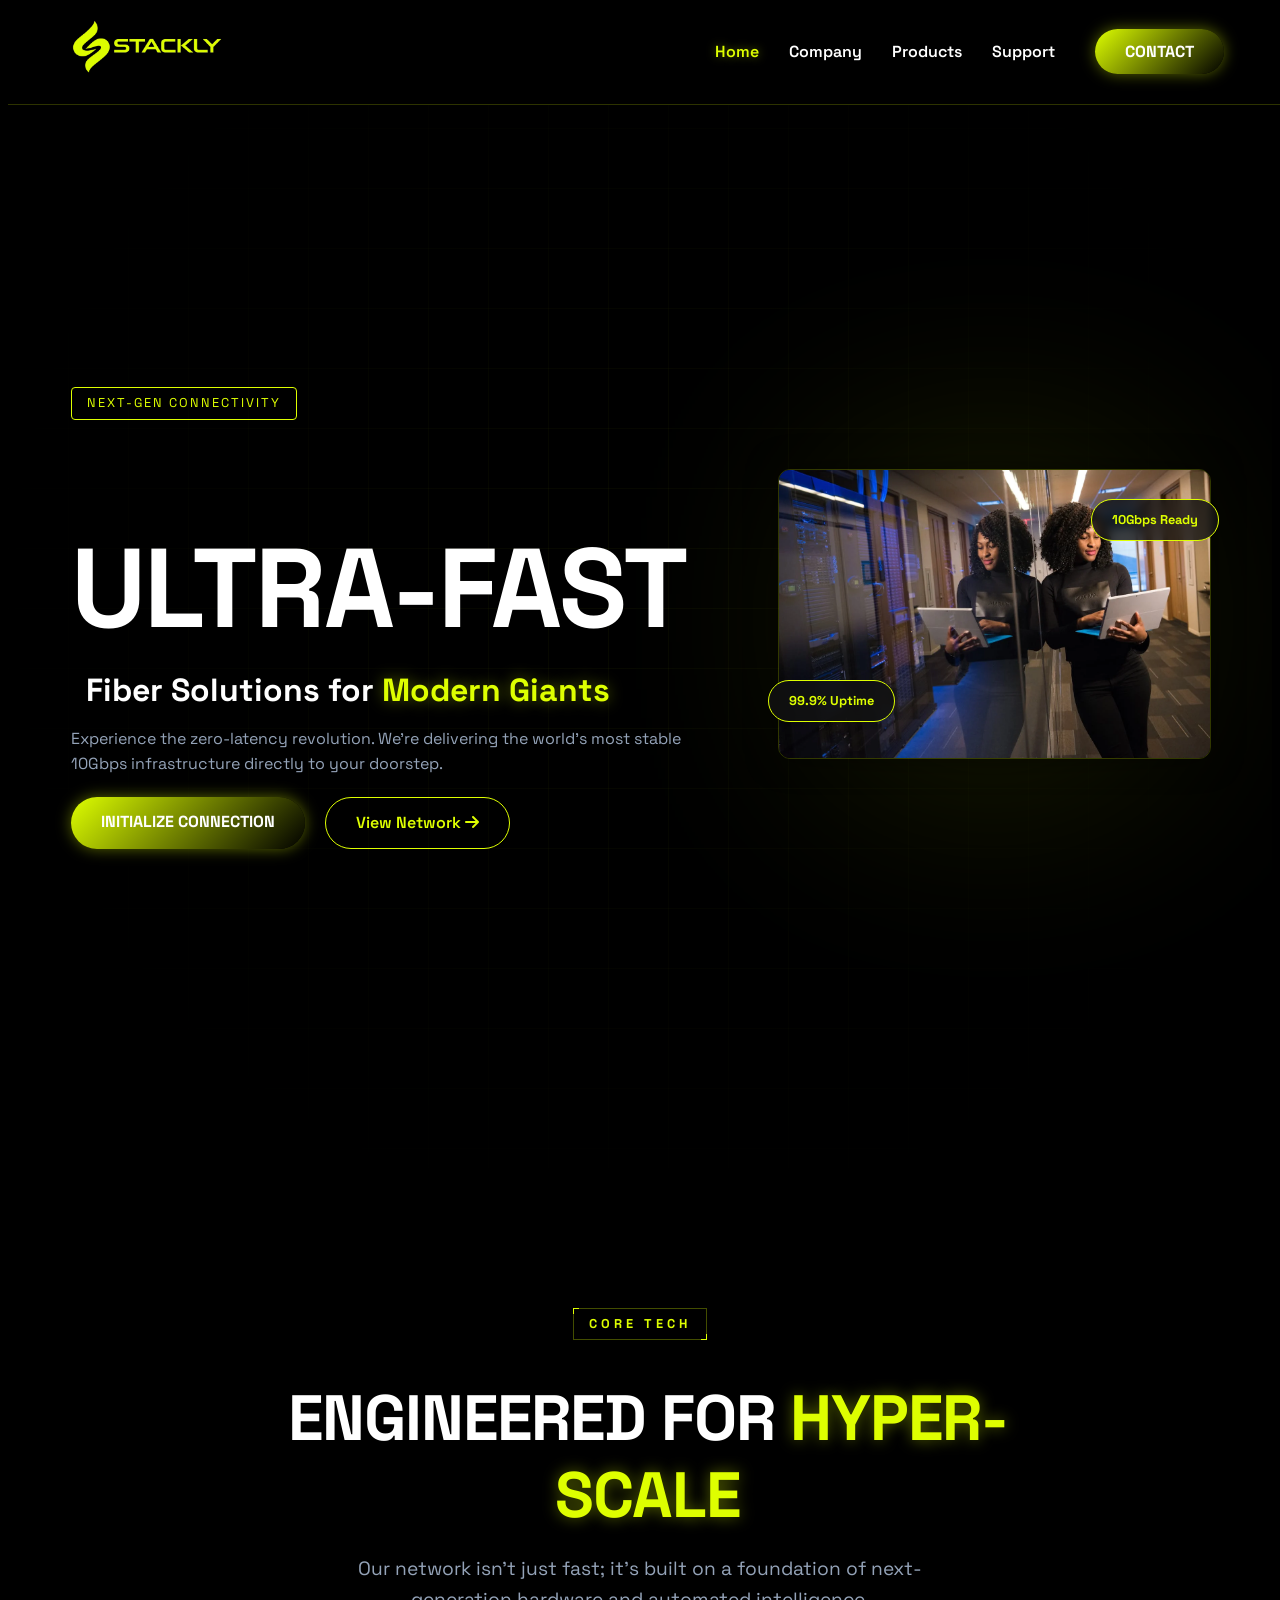
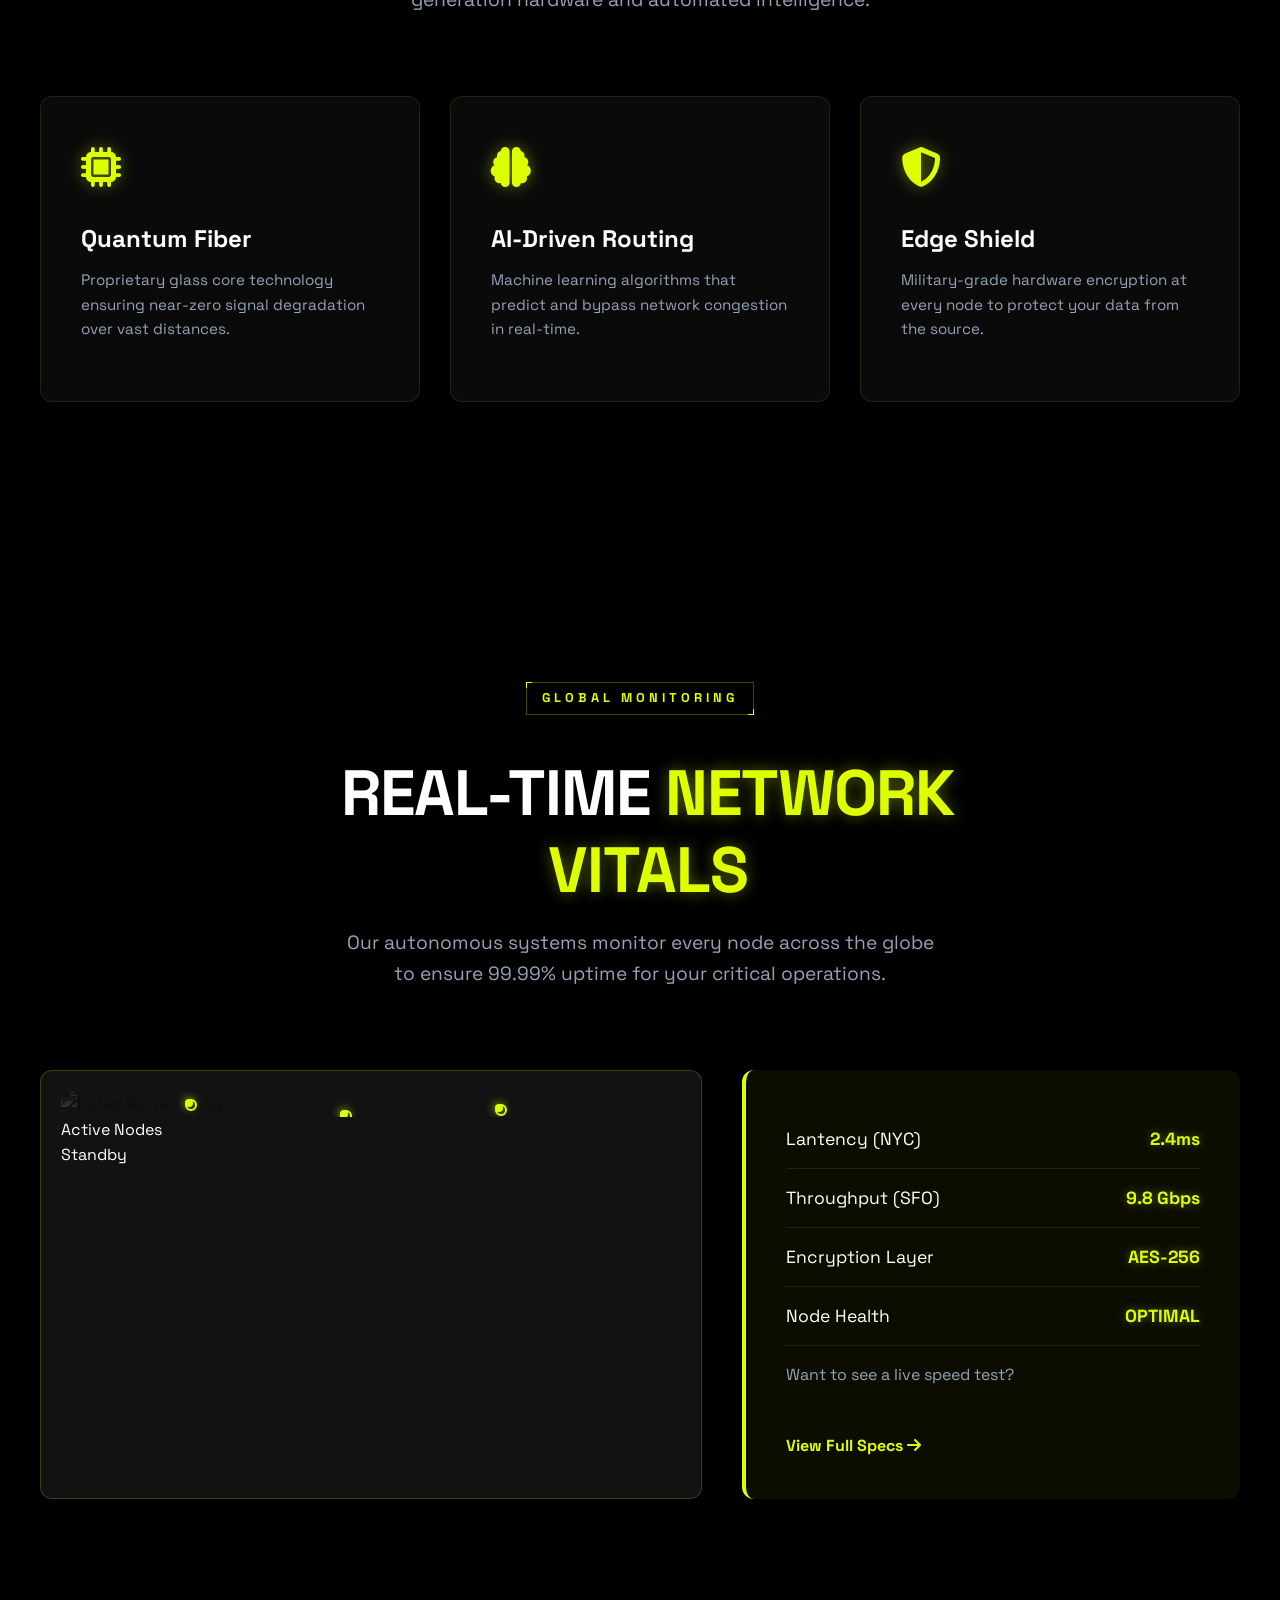
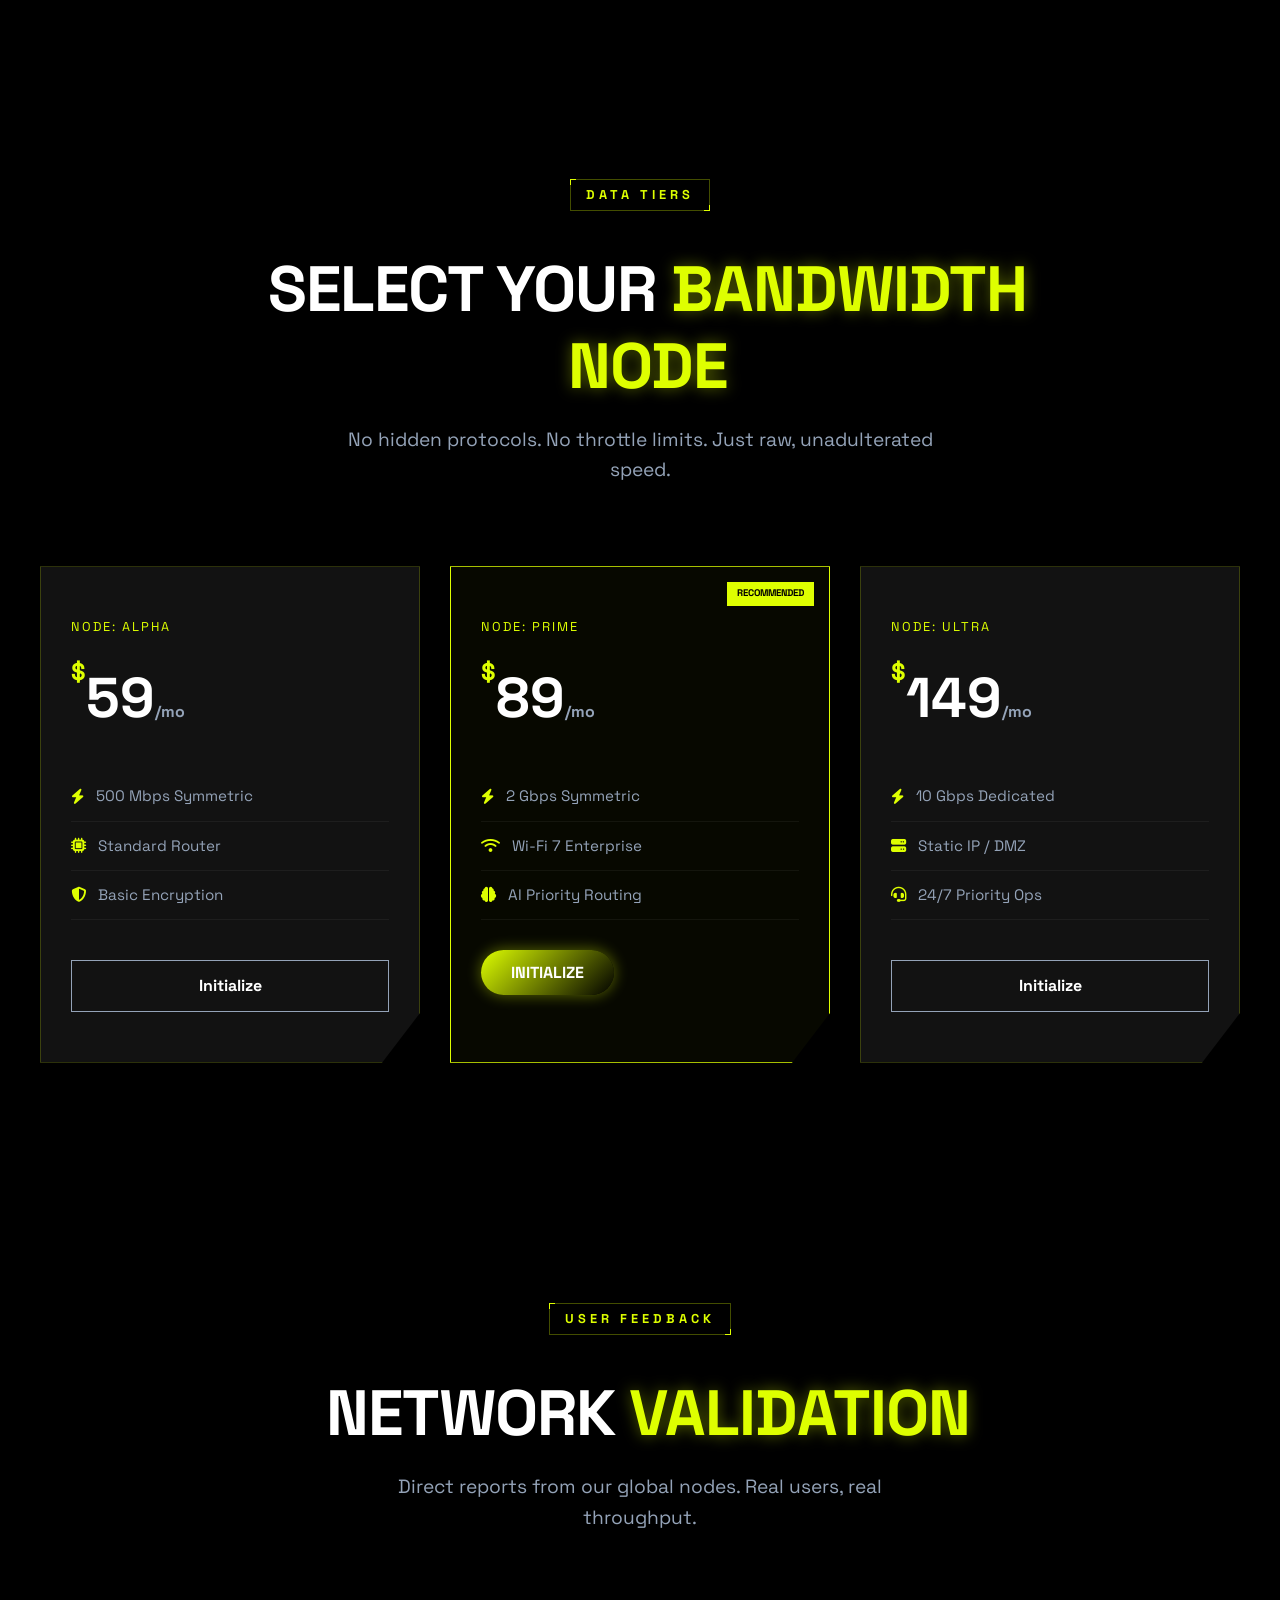
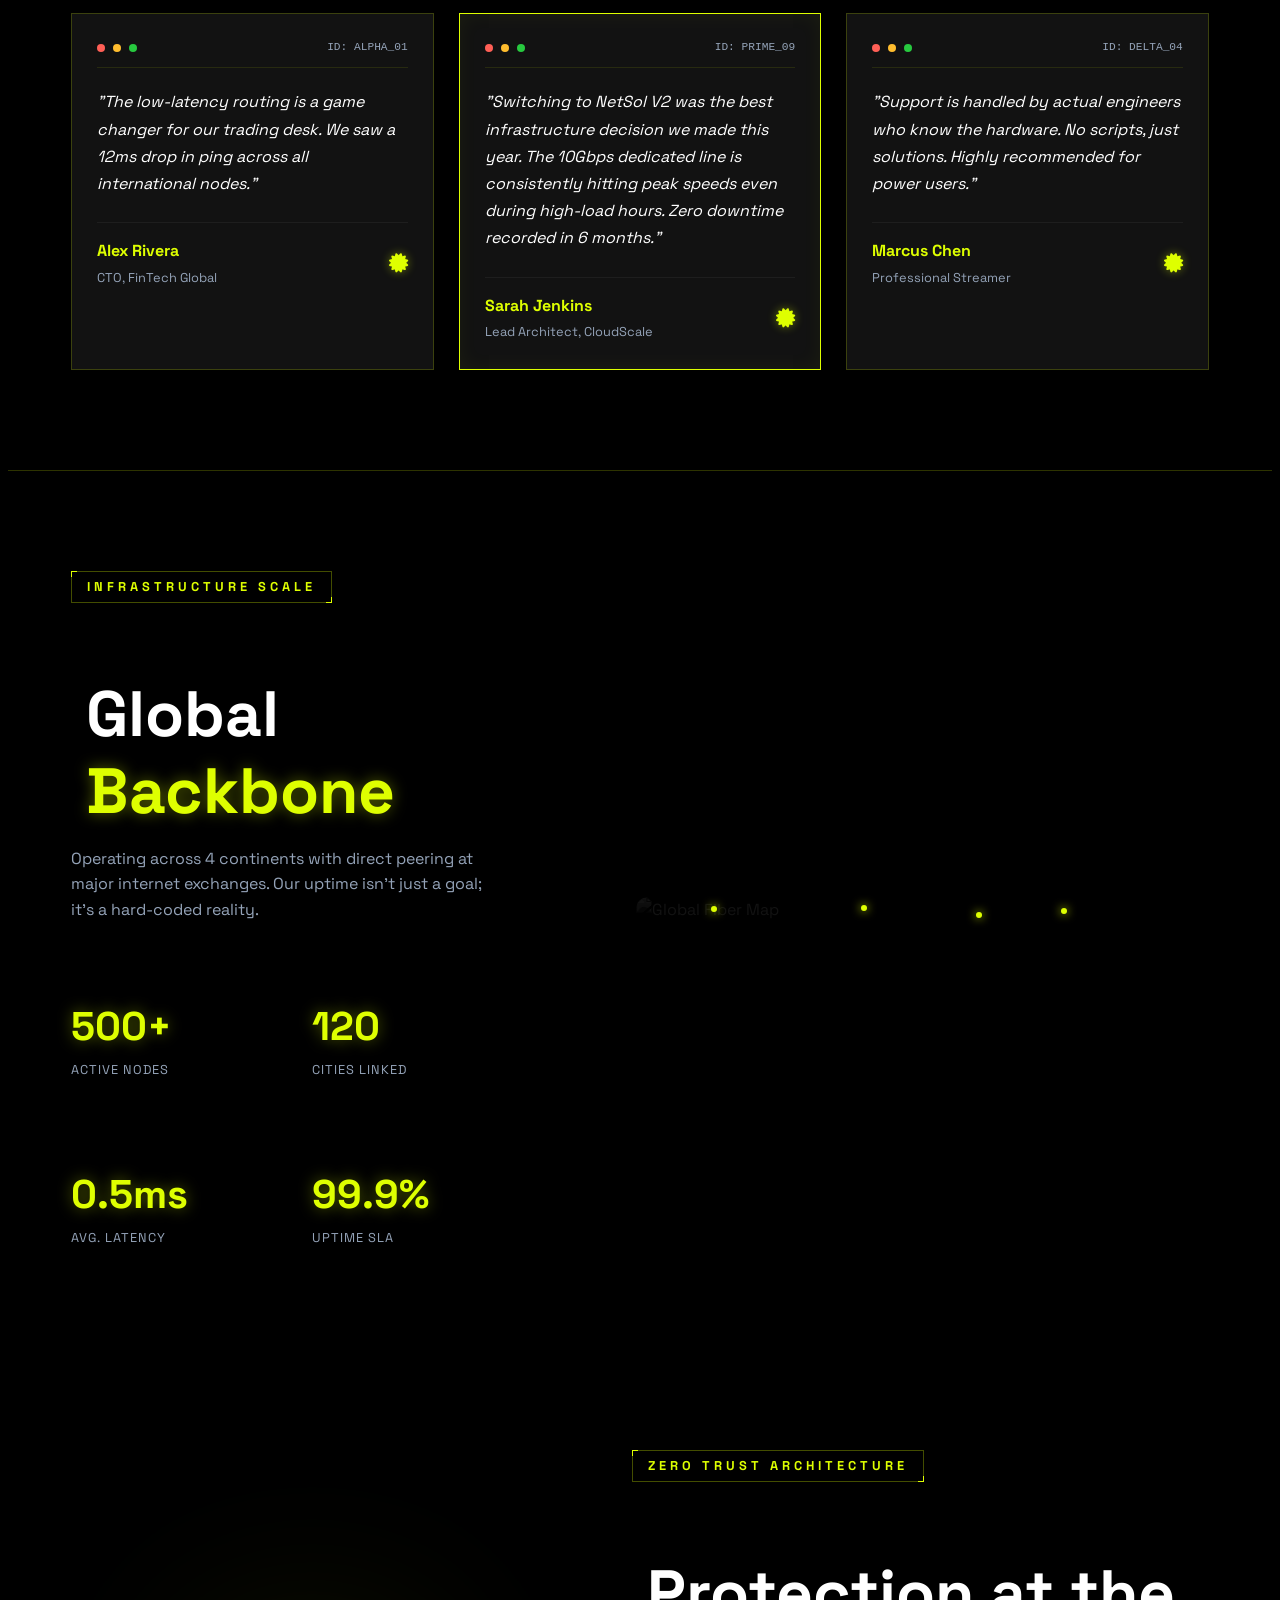
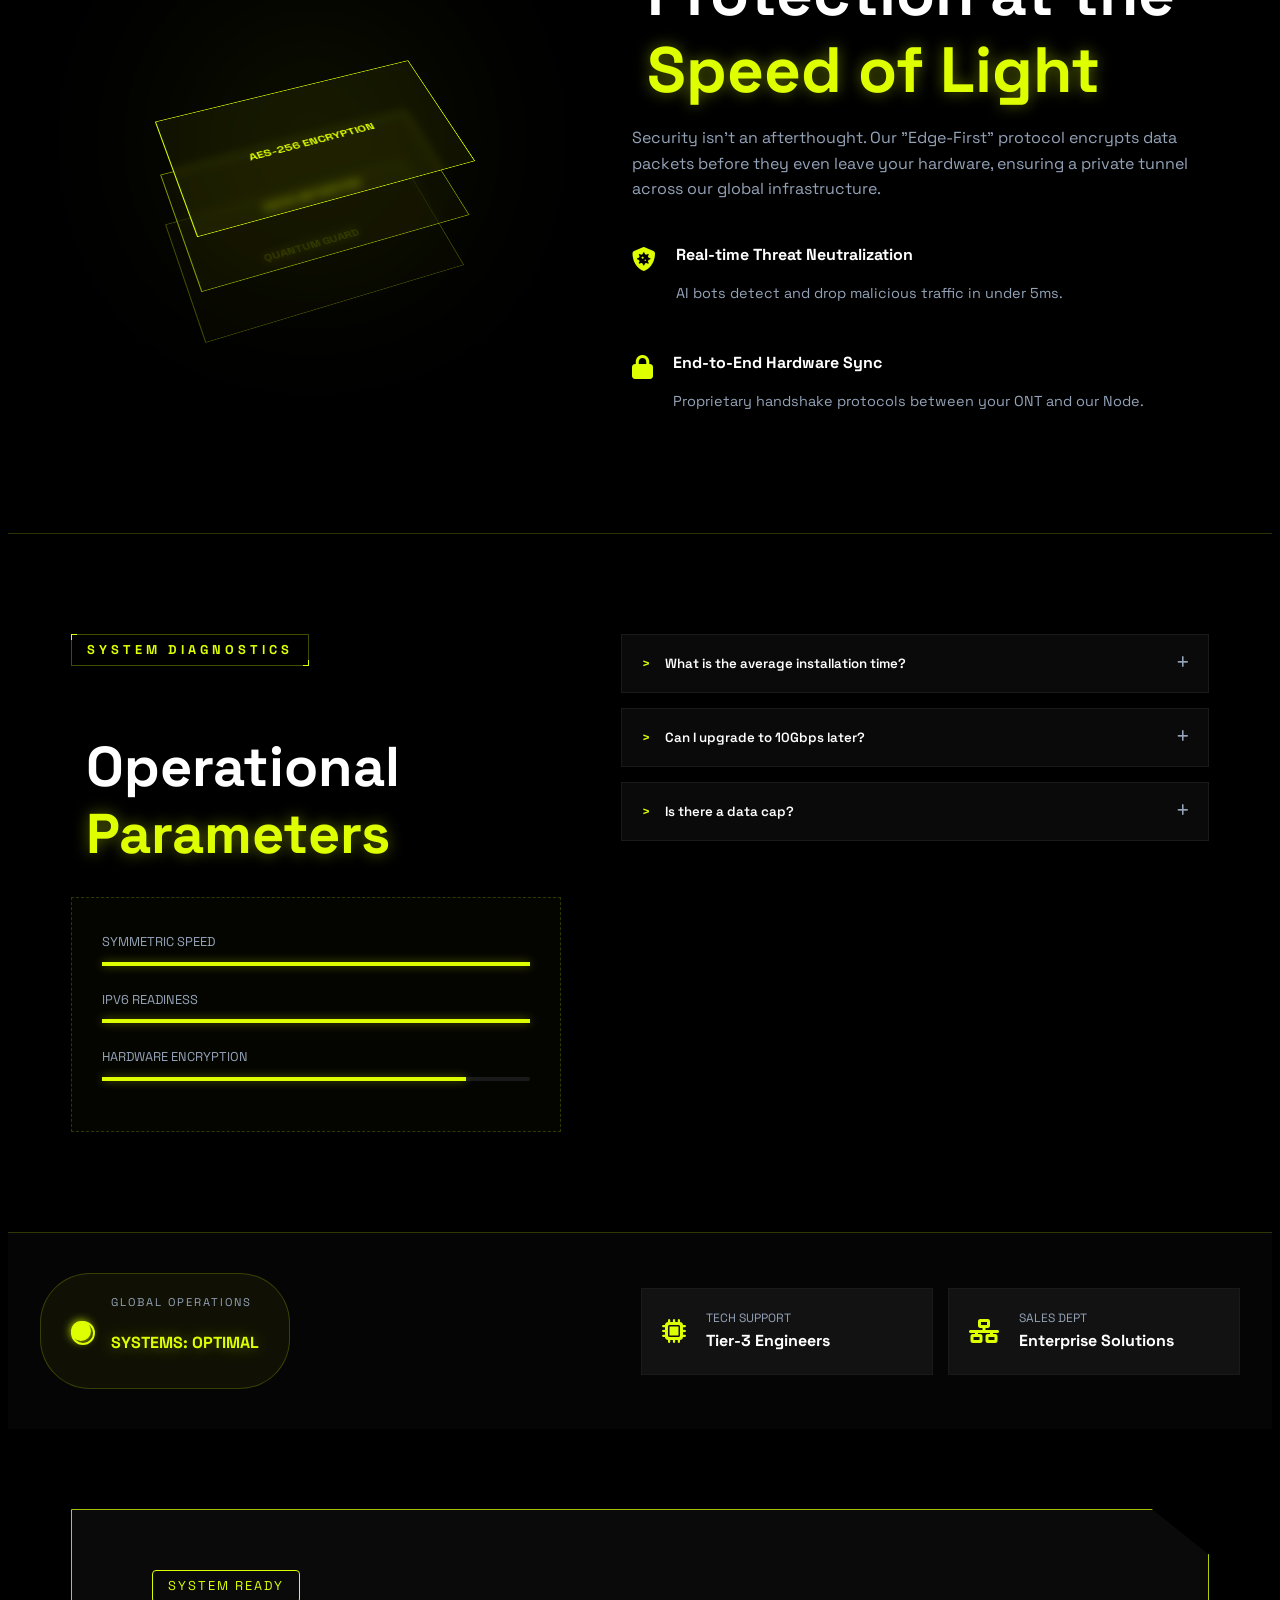
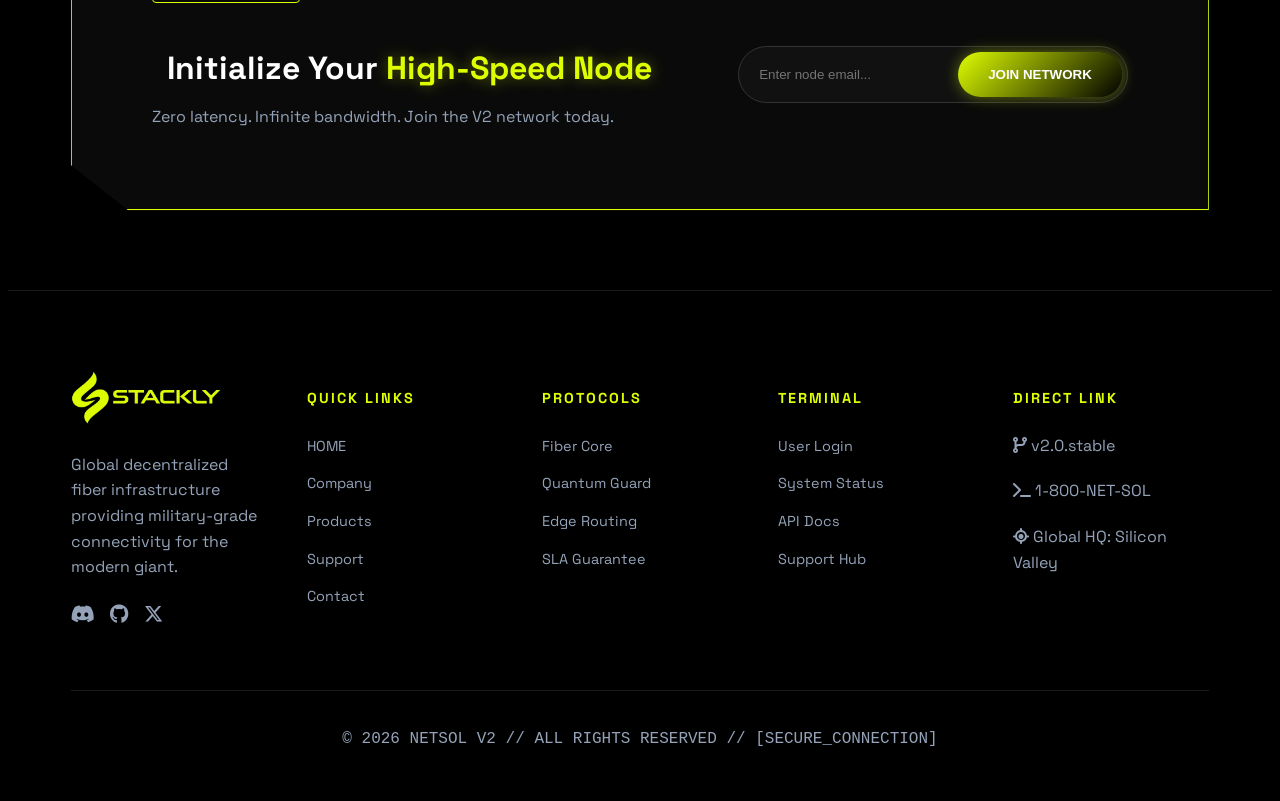
==== home 2/index.html @ a21b6266 "Add files via upload" ====
<!DOCTYPE html>
<html lang="en">

<head>
    <meta charset="UTF-8">
    <meta name="viewport" content="width=device-width, initial-scale=1.0">
    <title>Network Solution</title>

    <link rel="icon" href="../assets/bg remove.webp">
    <link rel="stylesheet" href="./style.css">
    <link rel="stylesheet" href="./root.css">
    <link rel="stylesheet" href="https://cdnjs.cloudflare.com/ajax/libs/font-awesome/6.5.1/css/all.min.css">
    <link
        href="https://fonts.googleapis.com/css2?family=Inter:wght@300;400;500;600;700;800&family=Space+Grotesk:wght@400;500;600;700&display=swap"
        rel="stylesheet">
</head>

<body>

    <header class="cyber-header">
        <div class="container nav-flex">
            <a class="logo" href="index.html">
                <img src="../assets/yellow.webp" alt="" width="150px">
            </a>

            <nav class="nav-menu" id="navMenu">
                <ul class="nav-links">
                    <li><a href="index.html" class="active">Home</a></li>
                    <li><a href="company.html">Company</a></li>
                    <li><a href="products.html">Products</a></li>
                    <li><a href="support.html">Support</a></li>
                </ul>
                <div class="nav-cta">
                    <a href="contact.html" class="btn-neon">Contact</a>
                </div>
            </nav>

            <div class="hamburger" id="hamburger">
                <span class="bar"></span>
                <span class="bar"></span>
                <span class="bar"></span>
            </div>
        </div>
    </header>






    <main>
        <section class="cyber-hero">
            <div class="hero-grid-overlay"></div>

            <div class="container hero-flex">
                <div class="hero-content">
                    <span class="cyber-badge reveal-fade">Next-Gen Connectivity</span>
                    <h1 class="glitch-text reveal-up" data-text="ULTRA-FAST">ULTRA-FAST</h1>
                    <h2 class="reveal-up" style="animation-delay: 0.2s;">Fiber Solutions for <span
                            class="lime-text">Modern Giants</span></h2>
                    <p class="reveal-up" style="animation-delay: 0.4s;">Experience the zero-latency revolution. We're
                        delivering the world's most stable 10Gbps infrastructure directly to your doorstep.</p>

                    <div class="hero-btns reveal-up" style="animation-delay: 0.6s;">
                        <a href="./404.html" class="btn-neon">Initialize Connection</a>
                        <a href="./404.html" class="btn-outline-cyber">View Network <i class="fa-solid fa-arrow-right"></i></a>
                    </div>
                </div>

                <div class="hero-visual reveal-scale">
                    <div class="glow-sphere"></div>
                    <img src="../assets/storage.webp"
                        alt="Cyber Infrastructure" class="floating-img">
                    <div class="data-tag tag-1">10Gbps Ready</div>
                    <div class="data-tag tag-2">99.9% Uptime</div>
                </div>
            </div>
        </section>







        <section class="infra-grid-section">
            <div class="container">
                <div class="section-header-v2 reveal-up">
                    <span class="cyber-tag">Core Tech</span>
                    <h2>Engineered for <span class="lime-text">Hyper-Scale</span></h2>
                    <p>Our network isn't just fast; it's built on a foundation of next-generation hardware and automated
                        intelligence.</p>
                </div>

                <div class="infra-wrapper">
                    <div class="infra-card reveal-up" style="--delay: 0.1s">
                        <div class="card-glow"></div>
                        <div class="infra-icon"><i class="fa-solid fa-microchip"></i></div>
                        <h3>Quantum Fiber</h3>
                        <p>Proprietary glass core technology ensuring near-zero signal degradation over vast distances.
                        </p>
                        <div class="card-line"></div>
                    </div>

                    <div class="infra-card reveal-up" style="--delay: 0.3s">
                        <div class="card-glow"></div>
                        <div class="infra-icon"><i class="fa-solid fa-brain"></i></div>
                        <h3>AI-Driven Routing</h3>
                        <p>Machine learning algorithms that predict and bypass network congestion in real-time.</p>
                        <div class="card-line"></div>
                    </div>

                    <div class="infra-card reveal-up" style="--delay: 0.5s">
                        <div class="card-glow"></div>
                        <div class="infra-icon"><i class="fa-solid fa-shield-halved"></i></div>
                        <h3>Edge Shield</h3>
                        <p>Military-grade hardware encryption at every node to protect your data from the source.</p>
                        <div class="card-line"></div>
                    </div>
                </div>
            </div>
        </section>






        <section class="live-status-section">
            <div class="container">
                <div class="section-header-v2 reveal-up">
                    <span class="cyber-tag">Global Monitoring</span>
                    <h2>Real-Time <span class="lime-text">Network Vitals</span></h2>
                    <p>Our autonomous systems monitor every node across the globe to ensure 99.99% uptime for your
                        critical operations.</p>
                </div>

                <div class="dashboard-wrapper">
                    <div class="map-panel reveal-left">
                        <div class="map-container">
                            <img src="https://images.unsplash.com/photo-1526772662000-3f88f10405ff?q=80&w=1200"
                                alt="Cyber Network Map" class="cyber-map">
                            <div class="ping-dot node-1"></div>
                            <div class="ping-dot node-2"></div>
                            <div class="ping-dot node-3"></div>
                        </div>
                        <div class="map-legend">
                            <div class="legend-item"><span class="dot-lime"></span> Active Nodes</div>
                            <div class="legend-item"><span class="dot-dim"></span> Standby</div>
                        </div>
                    </div>

                    <div class="data-panel reveal-right">
                        <div class="data-scroll">
                            <div class="status-row">
                                <span>Lantency (NYC)</span>
                                <span class="value-lime">2.4ms</span>
                            </div>
                            <div class="status-row">
                                <span>Throughput (SFO)</span>
                                <span class="value-lime">9.8 Gbps</span>
                            </div>
                            <div class="status-row">
                                <span>Encryption Layer</span>
                                <span class="value-lime">AES-256</span>
                            </div>
                            <div class="status-row">
                                <span>Node Health</span>
                                <span class="value-lime">OPTIMAL</span>
                            </div>
                        </div>
                        <div class="action-box">
                            <p>Want to see a live speed test?</p>
                            <a href="./404.html" class="btn-text-neon">View Full Specs <i
                                    class="fa-solid fa-arrow-right"></i></a>
                        </div>
                    </div>
                </div>
            </div>
        </section>







        <section class="cyber-pricing">
            <div class="container">
                <div class="section-header-v2 reveal-up">
                    <span class="cyber-tag">Data Tiers</span>
                    <h2>Select Your <span class="lime-text">Bandwidth Node</span></h2>
                    <p>No hidden protocols. No throttle limits. Just raw, unadulterated speed.</p>
                </div>

                <div class="pricing-wrapper">
                    <div class="price-card reveal-up" style="--delay: 0.1s">
                        <div class="tier-label">Node: Alpha</div>
                        <div class="price-value"><span>$</span>59<small>/mo</small></div>
                        <ul class="tier-features">
                            <li><i class="fa-solid fa-bolt"></i> 500 Mbps Symmetric</li>
                            <li><i class="fa-solid fa-microchip"></i> Standard Router</li>
                            <li><i class="fa-solid fa-shield-halved"></i> Basic Encryption</li>
                        </ul>
                        <a href="#" class="btn-cyber-outline">Initialize</a>
                    </div>

                    <div class="price-card featured reveal-up" style="--delay: 0.3s">
                        <div class="popular-glitch">RECOMMENDED</div>
                        <div class="tier-label">Node: Prime</div>
                        <div class="price-value"><span>$</span>89<small>/mo</small></div>
                        <ul class="tier-features">
                            <li><i class="fa-solid fa-bolt"></i> 2 Gbps Symmetric</li>
                            <li><i class="fa-solid fa-wifi"></i> Wi-Fi 7 Enterprise</li>
                            <li><i class="fa-solid fa-brain"></i> AI Priority Routing</li>
                        </ul>
                        <a href="./404.html" class="btn-neon">Initialize</a>
                    </div>

                    <div class="price-card reveal-up" style="--delay: 0.5s">
                        <div class="tier-label">Node: Ultra</div>
                        <div class="price-value"><span>$</span>149<small>/mo</small></div>
                        <ul class="tier-features">
                            <li><i class="fa-solid fa-bolt"></i> 10 Gbps Dedicated</li>
                            <li><i class="fa-solid fa-server"></i> Static IP / DMZ</li>
                            <li><i class="fa-solid fa-headset"></i> 24/7 Priority Ops</li>
                        </ul>
                        <a href="./404.html" class="btn-cyber-outline">Initialize</a>
                    </div>
                </div>
            </div>
        </section>








        <section class="testimonial-section">
            <div class="container">
                <div class="section-header-v2 reveal-up">
                    <span class="cyber-tag">User Feedback</span>
                    <h2>Network <span class="lime-text">Validation</span></h2>
                    <p>Direct reports from our global nodes. Real users, real throughput.</p>
                </div>

                <div class="testimonial-grid">
                    <div class="testi-card reveal-up" style="--delay: 0.1s">
                        <div class="card-header">
                            <span class="dot red"></span><span class="dot yellow"></span><span class="dot green"></span>
                            <span class="terminal-id">ID: ALPHA_01</span>
                        </div>
                        <p class="testi-text">"The low-latency routing is a game changer for our trading desk. We saw a
                            12ms drop in ping across all international nodes."</p>
                        <div class="testi-user">
                            <div class="user-info">
                                <strong>Alex Rivera</strong>
                                <span>CTO, FinTech Global</span>
                            </div>
                            <i class="fa-solid fa-certificate node-verified"></i>
                        </div>
                    </div>

                    <div class="testi-card highlight reveal-up" style="--delay: 0.3s">
                        <div class="card-header">
                            <span class="dot red"></span><span class="dot yellow"></span><span class="dot green"></span>
                            <span class="terminal-id">ID: PRIME_09</span>
                        </div>
                        <p class="testi-text">"Switching to NetSol V2 was the best infrastructure decision we made this
                            year. The 10Gbps dedicated line is consistently hitting peak speeds even during high-load
                            hours. Zero downtime recorded in 6 months."</p>
                        <div class="testi-user">
                            <div class="user-info">
                                <strong>Sarah Jenkins</strong>
                                <span>Lead Architect, CloudScale</span>
                            </div>
                            <i class="fa-solid fa-certificate node-verified"></i>
                        </div>
                    </div>

                    <div class="testi-card reveal-up" style="--delay: 0.5s">
                        <div class="card-header">
                            <span class="dot red"></span><span class="dot yellow"></span><span class="dot green"></span>
                            <span class="terminal-id">ID: DELTA_04</span>
                        </div>
                        <p class="testi-text">"Support is handled by actual engineers who know the hardware. No scripts,
                            just solutions. Highly recommended for power users."</p>
                        <div class="testi-user">
                            <div class="user-info">
                                <strong>Marcus Chen</strong>
                                <span>Professional Streamer</span>
                            </div>
                            <i class="fa-solid fa-certificate node-verified"></i>
                        </div>
                    </div>
                </div>
            </div>
        </section>








        <section class="network-map-section">
            <div class="container">
                <div class="map-flex-layout">
                    <div class="stats-panel reveal-left">
                        <span class="cyber-tag">Infrastructure Scale</span>
                        <h2>Global <span class="lime-text">Backbone</span></h2>
                        <p>Operating across 4 continents with direct peering at major internet exchanges. Our uptime
                            isn't just a goal; it's a hard-coded reality.</p>

                        <div class="counter-grid">
                            <div class="counter-item">
                                <h3 class="lime-text">500+</h3>
                                <span>Active Nodes</span>
                            </div>
                            <div class="counter-item">
                                <h3 class="lime-text">120</h3>
                                <span>Cities Linked</span>
                            </div>
                            <div class="counter-item">
                                <h3 class="lime-text">0.5ms</h3>
                                <span>Avg. Latency</span>
                            </div>
                            <div class="counter-item">
                                <h3 class="lime-text">99.9%</h3>
                                <span>Uptime SLA</span>
                            </div>
                        </div>
                    </div>

                    <div class="visual-panel reveal-right">
                        <div class="radar-container">
                            <div class="radar-circle"></div>
                            <div class="radar-circle" style="animation-delay: 1s;"></div>
                            <div class="map-svg-wrapper">
                                <img src="https://images.unsplash.com/photo-1526772662000-3f88f10405ff?q=80&w=1200"
                                    alt="Global Fiber Map" class="dark-map">

                                <div class="pulse-node node-sfo"></div>
                                <div class="pulse-node node-ldn"></div>
                                <div class="pulse-node node-tok"></div>
                                <div class="pulse-node node-mum"></div>
                            </div>
                        </div>
                    </div>
                </div>
            </div>
        </section>








        <section class="security-depth-section">
            <div class="container">
                <div class="security-flex">
                    <div class="layers-visual reveal-left">
                        <div class="layer-item layer-1">
                            <div class="layer-box"><span>AES-256 Encryption</span></div>
                        </div>
                        <div class="layer-item layer-2">
                            <div class="layer-box"><span>DDoS Mitigation</span></div>
                        </div>
                        <div class="layer-item layer-3">
                            <div class="layer-box"><span>Quantum Guard</span></div>
                        </div>
                        <div class="visual-glow"></div>
                    </div>

                    <div class="security-content reveal-right">
                        <span class="cyber-tag">Zero Trust Architecture</span>
                        <h2>Protection at the <span class="lime-text">Speed of Light</span></h2>
                        <p>Security isn't an afterthought. Our "Edge-First" protocol encrypts data packets before they
                            even leave your hardware, ensuring a private tunnel across our global infrastructure.</p>

                        <div class="feature-checklist">
                            <div class="check-item">
                                <i class="fa-solid fa-shield-virus"></i>
                                <div>
                                    <strong>Real-time Threat Neutralization</strong>
                                    <p>AI bots detect and drop malicious traffic in under 5ms.</p>
                                </div>
                            </div>
                            <div class="check-item">
                                <i class="fa-solid fa-lock"></i>
                                <div>
                                    <strong>End-to-End Hardware Sync</strong>
                                    <p>Proprietary handshake protocols between your ONT and our Node.</p>
                                </div>
                            </div>
                        </div>
                    </div>
                </div>
            </div>
        </section>










        <section class="cyber-faq-section">
            <div class="container">
                <div class="faq-grid-v2">
                    <div class="system-stats reveal-left">
                        <span class="cyber-tag">System Diagnostics</span>
                        <h2>Operational <span class="lime-text">Parameters</span></h2>
                        <div class="diagnostic-box">
                            <div class="diag-item">
                                <span>Symmetric Speed</span>
                                <div class="diag-bar">
                                    <div class="diag-fill" style="width: 100%;"></div>
                                </div>
                            </div>
                            <div class="diag-item">
                                <span>IPv6 Readiness</span>
                                <div class="diag-bar">
                                    <div class="diag-fill" style="width: 100%;"></div>
                                </div>
                            </div>
                            <div class="diag-item">
                                <span>Hardware Encryption</span>
                                <div class="diag-bar">
                                    <div class="diag-fill" style="width: 85%;"></div>
                                </div>
                            </div>
                        </div>
                    </div>

                    <div class="faq-accordion-v2 reveal-right">
                        <div class="terminal-item">
                            <button class="terminal-header">
                                <span class="prompt">></span> <span>What is the average installation time?</span>
                                <i class="fa-solid fa-plus"></i>
                            </button>
                            <div class="terminal-body">
                                <p>Deployments are finalized within 24 hours of protocol initiation. Our engineers
                                    handle the fiber splicing and ONT configuration on-site.</p>
                            </div>
                        </div>

                        <div class="terminal-item">
                            <button class="terminal-header">
                                <span class="prompt">></span> <span>Can I upgrade to 10Gbps later?</span>
                                <i class="fa-solid fa-plus"></i>
                            </button>
                            <div class="terminal-body">
                                <p>Yes. Our infrastructure is future-proofed. A simple node-switch at the local exchange
                                    is all that's required for a tier upgrade.</p>
                            </div>
                        </div>

                        <div class="terminal-item">
                            <button class="terminal-header">
                                <span class="prompt">></span> <span>Is there a data cap?</span>
                                <i class="fa-solid fa-plus"></i>
                            </button>
                            <div class="terminal-body">
                                <p>Negative. All V2 nodes operate on unmetered bandwidth. No throttling, no soft-caps,
                                    just raw throughput.</p>
                            </div>
                        </div>
                    </div>
                </div>
            </div>
        </section>






        <section class="support-status-bar">
            <div class="container">
                <div class="status-flex-layout">

                    <div class="status-indicator-box reveal-left">
                        <div class="pulse-wrapper">
                            <span class="pulse-ring"></span>
                            <span class="pulse-core"></span>
                        </div>
                        <div class="status-text">
                            <p class="status-label">Global Operations</p>
                            <h4 class="lime-text">SYSTEMS: OPTIMAL</h4>
                        </div>
                    </div>

                    <div class="quick-contact-grid reveal-right">
                        <a href="#" class="contact-tile">
                            <i class="fa-solid fa-microchip"></i>
                            <div class="tile-content">
                                <span>Tech Support</span>
                                <strong>Tier-3 Engineers</strong>
                            </div>
                        </a>

                        <a href="#" class="contact-tile">
                            <i class="fa-solid fa-network-wired"></i>
                            <div class="tile-content">
                                <span>Sales Dept</span>
                                <strong>Enterprise Solutions</strong>
                            </div>
                        </a>
                    </div>

                </div>
            </div>
        </section>







        <section class="final-conversion">
            <div class="container">
                <div class="cta-cyber-card reveal-up">
                    <div class="cta-text">
                        <span class="cyber-badge">System Ready</span>
                        <h2>Initialize Your <span class="lime-text">High-Speed Node</span></h2>
                        <p>Zero latency. Infinite bandwidth. Join the V2 network today.</p>
                    </div>
                    <form class="cta-input-group" action="./404.html" method="GET">
                        <input type="email" placeholder="Enter node email..." required>
                        <button class="btn-neon">Join Network</button>
                    </form>
                </div>
            </div>
        </section>

        <footer class="cyber-footer">
            <div class="container footer-grid">
                <div class="footer-col brand-col">
                    <a class="logo"><img src="../assets/yellow.webp" alt="" width="150px"></a>
                    <p>Global decentralized fiber infrastructure providing military-grade connectivity for the modern
                        giant.</p>
                    <div class="footer-socials">
                        <a href="./404.html"><i class="fa-brands fa-discord"></i></a>
                        <a href="./404.html"><i class="fa-brands fa-github"></i></a>
                        <a href="./404.html"><i class="fa-brands fa-x-twitter"></i></a>
                    </div>
                </div>

                <div class="footer-col">
                    <h4>Quick Links</h4>
                    <ul>
                        <li><a href="index.html">HOME</a></li>
                        <li><a href="company.html">Company</a></li>
                        <li><a href="products.html">Products</a></li>
                        <li><a href="support.html">Support</a></li>
                        <li><a href="contact.html">Contact</a></li>

                    </ul>
                </div>

                <div class="footer-col">
                    <h4>Protocols</h4>
                    <ul>
                        <li><a href="./404.html">Fiber Core</a></li>
                        <li><a href="./404.html">Quantum Guard</a></li>
                        <li><a href="./404.html">Edge Routing</a></li>
                        <li><a href="./404.html">SLA Guarantee</a></li>
                    </ul>
                </div>

                <div class="footer-col">
                    <h4>Terminal</h4>
                    <ul>
                        <li><a href="./404.html">User Login</a></li>
                        <li><a href="./404.html">System Status</a></li>
                        <li><a href="./404.html">API Docs</a></li>
                        <li><a href="./404.html">Support Hub</a></li>
                    </ul>
                </div>

                <div class="footer-col">
                    <h4>Direct Link</h4>
                    <p><i class="fa-solid fa-code-branch"></i> v2.0.stable</p>
                    <p><i class="fa-solid fa-terminal"></i> 1-800-NET-SOL</p>
                    <p><i class="fa-solid fa-location-crosshairs"></i> Global HQ: Silicon Valley</p>
                </div>
            </div>

            <div class="footer-bottom">
                <p>&copy; 2026 NETSOL V2 // ALL RIGHTS RESERVED // [SECURE_CONNECTION]</p>
            </div>
        </footer>



    </main>

    <script src="script.js"></script>

    <script>

        // FAQ js

        document.querySelectorAll('.terminal-header').forEach(button => {
            button.addEventListener('click', () => {
                const accordionItem = button.parentElement;
                const isOpen = accordionItem.classList.contains('active');

                 document.querySelectorAll('.terminal-item').forEach(item => {
                    item.classList.remove('active');
                    item.querySelector('.terminal-body').style.maxHeight = null;
                    item.querySelector('i').classList.replace('fa-minus', 'fa-plus');
                });

                 if (!isOpen) {
                    accordionItem.classList.add('active');
                    const body = accordionItem.querySelector('.terminal-body');
                     body.style.maxHeight = body.scrollHeight + "px";
                    button.querySelector('i').classList.replace('fa-plus', 'fa-minus');
                }
            });
        });
    </script>

</body>

</html>
---- home 2/style.css ----
.cyber-hero {
    position: relative;
    padding: 160px 5% 100px;
    background-color: var(--bg-dark);
    min-height: 100vh;
    display: flex;
    align-items: center;
    overflow: hidden;
}

.hero-grid-overlay {
    position: absolute;
    top: 0;
    left: 0;
    width: 100%;
    height: 100%;
    background-image: linear-gradient(var(--border-neon) 1px, transparent 1px),
        linear-gradient(90deg, var(--border-neon) 1px, transparent 1px);
    background-size: 60px 60px;
    mask-image: radial-gradient(circle at center, black, transparent 80%);
    opacity: 0.2;
    z-index: 1;
}

.hero-flex {
    display: flex;
    flex-direction: column;
    gap: 60px;
    z-index: 10;
    max-width: 1200px;
    margin: 0 auto;
}

.lime-text {
    color: var(--primary);
    text-shadow: 0 0 10px var(--primary-glow);
}

.cyber-badge {
    color: var(--primary);
    border: 1px solid var(--primary);
    padding: 5px 15px;
    font-size: 0.8rem;
    text-transform: uppercase;
    letter-spacing: 2px;
    border-radius: 4px;
    display: inline-block;
    margin-bottom: 20px;
}

.glitch-text {
    font-size: 4rem;
    font-weight: 900;
    line-height: 1;
    margin-bottom: 10px;
}

 .hero-visual {
    position: relative;
}

.floating-img {
    width: 100%;
    border-radius: var(--radius);
    border: 1px solid var(--border-neon);
    box-shadow: 0 0 30px rgba(0, 0, 0, 0.5);
    animation: float 5s ease-in-out infinite;
}

.glow-sphere {
    position: absolute;
    top: 50%;
    left: 50%;
    transform: translate(-50%, -50%);
    width: 300px;
    height: 300px;
    background: var(--primary);
    filter: blur(120px);
    opacity: 0.15;
    z-index: -1;
}

.data-tag {
    position: absolute;
    background: rgba(18, 18, 18, 0.8);
    backdrop-filter: blur(5px);
    padding: 10px 20px;
    border: 1px solid var(--primary);
    border-radius: 50px;
    font-size: 0.8rem;
    font-weight: 700;
    color: var(--primary);
}

.tag-1 {
    top: 10%;
    right: -10px;
    animation: float 4s ease-in-out infinite;
}

.tag-2 {
    bottom: 15%;
    left: -10px;
    animation: float 6s ease-in-out infinite 1s;
}

 .hero-btns {
    display: flex;
    gap: 20px;
    flex-wrap: wrap;
}

.btn-outline-cyber {
    padding: 12px 30px;
    border: 1px solid var(--primary);
    color: var(--primary);
    text-decoration: none;
    border-radius: 50px;
    font-weight: 600;
    transition: var(--transition);
}

.btn-outline-cyber:hover {
    background: var(--primary);
    color: #000;
    box-shadow: 0 0 20px var(--primary-glow);
}

 @keyframes float {

    0%,
    100% {
        transform: translateY(0);
    }

    50% {
        transform: translateY(-20px);
    }
}

@keyframes revealUp {
    from {
        opacity: 0;
        transform: translateY(40px);
    }

    to {
        opacity: 1;
        transform: translateY(0);
    }
}

.reveal-up {
    opacity: 0;
    animation: revealUp 1s cubic-bezier(0.2, 1, 0.3, 1) forwards;
}

@media screen and (min-width: 768px) {
    .hero-flex {
        flex-direction: row;
        align-items: center;
        text-align: left;
    }

    .hero-content {
        flex: 1.2;
    }

    .hero-visual {
        flex: 0.8;
    }

    .glitch-text {
        font-size: 7rem;
    }
}












 .infra-grid-section {
    padding: 100px 5%;
    background-color: var(--bg-dark);
    position: relative;
}

.section-header-v2 {
    text-align: center;
    margin-bottom: 60px;
}

.cyber-tag {
    color: var(--primary);
    font-size: 0.75rem;
    letter-spacing: 3px;
    text-transform: uppercase;
    border-bottom: 2px solid var(--primary);
    padding-bottom: 5px;
}

.section-header-v2 h2 {
    font-size: 2.5rem;
    margin-top: 20px;
}

 .infra-wrapper {
    display: flex;
    flex-direction: column;
    gap: 25px;
}

.infra-card {
    background: rgba(18, 18, 18, 0.6);
    backdrop-filter: blur(10px);
    border: 1px solid rgba(222, 255, 0, 0.1);
    padding: 40px;
    border-radius: var(--radius);
    position: relative;
    overflow: hidden;
    transition: var(--transition);
}

.infra-icon {
    font-size: 2.5rem;
    color: var(--primary);
    margin-bottom: 20px;
    text-shadow: 0 0 15px var(--primary-glow);
}

.infra-card h3 {
    font-size: 1.5rem;
    margin-bottom: 15px;
}

.infra-card p {
    color: var(--text-muted);
    font-size: 0.95rem;
}

.card-line {
    position: absolute;
    bottom: 0;
    left: 0;
    width: 0;
    height: 3px;
    background: var(--primary);
    transition: 0.5s ease;
}

 .infra-card:hover {
    transform: translateY(-10px);
    border-color: var(--primary);
    box-shadow: 0 10px 30px rgba(0, 0, 0, 0.5);
}

.infra-card:hover .card-line {
    width: 100%;
}

@media screen and (min-width: 768px) {
    .infra-grid-section {
        padding: 140px 0;
    }

    .section-header-v2 h2 {
        font-size: 3.5rem;
    }

    .infra-wrapper {
        display: grid;
        grid-template-columns: repeat(3, 1fr);
        gap: 30px;
        max-width: 1200px;
        margin: 0 auto;
    }

     .infra-card {
        animation: revealUp 0.8s cubic-bezier(0.2, 1, 0.3, 1) both;
        animation-delay: var(--delay);
    }
}









 .live-status-section {
    padding: 100px 5%;
    background-color: var(--bg-dark);
}

.dashboard-wrapper {
    display: flex;
    flex-direction: column;
    gap: 40px;
    margin-top: 50px;
}

.map-panel {
    background: var(--bg-card);
    padding: 20px;
    border-radius: var(--radius);
    border: 1px solid var(--border-neon);
    position: relative;
}

.map-container {
    position: relative;
    overflow: hidden;
    border-radius: var(--radius);
}

.cyber-map {
    width: 100%;
    filter: grayscale(100%) invert(100%) opacity(0.3);
    transition: 0.5s;
}

 .ping-dot {
    position: absolute;
    width: 8px;
    height: 8px;
    background: var(--primary);
    border-radius: 50%;
    box-shadow: 0 0 10px var(--primary);
}

.ping-dot::after {
    content: '';
    position: absolute;
    width: 100%;
    height: 100%;
    border: 2px solid var(--primary);
    border-radius: 50%;
    animation: radar 2s infinite;
}

.node-1 {
    top: 30%;
    left: 20%;
}

.node-2 {
    top: 50%;
    left: 70%;
}

.node-3 {
    top: 75%;
    left: 45%;
}

@keyframes radar {
    from {
        transform: scale(1);
        opacity: 1;
    }

    to {
        transform: scale(4);
        opacity: 0;
    }
}

 .data-panel {
    background: rgba(222, 255, 0, 0.05);
    padding: 40px;
    border-radius: var(--radius);
    border-left: 4px solid var(--primary);
}

.status-row {
    display: flex;
    justify-content: space-between;
    padding: 15px 0;
    border-bottom: 1px solid rgba(222, 255, 0, 0.1);
    font-size: 0.9rem;
}

.value-lime {
    color: var(--primary);
    font-weight: 700;
    text-shadow: 0 0 10px var(--primary-glow);
}

.btn-text-neon {
    color: var(--primary);
    text-decoration: none;
    font-weight: 700;
    display: inline-block;
    margin-top: 25px;
}

@media screen and (min-width: 768px) {
    .live-status-section {
        padding: 140px 0;
    }

    .dashboard-wrapper {
        flex-direction: row;
        align-items: stretch;
        max-width: 1200px;
        margin: 60px auto 0;
    }

    .map-panel {
        flex: 1.5;
    }

    .data-panel {
        flex: 1;
    }

    .status-row {
        font-size: 1.1rem;
    }
}







 .cyber-pricing {
    padding: 100px 5%;
    background-color: var(--bg-dark);
}

.pricing-wrapper {
    display: flex;
    flex-direction: column;
    gap: 30px;
    margin-top: 60px;
}

.price-card {
    background: var(--bg-card);
    padding: 50px 30px;
    border: 1px solid var(--border-neon);
    position: relative;
    transition: var(--transition);
     clip-path: polygon(0 0, 100% 0, 100% 90%, 90% 100%, 0 100%);
}

.tier-label {
    font-size: 0.8rem;
    color: var(--primary);
    text-transform: uppercase;
    letter-spacing: 2px;
    margin-bottom: 15px;
}

.price-value {
    font-size: 3.5rem;
    font-weight: 800;
    color: var(--text-main);
    margin-bottom: 30px;
}

.price-value span {
    font-size: 1.5rem;
    vertical-align: top;
    color: var(--primary);
}

.price-value small {
    font-size: 1rem;
    color: var(--text-muted);
}

.tier-features {
    list-style: none;
    padding: 0;
    margin-bottom: 40px;
}

.tier-features li {
    padding: 12px 0;
    border-bottom: 1px solid rgba(255, 255, 255, 0.05);
    color: var(--text-muted);
    font-size: 0.95rem;
    display: flex;
    align-items: center;
    gap: 12px;
}

.tier-features i {
    color: var(--primary);
}

 .price-card.featured {
    border: 1px solid var(--primary);
    background: rgba(222, 255, 0, 0.03);
    box-shadow: 0 0 30px rgba(222, 255, 0, 0.1);
}

.popular-glitch {
    position: absolute;
    top: 15px;
    right: 15px;
    background: var(--primary);
    color: #000;
    font-size: 0.6rem;
    font-weight: 900;
    padding: 4px 10px;
}

.btn-cyber-outline {
    display: block;
    text-align: center;
    padding: 12px;
    border: 1px solid var(--text-muted);
    color: var(--text-white);
    text-decoration: none;
    font-weight: 700;
    transition: 0.3s;
}

.btn-cyber-outline:hover {
    border-color: var(--primary);
    color: var(--primary);
    box-shadow: 0 0 15px var(--primary-glow);
}

@media screen and (min-width: 768px) {
    .cyber-pricing {
        padding: 140px 0;
    }

    .pricing-wrapper {
        flex-direction: row;
        align-items: stretch;
        max-width: 1200px;
        margin: 80px auto 0;
    }

    .price-card {
        flex: 1;
    }

    .price-card.featured {
        transform: scale(1.05);
        z-index: 5;
    }
}









 .testimonial-section {
    padding: 100px 5%;
    background-color: var(--bg-dark);
}

.testimonial-grid {
    display: grid;
    grid-template-columns: 1fr;
     gap: 25px;
    margin-top: 50px;
}

.testi-card {
    background: var(--bg-card);
    border: 1px solid var(--border-neon);
    padding: 25px;
    position: relative;
    transition: var(--transition);
}

 .card-header {
    display: flex;
    align-items: center;
    gap: 8px;
    margin-bottom: 20px;
    border-bottom: 1px solid rgba(222, 255, 0, 0.1);
    padding-bottom: 10px;
}

.dot {
    width: 8px;
    height: 8px;
    border-radius: 50%;
}

.red {
    background: #ff5f56;
}

.yellow {
    background: #ffbd2e;
}

.green {
    background: #27c93f;
}

.terminal-id {
    font-family: monospace;
    font-size: 0.7rem;
    color: var(--text-muted);
    margin-left: auto;
}

.testi-text {
    font-style: italic;
    color: var(--text-main);
    margin-bottom: 25px;
    line-height: 1.7;
}

.testi-user {
    display: flex;
    justify-content: space-between;
    align-items: center;
    border-top: 1px solid rgba(255, 255, 255, 0.05);
    padding-top: 15px;
}

.user-info strong {
    color: var(--primary);
    display: block;
    font-size: 1rem;
}

.user-info span {
    color: var(--text-muted);
    font-size: 0.8rem;
}

.node-verified {
    color: var(--primary);
    filter: drop-shadow(0 0 5px var(--primary-glow));
    font-size: 1.2rem;
}

@media screen and (min-width: 768px) {
    .testimonial-grid {
        grid-template-columns: repeat(3, 1fr);
        max-width: 1200px;
        margin: 60px auto 0;
    }

     .testi-card.highlight {
        grid-column: span 1;
        border: 1px solid var(--primary);
        box-shadow: inset 0 0 20px rgba(222, 255, 0, 0.05);
    }

    .testi-card:hover {
        transform: translateY(-5px);
        background: rgba(222, 255, 0, 0.02);
    }
}










 .network-map-section {
    padding: 100px 5%;
    background-color: var(--bg-dark);
    border-top: 1px solid var(--border-neon);
}

.map-flex-layout {
    display: flex;
    flex-direction: column;
    gap: 60px;
}

 .counter-grid {
    display: grid;
    grid-template-columns: repeat(2, 1fr);
    gap: 30px;
    margin-top: 40px;
}

.counter-item h3 {
    font-size: 2.5rem;
    font-weight: 800;
    margin-bottom: 5px;
}

.counter-item span {
    color: var(--text-muted);
    font-size: 0.8rem;
    text-transform: uppercase;
    letter-spacing: 1px;
}

 .visual-panel {
    position: relative;
    display: flex;
    justify-content: center;
    align-items: center;
}

.radar-container {
    position: relative;
    width: 100%;
    max-width: 500px;
}

.dark-map {
    width: 100%;
    filter: grayscale(100%) brightness(0.2) contrast(1.2);
    opacity: 0.5;
    border-radius: var(--radius);
}

 .radar-circle {
    position: absolute;
    top: 50%;
    left: 50%;
    transform: translate(-50%, -50%);
    width: 100px;
    height: 100px;
    border: 1px solid var(--primary);
    border-radius: 50%;
    opacity: 0;
    animation: radarExpand 4s infinite;
}

 .pulse-node {
    position: absolute;
    width: 6px;
    height: 6px;
    background: var(--primary);
    border-radius: 50%;
    box-shadow: 0 0 10px var(--primary);
}

.node-sfo {
    top: 35%;
    left: 15%;
}

.node-ldn {
    top: 30%;
    left: 45%;
}

.node-tok {
    top: 40%;
    left: 85%;
}

.node-mum {
    top: 55%;
    left: 68%;
}

@keyframes radarExpand {
    0% {
        width: 0;
        height: 0;
        opacity: 0.5;
    }

    100% {
        width: 400px;
        height: 400px;
        opacity: 0;
    }
}

@media screen and (min-width: 768px) {
    .map-flex-layout {
        flex-direction: row;
        align-items: center;
        max-width: 1200px;
        margin: 0 auto;
    }

    .stats-panel {
        flex: 1;
    }

    .visual-panel {
        flex: 1.5;
    }

    .counter-grid {
        grid-template-columns: repeat(2, 1fr);
        gap: 50px;
    }

    .stats-panel h2 {
        font-size: 4rem;
    }
}










 .security-depth-section {
    padding: 100px 5%;
    background-color: var(--bg-dark);
    position: relative;
    overflow: hidden;
}

.security-flex {
    display: flex;
    flex-direction: column;
    gap: 80px;
}

 .layers-visual {
    position: relative;
    height: 350px;
    display: flex;
    justify-content: center;
    align-items: center;
}

.layer-item {
    position: absolute;
    width: 280px;
    height: 160px;
    background: rgba(222, 255, 0, 0.05);
    border: 1px solid var(--primary);
    backdrop-filter: blur(5px);
    display: flex;
    align-items: center;
    justify-content: center;
    transition: var(--transition);
}

.layer-box span {
    font-weight: 800;
    font-size: 0.8rem;
    color: var(--primary);
    text-transform: uppercase;
}

 .layer-1 {
    transform: rotateX(45deg) rotateZ(-20deg) translateZ(0);
    z-index: 3;
}

.layer-2 {
    transform: rotateX(45deg) rotateZ(-20deg) translateZ(-50px);
    opacity: 0.6;
    z-index: 2;
    margin-top: 40px;
}

.layer-3 {
    transform: rotateX(45deg) rotateZ(-20deg) translateZ(-100px);
    opacity: 0.3;
    z-index: 1;
    margin-top: 80px;
}

.visual-glow {
    position: absolute;
    width: 200px;
    height: 200px;
    background: var(--primary);
    filter: blur(100px);
    opacity: 0.1;
}

 .feature-checklist {
    margin-top: 40px;
    display: flex;
    flex-direction: column;
    gap: 25px;
}

.check-item {
    display: flex;
    gap: 20px;
}

.check-item i {
    font-size: 1.5rem;
    color: var(--primary);
    margin-top: 5px;
}

.check-item strong {
    display: block;
    margin-bottom: 5px;
}

.check-item p {
    font-size: 0.9rem;
    color: var(--text-muted);
}

@media screen and (min-width: 768px) {
    .security-flex {
        flex-direction: row;
        align-items: center;
        max-width: 1200px;
        margin: 0 auto;
    }

    .layers-visual {
        flex: 1;
        height: 500px;
        perspective: 1000px;
    }

    .security-content {
        flex: 1.2;
    }

    .layer-item:hover {
        transform: rotateX(45deg) rotateZ(-20deg) translateZ(30px);
        background: rgba(222, 255, 0, 0.2);
        opacity: 1;
        cursor: pointer;
    }

    .security-content h2 {
        font-size: 4rem;
    }
}









 .cyber-faq-section {
    padding: 100px 5%;
    background-color: var(--bg-dark);
    border-top: 1px solid var(--border-neon);
}

.faq-grid-v2 {
    display: flex;
    flex-direction: column;
    gap: 60px;
}

 .diagnostic-box {
    margin-top: 30px;
    background: rgba(222, 255, 0, 0.02);
    padding: 30px;
    border: 1px dashed var(--border-neon);
}

.diag-item {
    margin-bottom: 20px;
}

.diag-item span {
    font-size: 0.8rem;
    color: var(--text-muted);
    text-transform: uppercase;
}

.diag-bar {
    height: 4px;
    background: #1a1a1a;
    margin-top: 8px;
    border-radius: 2px;
}

.diag-fill {
    height: 100%;
    background: var(--primary);
    box-shadow: 0 0 10px var(--primary-glow);
}

 .terminal-item {
    background: #0a0a0a;
    border: 1px solid #1a1a1a;
    margin-bottom: 15px;
    transition: var(--transition);
}

 .terminal-item.active {
    border-color: var(--primary);
    box-shadow: 0 0 15px var(--primary-glow);
}

 .terminal-item.active .terminal-header i {
    color: var(--primary);
    transform: rotate(180deg);
}

.terminal-header {
    width: 100%;
    padding: 20px;
    background: none;
    border: none;
    display: flex;
    align-items: center;
    gap: 15px;
    color: var(--text-main);
    font-family: var(--font-main);
    font-weight: 600;
    cursor: pointer;
}

.prompt {
    color: var(--primary);
}

.terminal-header i {
    margin-left: auto;
    font-size: 0.8rem;
    color: var(--text-muted);
}

.terminal-body {
    max-height: 0;
    overflow: hidden;
    transition: max-height 0.4s cubic-bezier(0.4, 0, 0.2, 1);
}

.terminal-body p {
    padding: 0 20px 20px 45px;
    color: var(--text-muted);
    font-size: 0.9rem;
    line-height: 1.6;
}

.terminal-item:hover {
    border-color: var(--primary);
}

@media screen and (min-width: 768px) {
    .faq-grid-v2 {
        flex-direction: row;
        align-items: flex-start;
        max-width: 1200px;
        margin: 0 auto;
    }

    .system-stats {
        flex: 1;
    }

    .faq-accordion-v2 {
        flex: 1.2;
    }

    .system-stats h2 {
        font-size: 3.5rem;
    }
}








 .support-status-bar {
    padding: 60px 5%;
    background-color: #050505;
     border-top: 1px solid var(--border-neon);
}

.status-flex-layout {
    display: flex;
    flex-direction: column;
    gap: 40px;
    align-items: center;
}

 .pulse-wrapper {
    position: relative;
    width: 20px;
    height: 20px;
    margin-right: 20px;
}

.pulse-core {
    position: absolute;
    width: 100%;
    height: 100%;
    background: var(--primary);
    border-radius: 50%;
    box-shadow: 0 0 10px var(--primary);
}

.pulse-ring {
    position: absolute;
    width: 100%;
    height: 100%;
    border: 2px solid var(--primary);
    border-radius: 50%;
    animation: statusPulse 2s infinite;
}

@keyframes statusPulse {
    0% {
        transform: scale(1);
        opacity: 1;
    }

    100% {
        transform: scale(3);
        opacity: 0;
    }
}

.status-indicator-box {
    display: flex;
    align-items: center;
    background: rgba(222, 255, 0, 0.05);
    padding: 20px 30px;
    border-radius: 50px;
    border: 1px solid rgba(222, 255, 0, 0.2);
}

.status-label {
    font-size: 0.7rem;
    text-transform: uppercase;
    letter-spacing: 2px;
    margin: 0;
    color: var(--text-muted);
}

 .quick-contact-grid {
    display: flex;
    flex-direction: column;
    gap: 15px;
    width: 100%;
}

.contact-tile {
    display: flex;
    align-items: center;
    gap: 20px;
    padding: 20px;
    background: var(--bg-card);
    border: 1px solid #1a1a1a;
    text-decoration: none;
    transition: var(--transition);
}

.contact-tile i {
    font-size: 1.5rem;
    color: var(--primary);
}

.tile-content span {
    display: block;
    font-size: 0.75rem;
    color: var(--text-muted);
    text-transform: uppercase;
}

.tile-content strong {
    color: #fff;
    font-size: 1rem;
}

.contact-tile:hover {
    border-color: var(--primary);
    background: rgba(222, 255, 0, 0.02);
    transform: translateY(-3px);
}

@media screen and (min-width: 768px) {
    .support-status-bar {
        padding: 40px 0;
    }

    .status-flex-layout {
        flex-direction: row;
        justify-content: space-between;
        max-width: 1200px;
        margin: 0 auto;
    }

    .quick-contact-grid {
        flex-direction: row;
        width: auto;
    }

    .contact-tile {
        min-width: 250px;
    }
}
---- home 2/root.css ----
@import url('https://fonts.googleapis.com/css2?family=Space+Grotesk:wght@300;400;500;600;700&display=swap');


:root {
    --primary: #DEFF00;
    --primary-dim: #b8d400;
    --primary-glow: rgba(222, 255, 0, 0.4);

    --grad-linear: linear-gradient(135deg, var(--primary) 0%, #000000 100%);
    --grad-surface: linear-gradient(180deg, rgba(222, 255, 0, 0.1) 0%, rgba(0, 0, 0, 0) 100%);
    --grad-text: linear-gradient(to right, #DEFF00, #ffffff);

    --bg-dark: #000000;
    --bg-card: #121212;
    --border-neon: rgba(222, 255, 0, 0.2);

    --text-main: #FFFFFF;
    --text-muted: #94A3B8;

    --radius: 12px;
    --font-main: 'Space Grotesk', sans-serif;
    --transition: all 0.3s cubic-bezier(0.4, 0, 0.2, 1);
}

body {
    background-color: var(--bg-dark);
    color: var(--text-main);
    font-family: var(--font-main);
    line-height: 1.6;
}





.btn-neon {
    background: var(--primary);
    color: var(--black);
    padding: 12px 28px;
    border-radius: var(--radius);
    font-weight: 700;
    text-transform: uppercase;
    border: none;
    box-shadow: var(--neon-glow);
    transition: 0.3s;
}

.btn-neon:hover {
    background: white;
    transform: scale(1.05);
}







:root {
    --fs-h1: 2.5rem;
    --fs-h2: 2rem;
    --fs-h3: 1.5rem;
    --fs-h4: 1.25rem;
    --fs-h5: 1.125rem;
    --fs-h6: 1rem;

    --fs-p: 1rem;
    --fs-p-sm: 0.875rem;

    --lh-heading: 1.2;
    --lh-body: 1.6;
}



h1,
h2,
h3,
h4,
h5,
h6 {
    color: var(--text-main);
    line-height: var(--lh-heading);
    margin-bottom: 1rem;
    font-weight: 700;
}

h1 {
    font-size: var(--fs-h1);
    letter-spacing: -0.02em;
}

h2 {
    font-size: var(--fs-h2);
    border-left: 4px solid var(--primary-orange);
    padding-left: 15px;
}

h3 {
    font-size: var(--fs-h3);
}

p {
    font-size: var(--fs-p);
    line-height: var(--lh-body);
    color: var(--text-muted);
    margin-bottom: 1.25rem;
    max-width: 100%;
}













.cyber-header {
    position: fixed;
    top: 0;
    width: 100%;
    padding: 20px 0;
    background: rgba(0, 0, 0, 0.9);
    backdrop-filter: blur(12px);
    border-bottom: 1px solid var(--border-neon);
    z-index: 1000;
}

.nav-flex {
    display: flex;
    justify-content: space-between;
    align-items: center;
    max-width: 1200px;
    margin: 0 auto;
    padding: 0 5%;
}

.logo {
    font-size: 1.5rem;
    font-weight: 800;
    color: var(--text-white);
    letter-spacing: -1px;
}

.logo span {
    color: var(--primary);
}

.hamburger {
    display: block;
    cursor: pointer;
}

.bar {
    display: block;
    width: 25px;
    height: 3px;
    margin: 5px auto;
    background-color: var(--primary);
    transition: var(--transition);
}

.nav-menu {
    position: fixed;
    left: -100%;
    top: 0;
    flex-direction: column;
    background: var(--bg-dark);
    width: 100%;
    height: 100vh;
    display: flex;
    justify-content: center;
    align-items: center;
    gap: 30px;
    transition: 0.5s ease;
}

.nav-menu.active {
    left: 0;
}

.nav-links {
    list-style: none;
    text-align: center;
}

.nav-links li {
    margin: 20px 0;
}

.nav-links a {
    color: var(--text-main);
    text-decoration: none;
    font-size: 1.5rem;
    font-weight: 600;
}

.nav-links a:hover,
.nav-links a.active {
    color: var(--primary);
    text-shadow: 0 0 10px var(--primary-glow);
}

.btn-neon {
    background: var(--grad-linear);
    color: #fff;
    padding: 12px 30px;
    border-radius: 50px;
    text-decoration: none;
    font-weight: 700;
    box-shadow: 0 0 15px var(--primary-glow);
}

@media screen and (min-width: 768px) {
    .hamburger {
        display: none;
    }

    .nav-menu {
        position: static;
        flex-direction: row;
        width: auto;
        height: auto;
        background: transparent;
        gap: 40px;
    }

    .nav-links {
        display: flex;
        gap: 30px;
    }

    .nav-links li {
        margin: 0;
    }

    .nav-links a {
        font-size: 1rem;
    }
}

.hamburger.active .bar:nth-child(2) {
    opacity: 0;
}

.hamburger.active .bar:nth-child(1) {
    transform: translateY(8px) rotate(45deg);
}

.hamburger.active .bar:nth-child(3) {
    transform: translateY(-8px) rotate(-45deg);
}












.section-header-v2 {
    text-align: center;
    max-width: 800px;
    margin: 0 auto 60px;
    padding: 0 20px;
}

.cyber-tag {
    display: inline-block;
    color: var(--primary);
    font-size: 0.8rem;
    font-weight: 700;
    text-transform: uppercase;
    letter-spacing: 4px;
    margin-bottom: 20px;
    padding: 5px 15px;
    border: 1px solid rgba(222, 255, 0, 0.3);
    position: relative;
}

.cyber-tag::before,
.cyber-tag::after {
    content: '';
    position: absolute;
    width: 5px;
    height: 5px;
    border: 1px solid var(--primary);
}

.cyber-tag::before {
    top: -1px;
    left: -1px;
    border-right: 0;
    border-bottom: 0;
}

.cyber-tag::after {
    bottom: -1px;
    right: -1px;
    border-left: 0;
    border-top: 0;
}

 .section-header-v2 h2 {
    font-size: 2.8rem;
    font-weight: 800;
    color: var(--text-main);
    line-height: 1.2;
    margin-bottom: 20px;
    text-transform: uppercase;
}

.lime-text {
    color: var(--primary);
    text-shadow: 0 0 15px var(--primary-glow);
}

 .section-header-v2 p {
    color: var(--text-muted);
    font-size: 1.1rem;
    line-height: 1.6;
    max-width: 600px;
    margin: 0 auto;
}

@media screen and (min-width: 768px) {
    .section-header-v2 {
        margin-bottom: 80px;
    }

    .section-header-v2 h2 {
        font-size: 4rem;
        letter-spacing: -1px;
    }

    .section-header-v2 p {
        font-size: 1.2rem;
    }
}














/* --- CTA Section --- */
.final-conversion {
    padding: 80px 5%;
    background-color: var(--bg-dark);
    position: relative;
}

.cta-cyber-card {
    background: #0a0a0a;
    border: 1px solid var(--primary);
    padding: 50px 30px;
    text-align: center;
    box-shadow: 0 0 30px var(--primary-glow);
    clip-path: polygon(0 0, 95% 0, 100% 15%, 100% 100%, 5% 100%, 0 85%);
}

.cta-input-group {
    margin-top: 30px;
    display: flex;
    flex-direction: column;
    gap: 15px;
}

.cta-input-group input {
    background: #111;
    border: 1px solid #333;
    padding: 15px;
    color: white;
    border-radius: 4px;
    outline: none;
}

.cta-input-group input:focus {
    border-color: var(--primary);
}

/* --- Footer Section --- */
.cyber-footer {
    background: #000;
    padding: 80px 5% 20px;
    border-top: 1px solid #1a1a1a;
}

.footer-grid {
    display: grid;
    grid-template-columns: repeat(1, 1fr);
    gap: 40px;
}

.footer-col h4 {
    color: var(--primary);
    text-transform: uppercase;
    letter-spacing: 2px;
    font-size: 0.9rem;
    margin-bottom: 25px;
}

.footer-col ul {
    list-style: none;
    padding: 0;
}

.footer-col ul li {
    margin-bottom: 12px;
}

.footer-col ul li a {
    color: var(--text-muted);
    text-decoration: none;
    font-size: 0.9rem;
    transition: 0.3s;
}

.footer-col ul li a:hover {
    color: var(--primary);
    padding-left: 5px;
}

.footer-socials {
    display: flex;
    gap: 15px;
    margin-top: 20px;
}

.footer-socials a {
    color: var(--text-muted);
    font-size: 1.2rem;
    transition: 0.3s;
}

.footer-socials a:hover {
    color: var(--primary);
}

.footer-bottom {
    margin-top: 60px;
    padding-top: 20px;
    border-top: 1px solid #1a1a1a;
    text-align: center;
    font-family: monospace;
    font-size: 0.7rem;
    color: #444;
}

/* =========================================
   768px MEDIA QUERY (Desktop View)
   ========================================= */
@media screen and (min-width: 768px) {
    .cta-cyber-card {
        display: flex;
        justify-content: space-between;
        align-items: center;
        text-align: left;
        padding: 60px 80px;
    }

    .cta-input-group {
        flex-direction: row;
        background: #111;
        padding: 5px;
        border: 1px solid #333;
        border-radius: 50px;
    }

    .cta-input-group input {
        border: none;
        background: transparent;
    }

    .footer-grid {
        grid-template-columns: repeat(5, 1fr);
        max-width: 1200px;
        margin: 0 auto;
    }
}
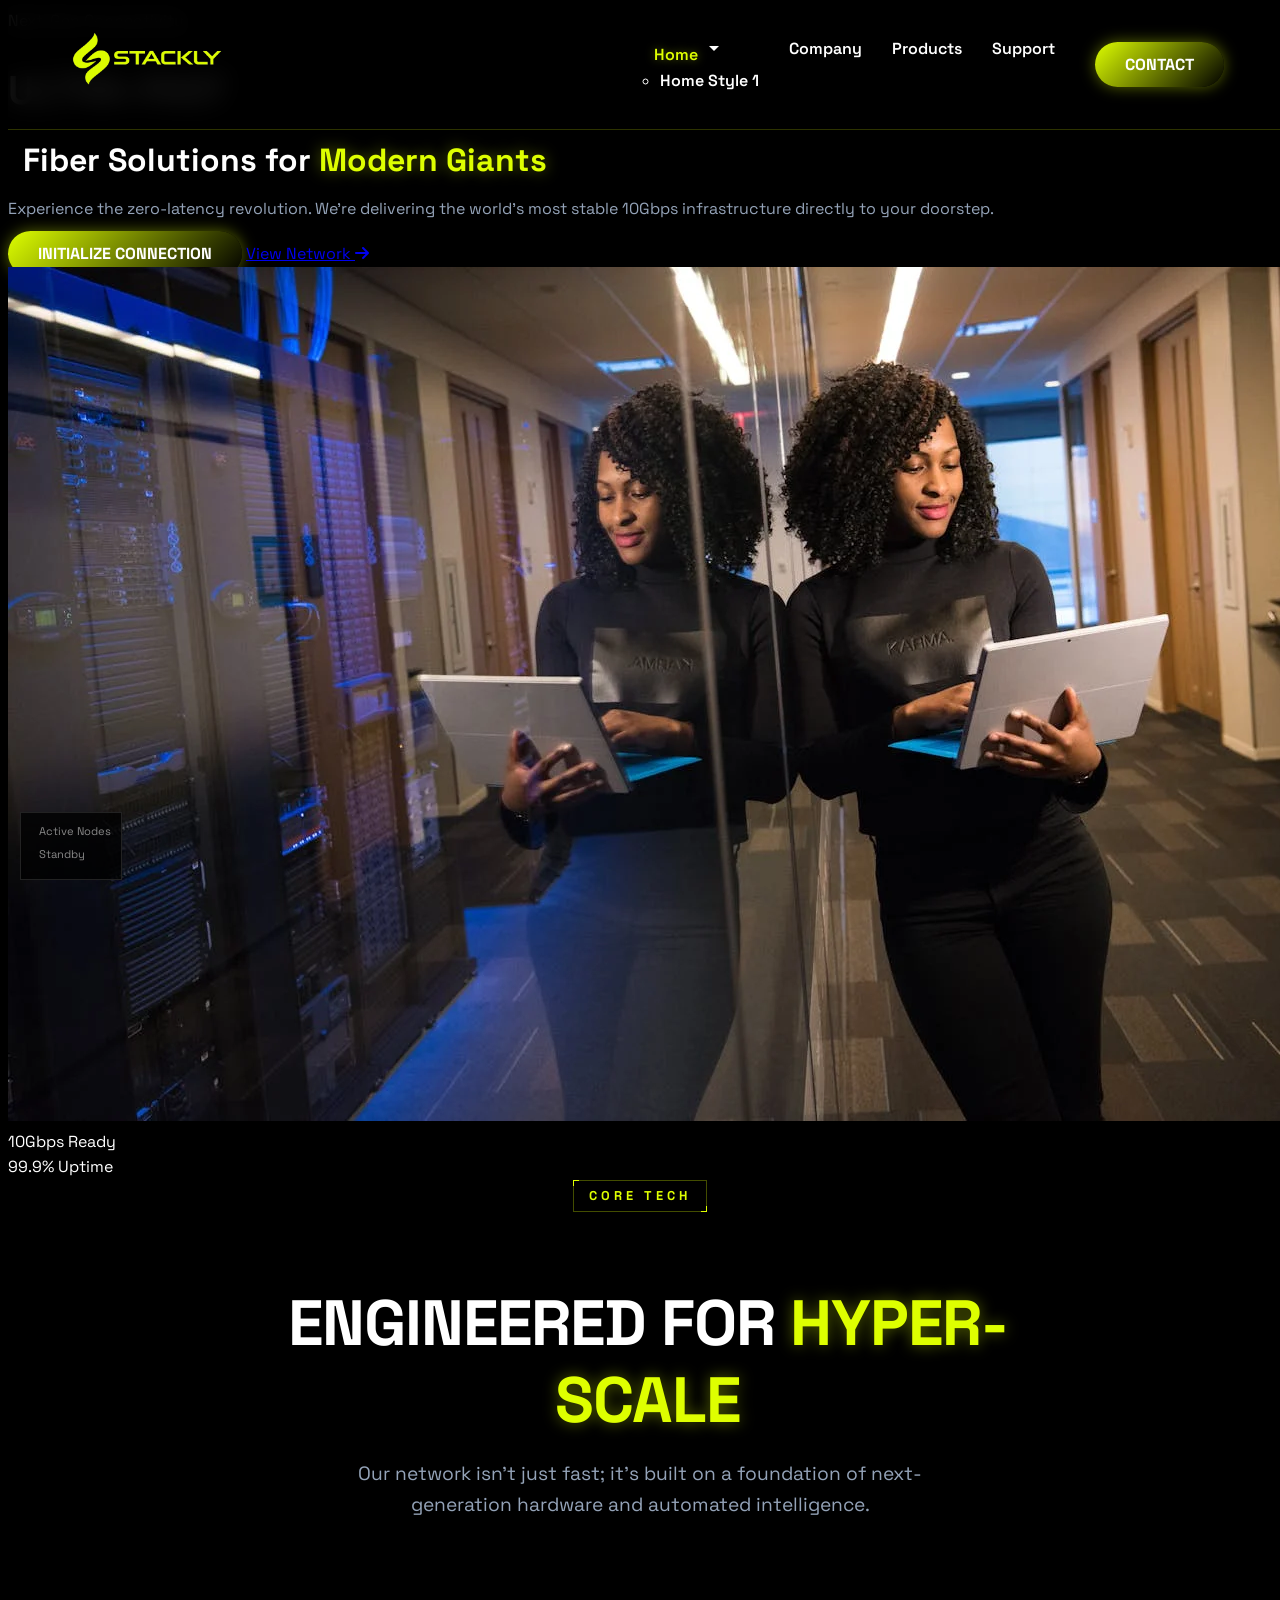
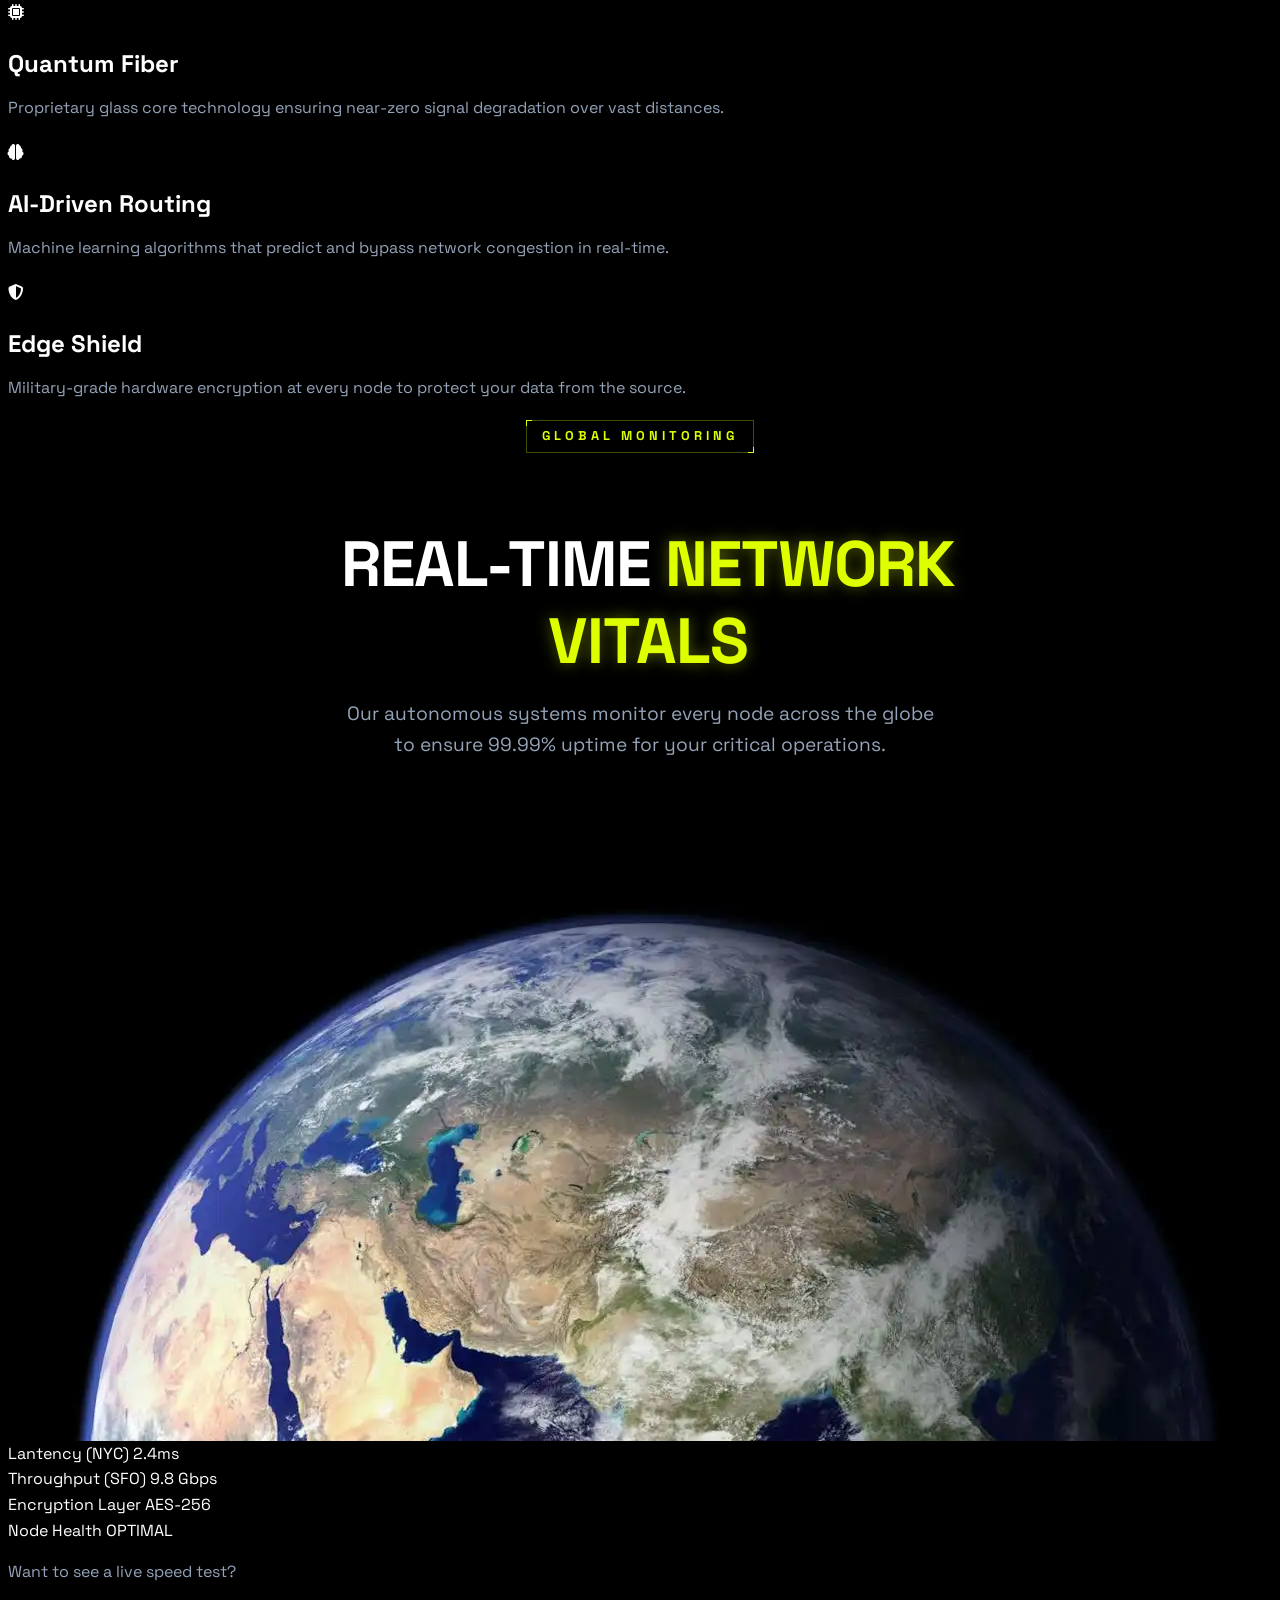
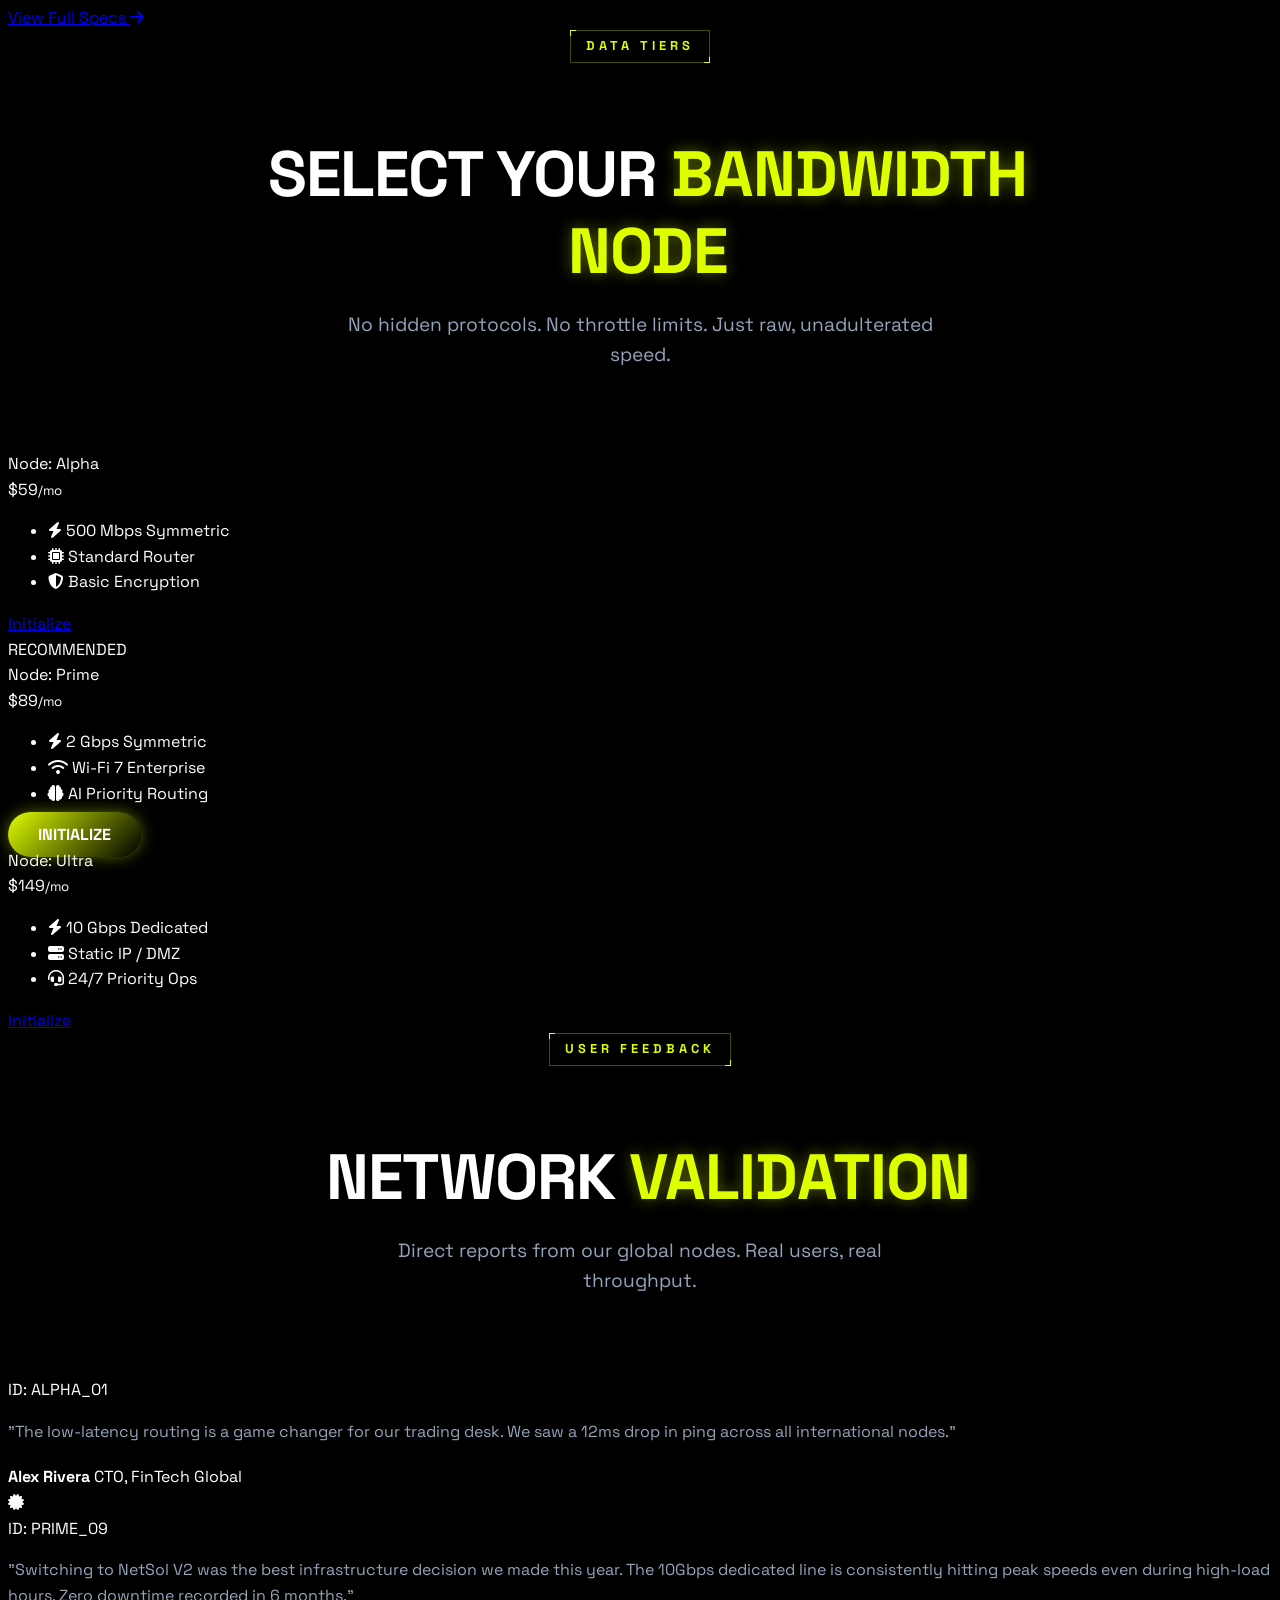
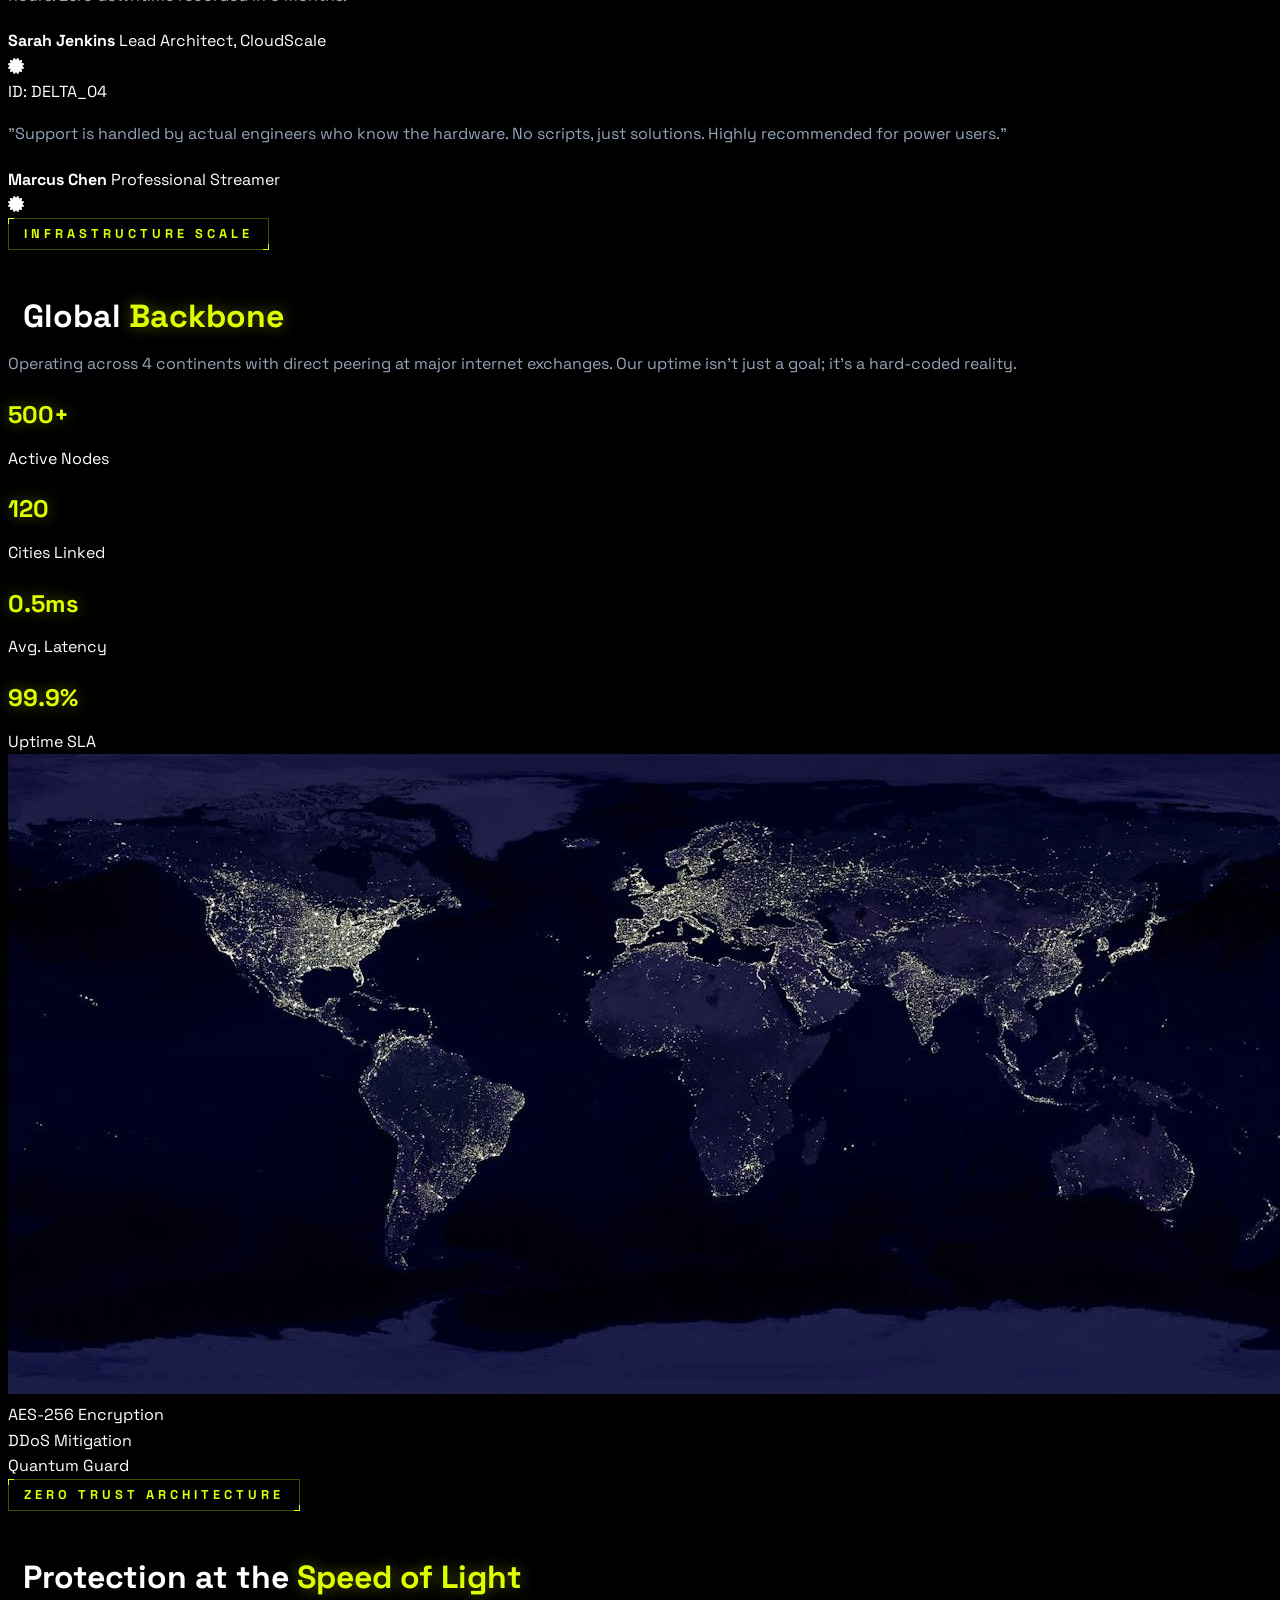
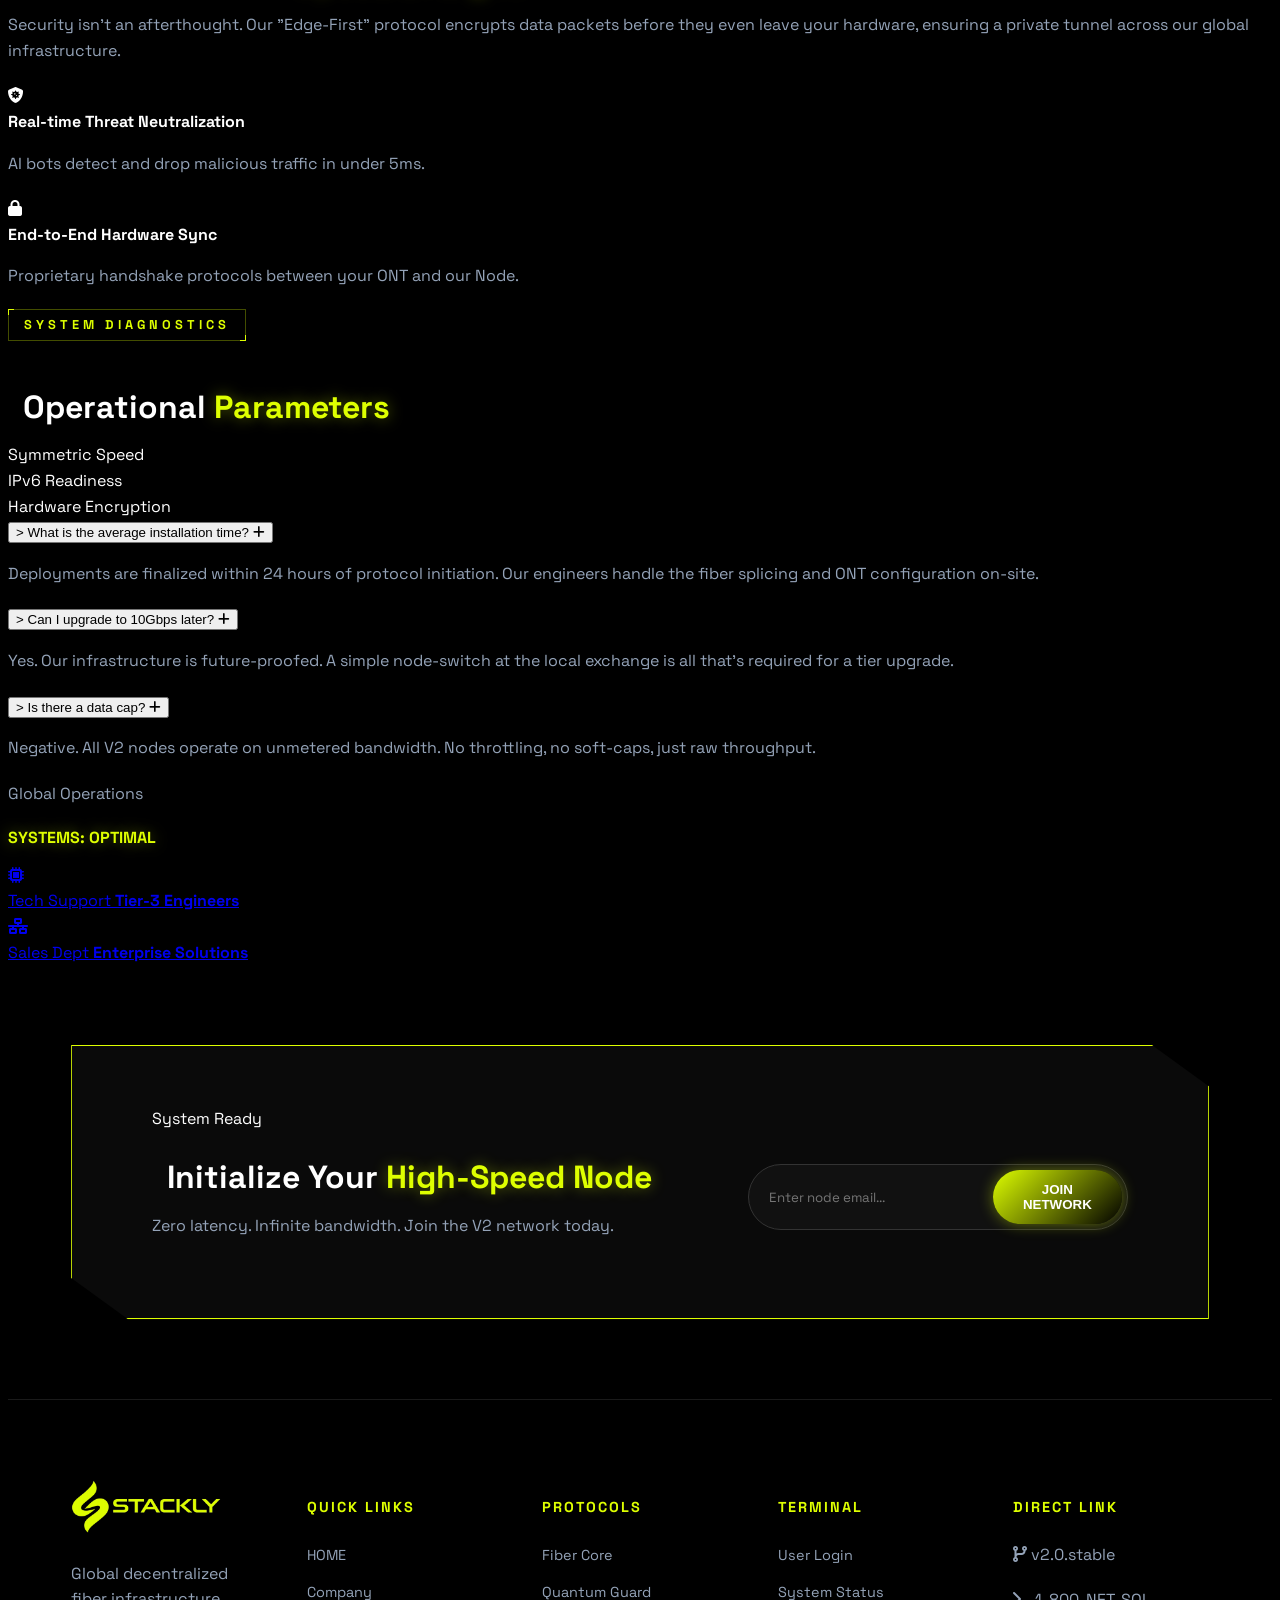
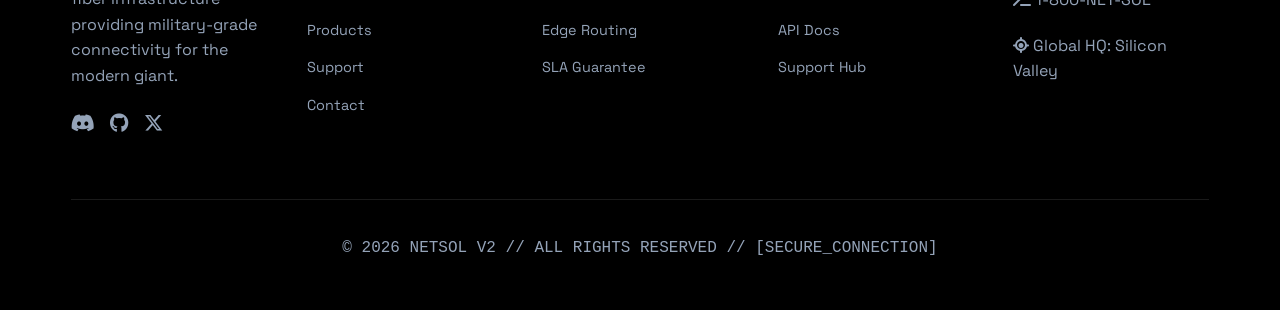
==== commit 8b7c9fa8: "Add files via upload" ====
--- a/home 2/index.html
+++ b/home 2/index.html
@@ -7,9 +7,11 @@
     <title>Network Solution</title>
 
     <link rel="icon" href="../assets/bg remove.webp">
-    <link rel="stylesheet" href="./style.css">
+    <link rel="stylesheet" href="./contact.css">
     <link rel="stylesheet" href="./root.css">
     <link rel="stylesheet" href="https://cdnjs.cloudflare.com/ajax/libs/font-awesome/6.5.1/css/all.min.css">
+        <link href="https://fonts.googleapis.com/icon?family=Material+Icons" rel="stylesheet">
+
     <link
         href="https://fonts.googleapis.com/css2?family=Inter:wght@300;400;500;600;700;800&family=Space+Grotesk:wght@400;500;600;700&display=swap"
         rel="stylesheet">
@@ -25,7 +27,16 @@
 
             <nav class="nav-menu" id="navMenu">
                 <ul class="nav-links">
-                    <li><a href="index.html" class="active">Home</a></li>
+                    <li class="dropdown">
+                        <div class="home-link">
+                            <a href="index.html" class="active">Home</a>
+                            <span class="material-icons dropdown-arrow">arrow_drop_down</span>
+                        </div>
+
+                        <ul class="dropdown-menu">
+                            <li><a href="../index.html">Home Style 1</a></li>
+                        </ul>
+                    </li>
                     <li><a href="company.html">Company</a></li>
                     <li><a href="products.html">Products</a></li>
                     <li><a href="support.html">Support</a></li>
@@ -63,14 +74,14 @@
 
                     <div class="hero-btns reveal-up" style="animation-delay: 0.6s;">
                         <a href="./404.html" class="btn-neon">Initialize Connection</a>
-                        <a href="./404.html" class="btn-outline-cyber">View Network <i class="fa-solid fa-arrow-right"></i></a>
+                        <a href="./404.html" class="btn-outline-cyber">View Network <i
+                                class="fa-solid fa-arrow-right"></i></a>
                     </div>
                 </div>
 
                 <div class="hero-visual reveal-scale">
                     <div class="glow-sphere"></div>
-                    <img src="../assets/storage.webp"
-                        alt="Cyber Infrastructure" class="floating-img">
+                    <img src="../assets/storage.webp" alt="Cyber Infrastructure" class="floating-img">
                     <div class="data-tag tag-1">10Gbps Ready</div>
                     <div class="data-tag tag-2">99.9% Uptime</div>
                 </div>
@@ -138,8 +149,7 @@
                 <div class="dashboard-wrapper">
                     <div class="map-panel reveal-left">
                         <div class="map-container">
-                            <img src="https://images.unsplash.com/photo-1526772662000-3f88f10405ff?q=80&w=1200"
-                                alt="Cyber Network Map" class="cyber-map">
+                            <img src="../assets/world.webp" alt="Cyber Network Map" class="cyber-map">
                             <div class="ping-dot node-1"></div>
                             <div class="ping-dot node-2"></div>
                             <div class="ping-dot node-3"></div>
@@ -202,7 +212,7 @@
                             <li><i class="fa-solid fa-microchip"></i> Standard Router</li>
                             <li><i class="fa-solid fa-shield-halved"></i> Basic Encryption</li>
                         </ul>
-                        <a href="#" class="btn-cyber-outline">Initialize</a>
+                        <a href="./404.html" class="btn-cyber-outline">Initialize</a>
                     </div>
 
                     <div class="price-card featured reveal-up" style="--delay: 0.3s">
@@ -340,8 +350,7 @@
                             <div class="radar-circle"></div>
                             <div class="radar-circle" style="animation-delay: 1s;"></div>
                             <div class="map-svg-wrapper">
-                                <img src="https://images.unsplash.com/photo-1526772662000-3f88f10405ff?q=80&w=1200"
-                                    alt="Global Fiber Map" class="dark-map">
+                                <img src="../assets/world 2.webp" alt="Global Fiber Map" class="dark-map">
 
                                 <div class="pulse-node node-sfo"></div>
                                 <div class="pulse-node node-ldn"></div>
@@ -500,7 +509,7 @@
                     </div>
 
                     <div class="quick-contact-grid reveal-right">
-                        <a href="#" class="contact-tile">
+                        <a href="./404.html" class="contact-tile">
                             <i class="fa-solid fa-microchip"></i>
                             <div class="tile-content">
                                 <span>Tech Support</span>
@@ -508,7 +517,7 @@
                             </div>
                         </a>
 
-                        <a href="#" class="contact-tile">
+                        <a href="./404.html" class="contact-tile">
                             <i class="fa-solid fa-network-wired"></i>
                             <div class="tile-content">
                                 <span>Sales Dept</span>
@@ -546,7 +555,7 @@
         <footer class="cyber-footer">
             <div class="container footer-grid">
                 <div class="footer-col brand-col">
-                    <a class="logo"><img src="../assets/yellow.webp" alt="" width="150px"></a>
+                    <a class="logo" href="index.html"><img src="../assets/yellow.webp" alt="" width="150px"></a>
                     <p>Global decentralized fiber infrastructure providing military-grade connectivity for the modern
                         giant.</p>
                     <div class="footer-socials">
@@ -616,20 +625,43 @@
                 const accordionItem = button.parentElement;
                 const isOpen = accordionItem.classList.contains('active');
 
-                 document.querySelectorAll('.terminal-item').forEach(item => {
+                document.querySelectorAll('.terminal-item').forEach(item => {
                     item.classList.remove('active');
                     item.querySelector('.terminal-body').style.maxHeight = null;
                     item.querySelector('i').classList.replace('fa-minus', 'fa-plus');
                 });
 
-                 if (!isOpen) {
+                if (!isOpen) {
                     accordionItem.classList.add('active');
                     const body = accordionItem.querySelector('.terminal-body');
-                     body.style.maxHeight = body.scrollHeight + "px";
+                    body.style.maxHeight = body.scrollHeight + "px";
                     button.querySelector('i').classList.replace('fa-plus', 'fa-minus');
                 }
             });
         });
+
+
+
+
+        // dropdown js
+
+        document.addEventListener("DOMContentLoaded", function () {
+
+            const arrow = document.querySelector(".dropdown-arrow");
+            const dropdown = document.querySelector(".dropdown");
+
+            arrow.addEventListener("click", function (e) {
+                e.preventDefault();
+                e.stopPropagation();
+                dropdown.classList.toggle("show");
+            });
+
+        });
+
+
+        document.addEventListener("click", function () {
+    dropdown.classList.remove("show");
+});
     </script>
 
 </body>
--- a/home 2/contact.css
+++ b/home 2/contact.css
@@ -0,0 +1,380 @@
+ .contact-form-section {
+    padding: 100px 5%;
+    background-color: var(--bg-dark);
+}
+
+.contact-grid {
+    display: flex;
+    flex-direction: column;
+    gap: 60px;
+    max-width: 1200px;
+    margin: 0 auto;
+}
+
+ .cyber-label {
+    display: block;
+    color: var(--primary);
+    font-family: monospace;
+    font-size: 0.7rem;
+    letter-spacing: 2px;
+    margin-bottom: 10px;
+}
+
+.info-group { margin-bottom: 40px; }
+.info-group h3 { font-size: 1.5rem; margin-bottom: 10px; }
+.info-group p { color: var(--text-muted); line-height: 1.6; }
+
+.social-links { display: flex; gap: 20px; font-size: 1.5rem; }
+.social-links a { color: #fff; transition: 0.3s; }
+.social-links a:hover { color: var(--primary); transform: translateY(-3px); }
+
+ .contact-form-wrapper {
+    background: #080808;
+    border: 1px solid #1a1a1a;
+    padding: 40px;
+    position: relative;
+}
+
+.form-group { margin-bottom: 25px; }
+.form-group label {
+    display: block;
+    font-family: monospace;
+    font-size: 0.7rem;
+    color: #444;
+    margin-bottom: 10px;
+}
+
+input, select, textarea {
+    width: 100%;
+    background: #000;
+    border: 1px solid #222;
+    padding: 15px;
+    color: #fff;
+    font-family: inherit;
+    outline: none;
+    transition: 0.3s;
+}
+
+input:focus, textarea:focus {
+    border-color: var(--primary);
+    box-shadow: inset 0 0 10px rgba(222, 255, 0, 0.1);
+}
+
+ .btn-neon-full {
+    width: 100%;
+    background: var(--primary);
+    color: #000;
+    border: none;
+    padding: 20px;
+    font-weight: 900;
+    display: flex;
+    justify-content: center;
+    align-items: center;
+    gap: 15px;
+    cursor: pointer;
+    transition: 0.4s;
+}
+
+.btn-neon-full:hover {
+    box-shadow: 0 0 30px var(--primary-glow);
+    letter-spacing: 1px;
+}
+
+@media screen and (min-width: 768px) {
+    .contact-grid {
+        flex-direction: row;
+        align-items: flex-start;
+    }
+
+    .contact-info { flex: 0.8; }
+    .contact-form-wrapper { flex: 1.2; }
+
+    .input-row {
+        display: grid;
+        grid-template-columns: 1fr 1fr;
+        gap: 20px;
+    }
+}
+
+
+
+
+
+
+
+
+
+
+
+ .location-nodes {
+    padding: 100px 5%;
+    background-color: var(--bg-dark);
+    border-top: 1px solid #111;
+}
+
+.location-grid {
+    display: flex;
+    flex-direction: column;
+    gap: 30px;
+    margin-top: 60px;
+}
+
+.loc-card {
+    background: #080808;
+    border: 1px solid #1a1a1a;
+    padding: 40px;
+    position: relative;
+    transition: var(--transition);
+}
+
+.loc-header {
+    display: flex;
+    justify-content: space-between;
+    margin-bottom: 25px;
+    font-family: monospace;
+    font-size: 0.7rem;
+    color: var(--primary);
+}
+
+.loc-card h3 {
+    font-size: 1.8rem;
+    color: #fff;
+    margin-bottom: 5px;
+}
+
+.loc-card p {
+    color: var(--text-muted);
+    font-size: 0.9rem;
+    margin-bottom: 25px;
+}
+
+.loc-meta {
+    margin: 25px 0;
+    padding: 20px 0;
+    border-top: 1px dashed #222;
+    border-bottom: 1px dashed #222;
+}
+
+.meta-item {
+    display: flex;
+    align-items: center;
+    gap: 15px;
+    color: var(--text-white);
+    font-size: 0.85rem;
+    margin-bottom: 10px;
+}
+
+.meta-item i {
+    color: var(--primary);
+    width: 20px;
+}
+
+ .loc-card:hover {
+    border-color: var(--primary);
+    box-shadow: 0 0 25px var(--primary-glow);
+    transform: translateY(-5px);
+}
+
+@media screen and (min-width: 768px) {
+    .location-grid {
+        display: grid;
+        grid-template-columns: repeat(3, 1fr);
+        max-width: 1200px;
+        margin: 80px auto 0;
+        gap: 30px;
+    }
+}
+
+
+
+
+
+
+
+
+
+ .global-trace-map {
+    padding: 60px 5% 120px;
+    background-color: var(--bg-dark);
+}
+
+.map-interface-wrapper {
+    background: #050505;
+    border: 1px solid #1a1a1a;
+    border-radius: 8px;
+    overflow: hidden;
+    max-width: 1200px;
+    margin: 0 auto;
+    box-shadow: 0 20px 50px rgba(0,0,0,0.5);
+}
+
+ .map-ui-bar {
+    background: #111;
+    padding: 12px 20px;
+    display: flex;
+    justify-content: space-between;
+    align-items: center;
+    border-bottom: 1px solid #222;
+}
+
+.ui-dots { display: flex; gap: 6px; }
+.ui-dots span { width: 8px; height: 8px; background: #333; border-radius: 50%; }
+.ui-title { font-family: monospace; font-size: 0.7rem; color: #555; }
+.ui-coord { font-family: monospace; font-size: 0.7rem; color: var(--primary); }
+
+ .map-container {
+    position: relative;
+    height: 400px;
+    overflow: hidden;
+}
+
+.base-map {
+    width: 100%;
+    height: 100%;
+    object-fit: cover;
+    filter: grayscale(1) brightness(0.3) contrast(1.5);
+    opacity: 0.5;
+}
+
+.map-overlay-glow {
+    position: absolute;
+    top: 0; left: 0; width: 100%; height: 100%;
+    background: radial-gradient(circle, transparent 40%, #000 100%);
+    pointer-events: none;
+}
+
+ .map-ping {
+    position: absolute;
+    width: 10px; height: 10px;
+    background: var(--primary);
+    border-radius: 50%;
+}
+
+.map-ping span {
+    position: absolute;
+    width: 100%; height: 100%;
+    background: var(--primary);
+    border-radius: 50%;
+    animation: pingEffect 2s infinite;
+}
+
+@keyframes pingEffect {
+    0% { transform: scale(1); opacity: 0.8; }
+    100% { transform: scale(4); opacity: 0; }
+}
+
+.ping-sf { top: 35%; left: 15%; }
+.ping-ldn { top: 30%; left: 45%; }
+.ping-tokyo { top: 40%; left: 85%; }
+
+ .map-legend {
+    position: absolute;
+    bottom: 20px; left: 20px;
+    background: rgba(0,0,0,0.8);
+    padding: 10px;
+    border: 1px solid #222;
+    font-size: 0.7rem;
+}
+
+.legend-item { display: flex; align-items: center; gap: 8px; margin-bottom: 5px; color: #888; }
+.dot.active { width: 6px; height: 6px; background: var(--primary); border-radius: 50%; }
+
+@media screen and (min-width: 768px) {
+    .map-container {
+        height: 600px;
+    }
+}
+
+
+
+
+
+
+
+
+
+
+
+ .pre-footer-status {
+    padding: 40px 5%;
+    background: #050505;
+    border-top: 1px solid #1a1a1a;
+    border-bottom: 2px solid var(--primary); 
+}
+
+.status-seal-wrapper {
+    display: flex;
+    flex-direction: column;
+    gap: 30px;
+    max-width: 1200px;
+    margin: 0 auto;
+}
+
+.seal-item {
+    display: flex;
+    align-items: center;
+    gap: 15px;
+}
+
+.seal-item i {
+    font-size: 1.5rem;
+    color: var(--primary);
+    filter: drop-shadow(0 0 5px var(--primary-glow));
+}
+
+.seal-text strong {
+    display: block;
+    font-size: 0.8rem;
+    letter-spacing: 1px;
+    color: #fff;
+}
+
+.seal-text span {
+    font-size: 0.7rem;
+    color: var(--text-muted);
+    text-transform: uppercase;
+}
+
+ .live-pulse {
+    position: relative;
+    width: 20px;
+    height: 20px;
+    display: flex;
+    align-items: center;
+    justify-content: center;
+}
+
+.ping-circle {
+    width: 8px;
+    height: 8px;
+    background: var(--primary);
+    border-radius: 50%;
+    position: relative;
+}
+
+.ping-circle::after {
+    content: '';
+    position: absolute;
+    top: 0; left: 0;
+    width: 100%; height: 100%;
+    background: var(--primary);
+    border-radius: 50%;
+    animation: statusPulse 2s infinite;
+}
+
+@keyframes statusPulse {
+    0% { transform: scale(1); opacity: 1; }
+    100% { transform: scale(3); opacity: 0; }
+}
+
+@media screen and (min-width: 768px) {
+    .status-seal-wrapper {
+        flex-direction: row;
+        justify-content: space-between;
+        align-items: center;
+    }
+
+    .pre-footer-status {
+        padding: 30px 5%;
+    }
+}
--- a/home 2/root.css
+++ b/home 2/root.css
@@ -48,6 +48,7 @@
 .btn-neon:hover {
     background: white;
     transform: scale(1.05);
+    color: var(--bg-dark);
 }
 
 
@@ -360,8 +361,7 @@
 
 
 
-/* --- CTA Section --- */
-.final-conversion {
+ .final-conversion {
     padding: 80px 5%;
     background-color: var(--bg-dark);
     position: relative;
@@ -396,8 +396,7 @@
     border-color: var(--primary);
 }
 
-/* --- Footer Section --- */
-.cyber-footer {
+ .cyber-footer {
     background: #000;
     padding: 80px 5% 20px;
     border-top: 1px solid #1a1a1a;
@@ -464,9 +463,6 @@
     color: #444;
 }
 
-/* =========================================
-   768px MEDIA QUERY (Desktop View)
-   ========================================= */
 @media screen and (min-width: 768px) {
     .cta-cyber-card {
         display: flex;
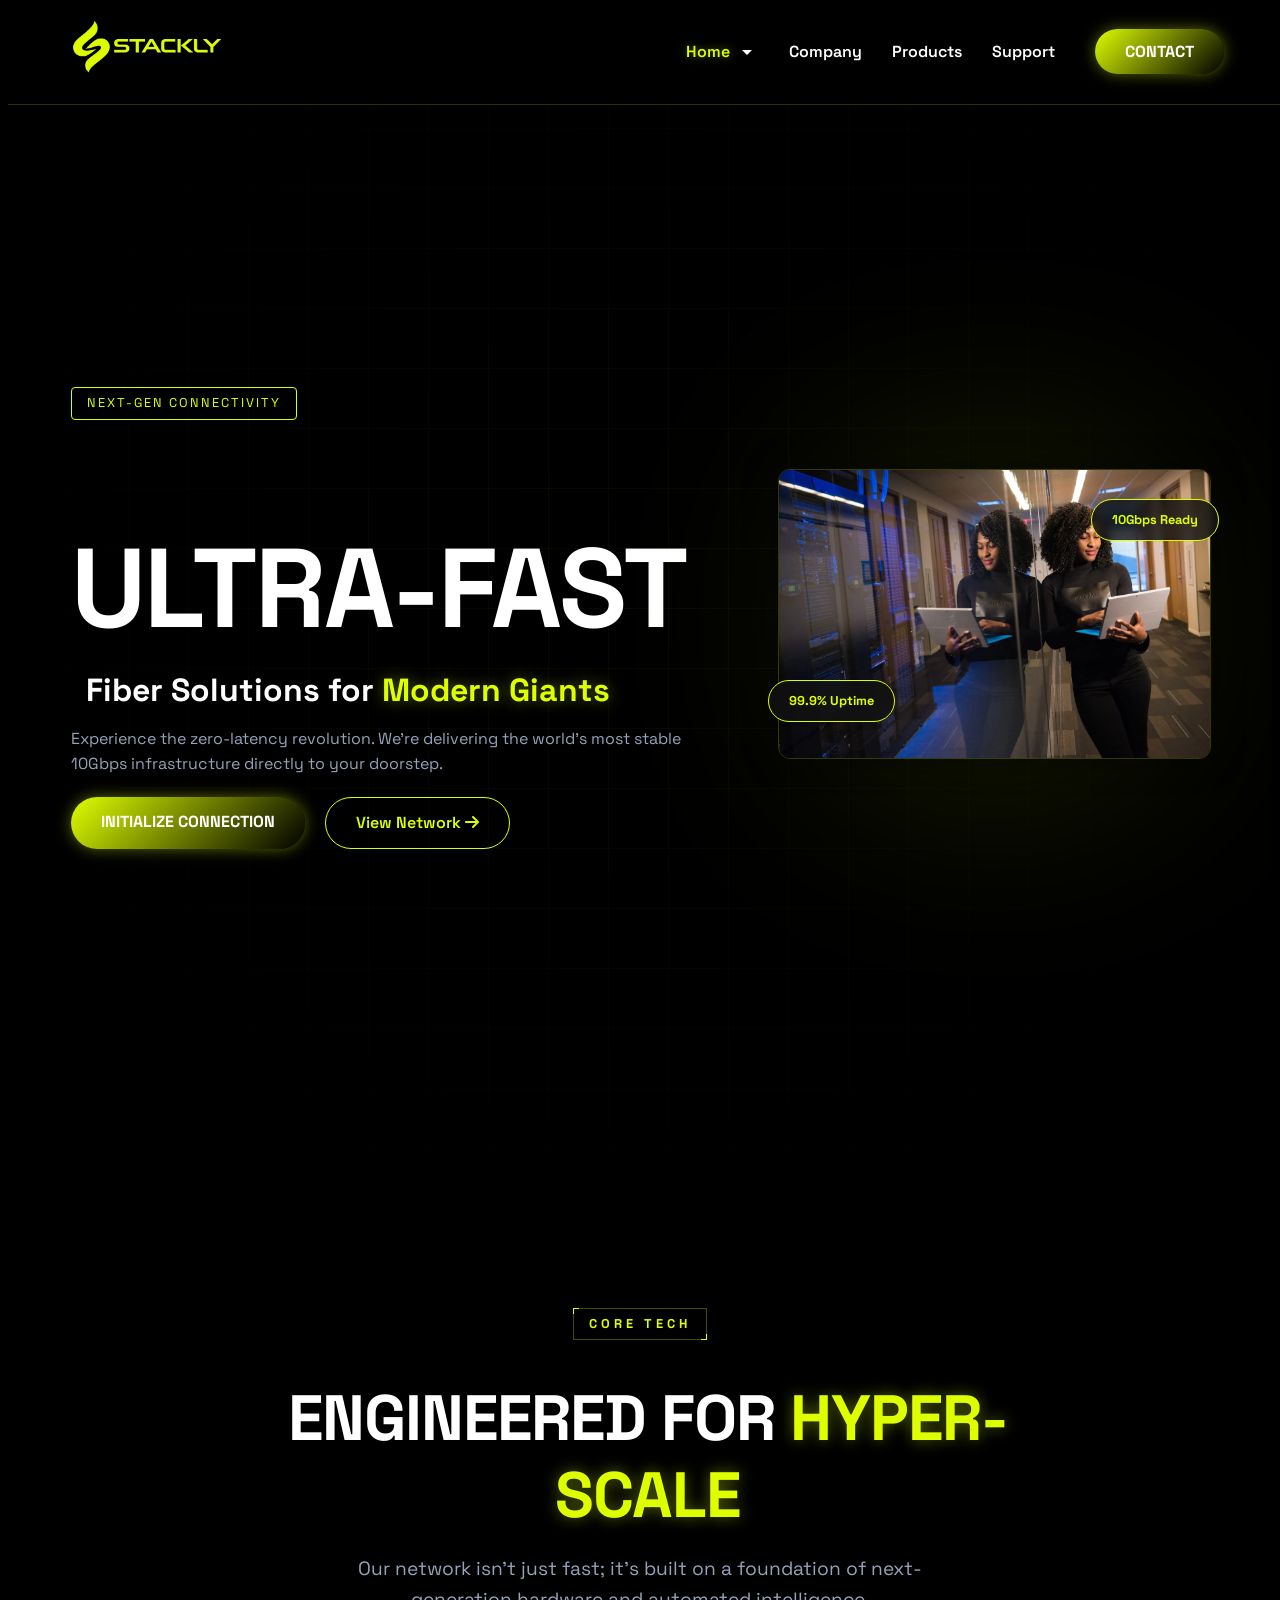
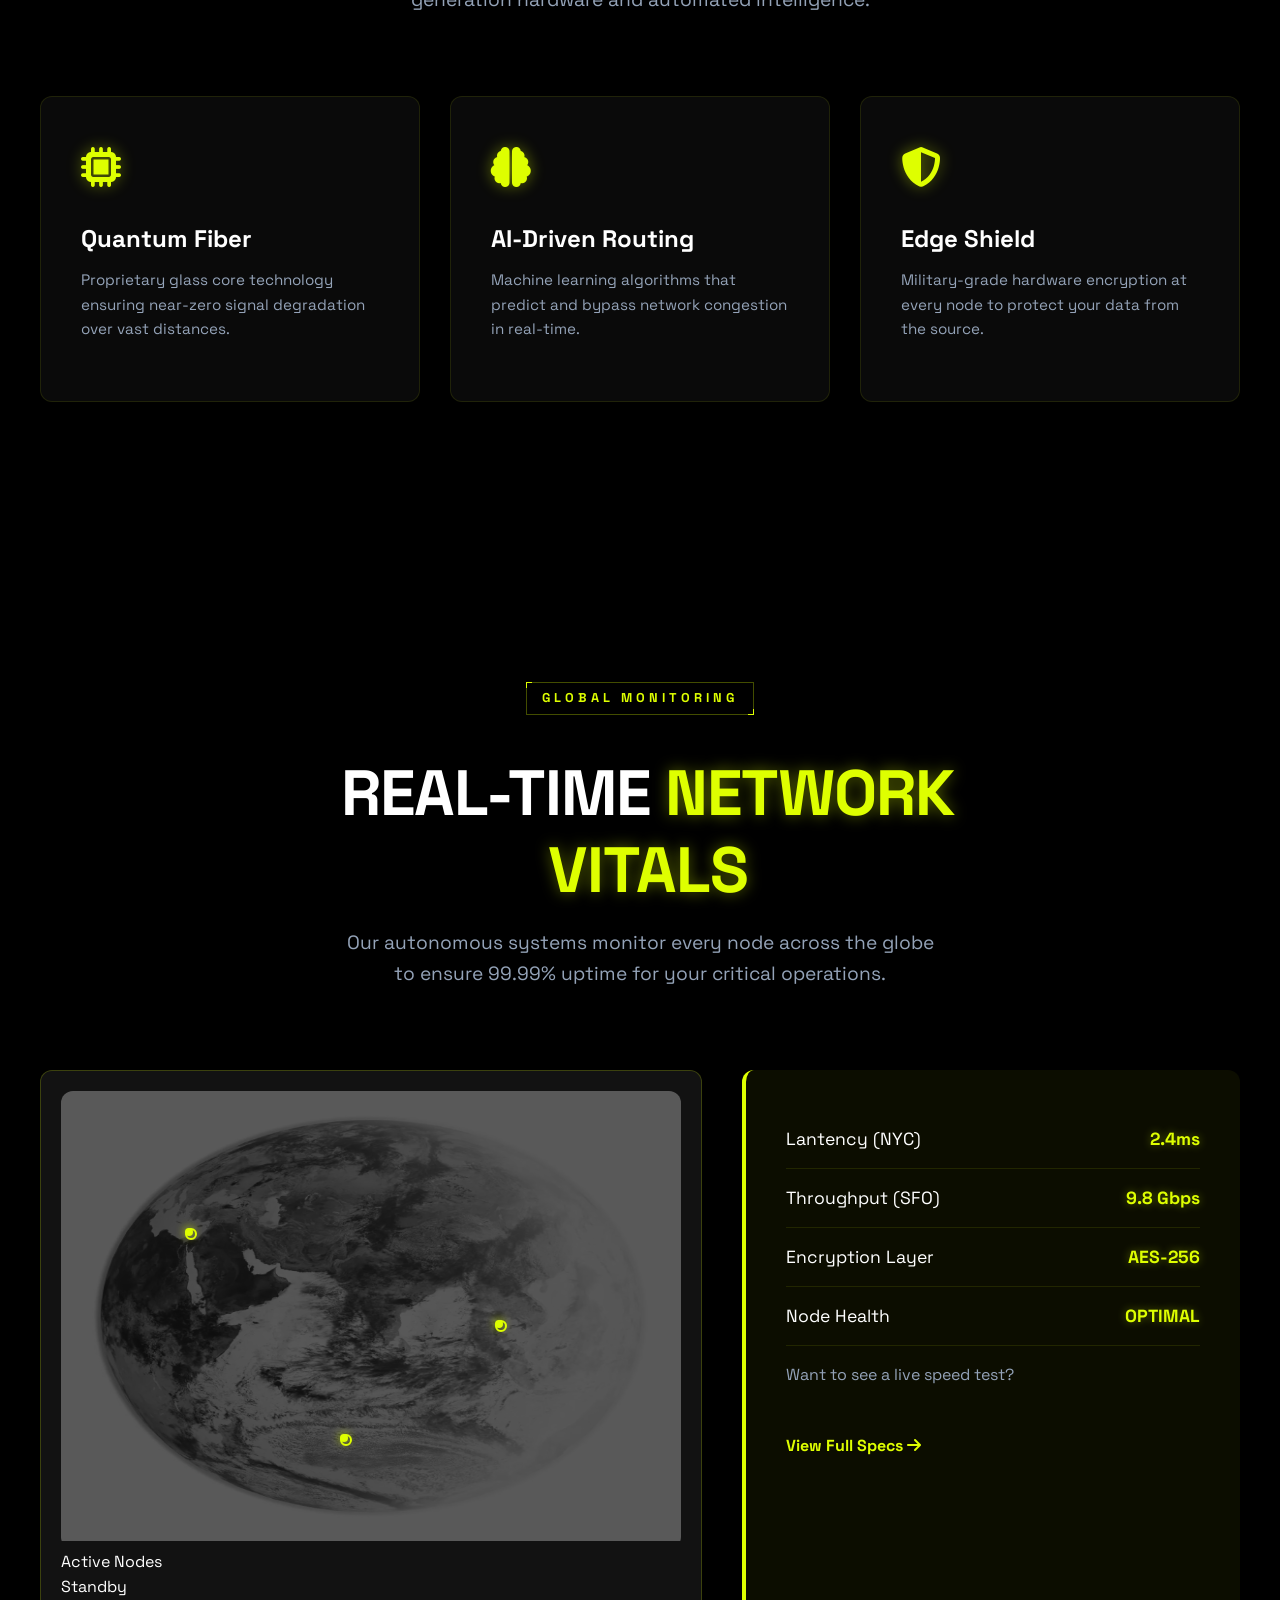
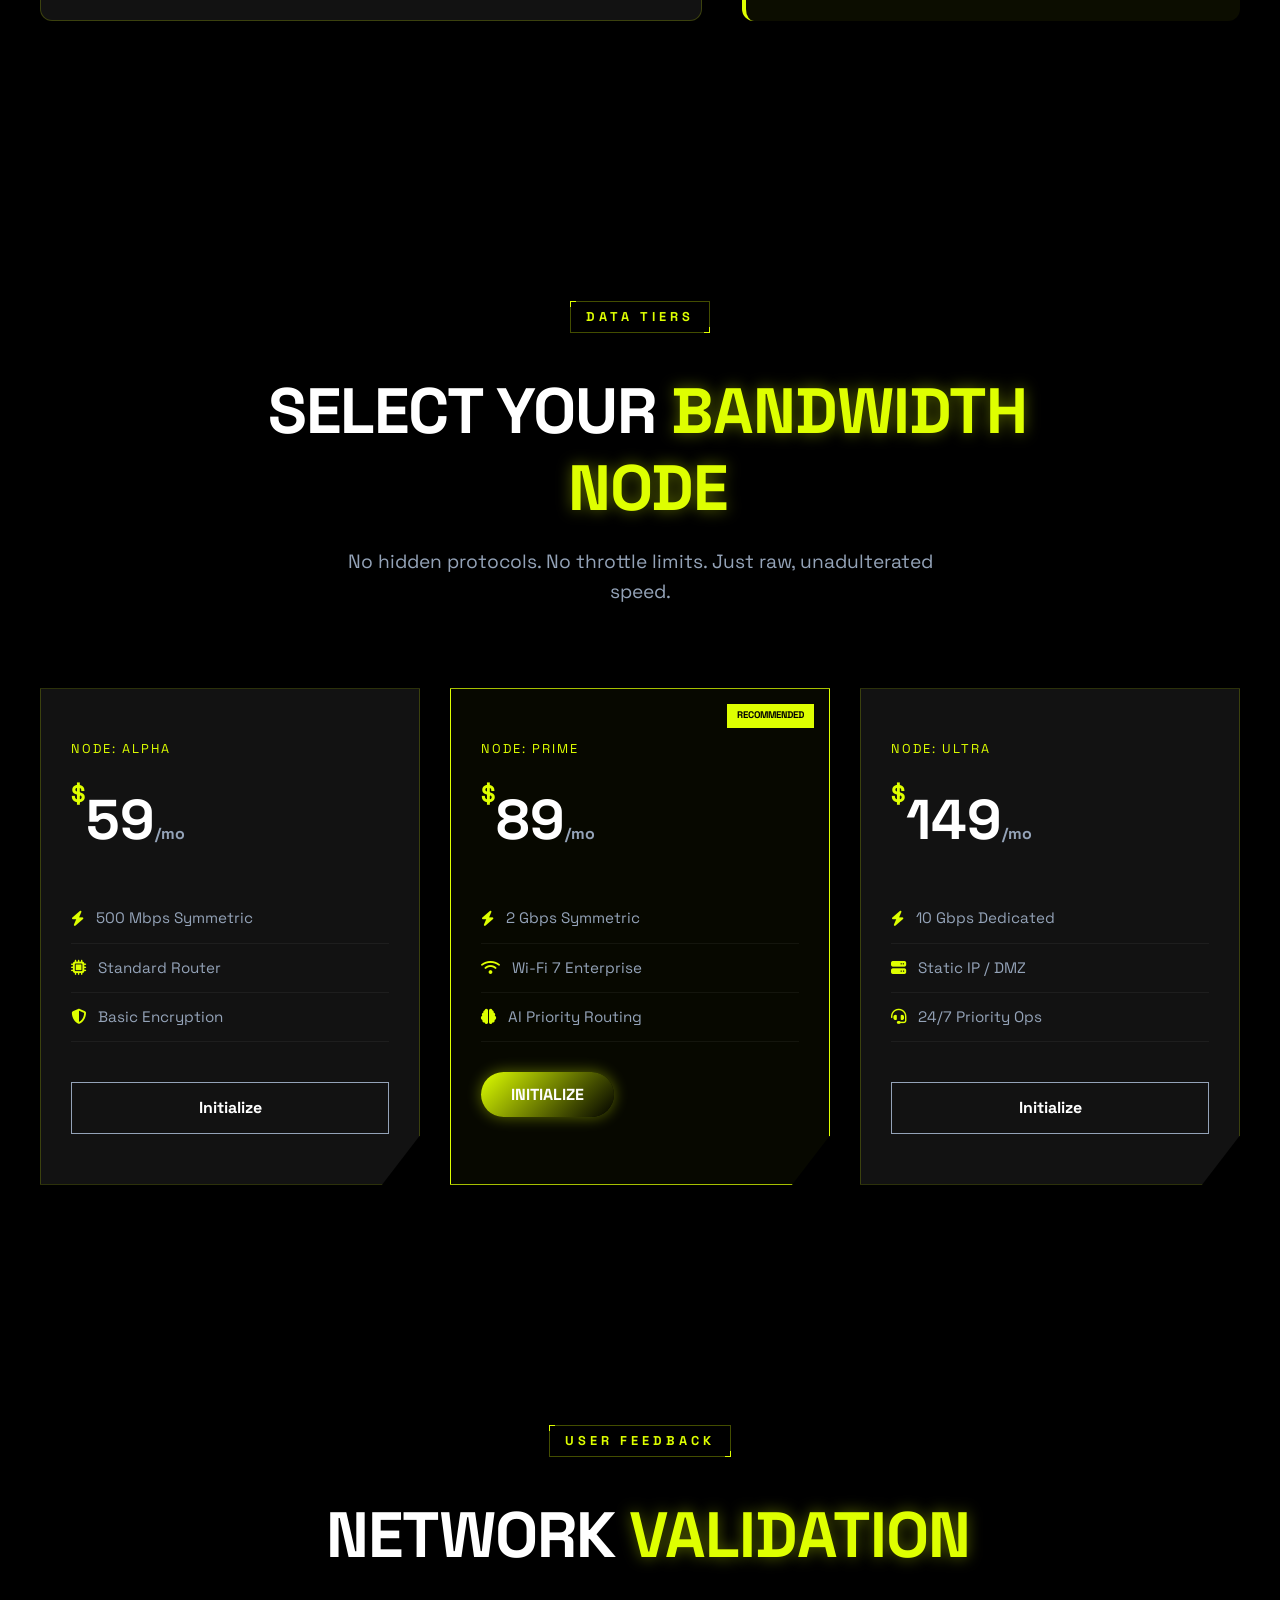
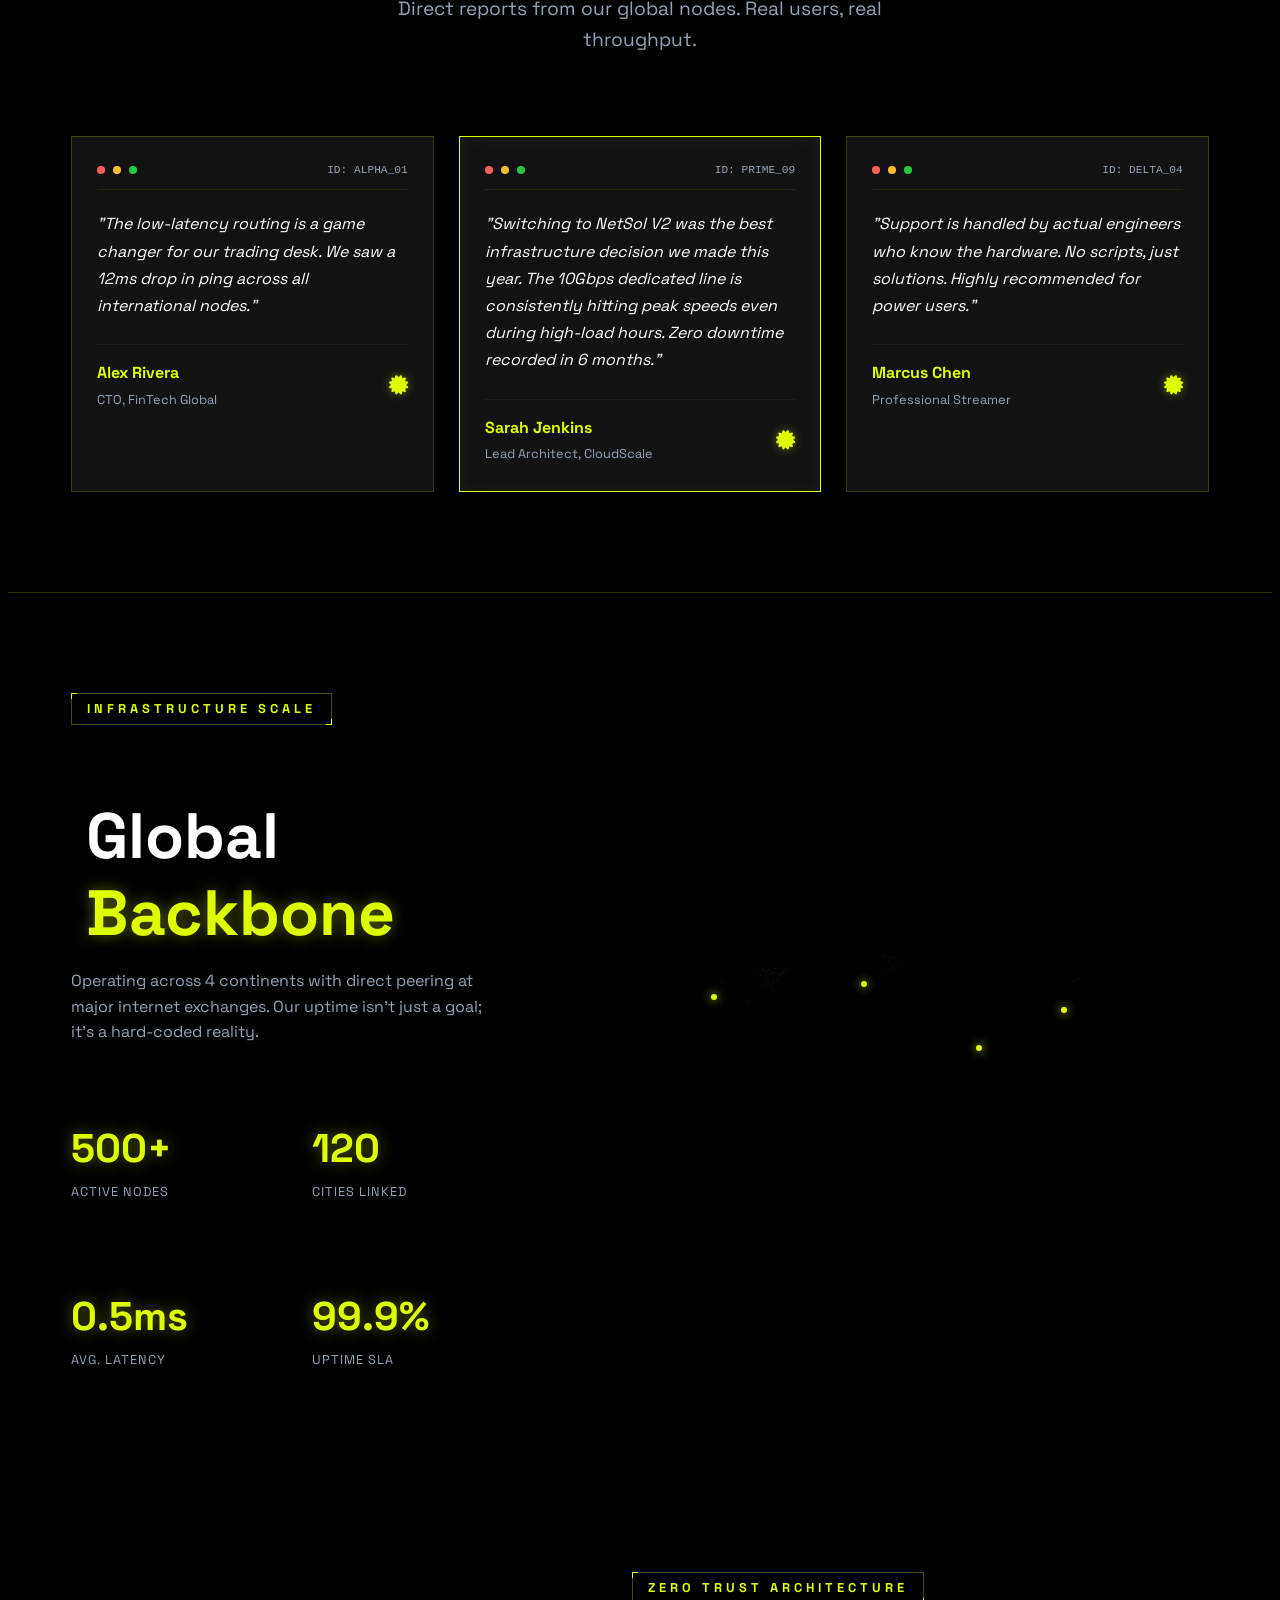
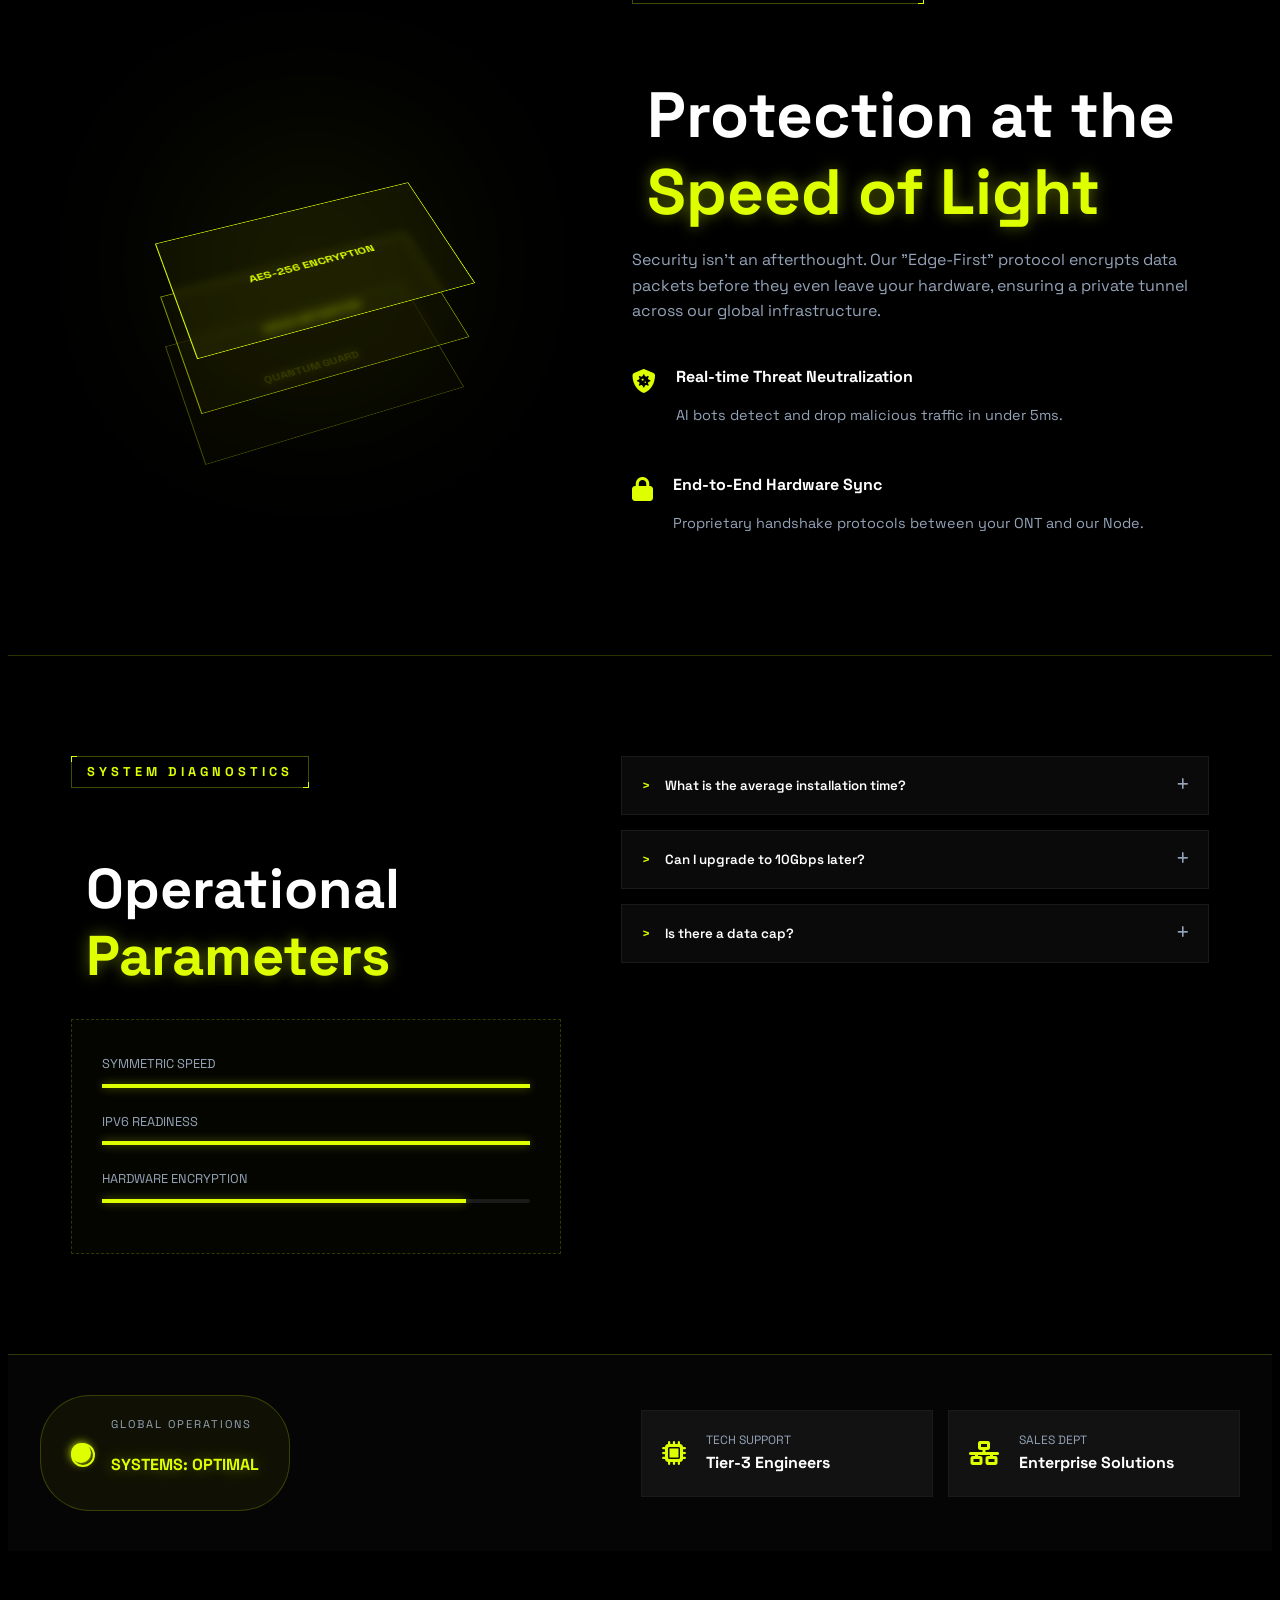
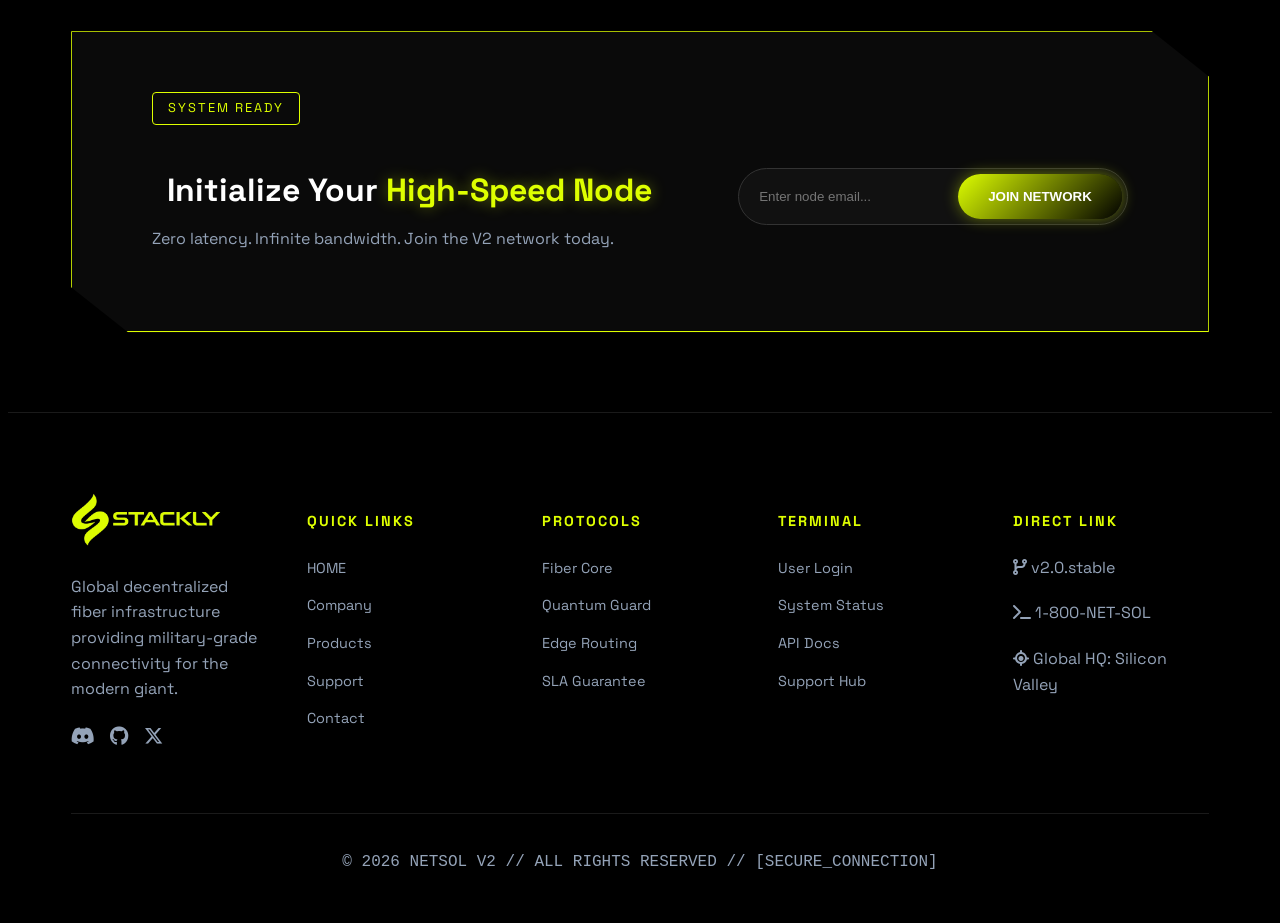
==== commit c6c058c1: "Add files via upload" ====
--- a/home 2/index.html
+++ b/home 2/index.html
@@ -7,10 +7,10 @@
     <title>Network Solution</title>
 
     <link rel="icon" href="../assets/bg remove.webp">
-    <link rel="stylesheet" href="./contact.css">
+    <link rel="stylesheet" href="./style.css">
     <link rel="stylesheet" href="./root.css">
     <link rel="stylesheet" href="https://cdnjs.cloudflare.com/ajax/libs/font-awesome/6.5.1/css/all.min.css">
-        <link href="https://fonts.googleapis.com/icon?family=Material+Icons" rel="stylesheet">
+    <link href="https://fonts.googleapis.com/icon?family=Material+Icons" rel="stylesheet">
 
     <link
         href="https://fonts.googleapis.com/css2?family=Inter:wght@300;400;500;600;700;800&family=Space+Grotesk:wght@400;500;600;700&display=swap"
@@ -660,8 +660,8 @@
 
 
         document.addEventListener("click", function () {
-    dropdown.classList.remove("show");
-});
+            dropdown.classList.remove("show");
+        });
     </script>
 
 </body>
--- a/home 2/style.css
+++ b/home 2/style.css
@@ -0,0 +1,1290 @@
+.dropdown{
+    position: relative;
+}
+
+.home-link {
+    display: flex;
+    align-items: center;
+    gap: 5px;
+}
+
+.dropdown-arrow {
+    cursor: pointer;
+    font-size: 12px;
+}
+
+.dropdown-menu{
+    position: absolute;
+    top: 100%;
+    left: 0;
+    background-color: white;
+    list-style: none;
+     min-width: 180px;
+    display: none;
+}
+
+.dropdown-menu li a{
+    display: block;
+    padding: 10px 20px;
+    text-decoration: none;
+    color: black;
+}
+
+.dropdown-menu li a:hover{
+    background-color: var(--bg-dark);
+}
+
+.dropdown.show .dropdown-menu{
+    display: block;
+}
+
+@media screen and (max-width:768px){
+
+.dropdown{
+    width: 100%;
+}
+
+.home-link{
+    justify-content: space-between;
+    width: 100%;
+}
+
+.dropdown-menu{
+    position: static;
+    width: 100%;
+    background-color: #111;
+}
+
+.dropdown-menu li a{
+    color: white;
+    padding: 12px 15px;
+}
+
+}
+
+
+
+
+
+
+
+.cyber-hero {
+    position: relative;
+    padding: 160px 5% 100px;
+    background-color: var(--bg-dark);
+    min-height: 100vh;
+    display: flex;
+    align-items: center;
+    overflow: hidden;
+}
+
+.hero-grid-overlay {
+    position: absolute;
+    top: 0;
+    left: 0;
+    width: 100%;
+    height: 100%;
+    background-image: linear-gradient(var(--border-neon) 1px, transparent 1px),
+        linear-gradient(90deg, var(--border-neon) 1px, transparent 1px);
+    background-size: 60px 60px;
+    mask-image: radial-gradient(circle at center, black, transparent 80%);
+    opacity: 0.2;
+    z-index: 1;
+}
+
+.hero-flex {
+    display: flex;
+    flex-direction: column;
+    gap: 60px;
+    z-index: 10;
+    max-width: 1200px;
+    margin: 0 auto;
+}
+
+.lime-text {
+    color: var(--primary);
+    text-shadow: 0 0 10px var(--primary-glow);
+}
+
+.cyber-badge {
+    color: var(--primary);
+    border: 1px solid var(--primary);
+    padding: 5px 15px;
+    font-size: 0.8rem;
+    text-transform: uppercase;
+    letter-spacing: 2px;
+    border-radius: 4px;
+    display: inline-block;
+    margin-bottom: 20px;
+}
+
+.glitch-text {
+    font-size: 4rem;
+    font-weight: 900;
+    line-height: 1;
+    margin-bottom: 10px;
+}
+
+ .hero-visual {
+    position: relative;
+}
+
+.floating-img {
+    width: 100%;
+    border-radius: var(--radius);
+    border: 1px solid var(--border-neon);
+    box-shadow: 0 0 30px rgba(0, 0, 0, 0.5);
+    animation: float 5s ease-in-out infinite;
+}
+
+.glow-sphere {
+    position: absolute;
+    top: 50%;
+    left: 50%;
+    transform: translate(-50%, -50%);
+    width: 300px;
+    height: 300px;
+    background: var(--primary);
+    filter: blur(120px);
+    opacity: 0.15;
+    z-index: -1;
+}
+
+.data-tag {
+    position: absolute;
+    background: rgba(18, 18, 18, 0.8);
+    backdrop-filter: blur(5px);
+    padding: 10px 20px;
+    border: 1px solid var(--primary);
+    border-radius: 50px;
+    font-size: 0.8rem;
+    font-weight: 700;
+    color: var(--primary);
+}
+
+.tag-1 {
+    top: 10%;
+    right: -10px;
+    animation: float 4s ease-in-out infinite;
+}
+
+.tag-2 {
+    bottom: 15%;
+    left: -10px;
+    animation: float 6s ease-in-out infinite 1s;
+}
+
+ .hero-btns {
+    display: flex;
+    gap: 20px;
+    flex-wrap: wrap;
+}
+
+.btn-outline-cyber {
+    padding: 12px 30px;
+    border: 1px solid var(--primary);
+    color: var(--primary);
+    text-decoration: none;
+    border-radius: 50px;
+    font-weight: 600;
+    transition: var(--transition);
+}
+
+.btn-outline-cyber:hover {
+    background: var(--primary);
+    color: #000;
+    box-shadow: 0 0 20px var(--primary-glow);
+}
+
+ @keyframes float {
+
+    0%,
+    100% {
+        transform: translateY(0);
+    }
+
+    50% {
+        transform: translateY(-20px);
+    }
+}
+
+@keyframes revealUp {
+    from {
+        opacity: 0;
+        transform: translateY(40px);
+    }
+
+    to {
+        opacity: 1;
+        transform: translateY(0);
+    }
+}
+
+.reveal-up {
+    opacity: 0;
+    animation: revealUp 1s cubic-bezier(0.2, 1, 0.3, 1) forwards;
+}
+
+@media screen and (min-width: 768px) {
+    .hero-flex {
+        flex-direction: row;
+        align-items: center;
+        text-align: left;
+    }
+
+    .hero-content {
+        flex: 1.2;
+    }
+
+    .hero-visual {
+        flex: 0.8;
+    }
+
+    .glitch-text {
+        font-size: 7rem;
+    }
+}
+
+
+
+
+
+
+
+
+
+
+
+
+ .infra-grid-section {
+    padding: 100px 5%;
+    background-color: var(--bg-dark);
+    position: relative;
+}
+
+.section-header-v2 {
+    text-align: center;
+    margin-bottom: 60px;
+}
+
+.cyber-tag {
+    color: var(--primary);
+    font-size: 0.75rem;
+    letter-spacing: 3px;
+    text-transform: uppercase;
+    border-bottom: 2px solid var(--primary);
+    padding-bottom: 5px;
+}
+
+.section-header-v2 h2 {
+    font-size: 2.5rem;
+    margin-top: 20px;
+}
+
+ .infra-wrapper {
+    display: flex;
+    flex-direction: column;
+    gap: 25px;
+}
+
+.infra-card {
+    background: rgba(18, 18, 18, 0.6);
+    backdrop-filter: blur(10px);
+    border: 1px solid rgba(222, 255, 0, 0.1);
+    padding: 40px;
+    border-radius: var(--radius);
+    position: relative;
+    overflow: hidden;
+    transition: var(--transition);
+}
+
+.infra-icon {
+    font-size: 2.5rem;
+    color: var(--primary);
+    margin-bottom: 20px;
+    text-shadow: 0 0 15px var(--primary-glow);
+}
+
+.infra-card h3 {
+    font-size: 1.5rem;
+    margin-bottom: 15px;
+}
+
+.infra-card p {
+    color: var(--text-muted);
+    font-size: 0.95rem;
+}
+
+.card-line {
+    position: absolute;
+    bottom: 0;
+    left: 0;
+    width: 0;
+    height: 3px;
+    background: var(--primary);
+    transition: 0.5s ease;
+}
+
+ .infra-card:hover {
+    transform: translateY(-10px);
+    border-color: var(--primary);
+    box-shadow: 0 10px 30px rgba(0, 0, 0, 0.5);
+}
+
+.infra-card:hover .card-line {
+    width: 100%;
+}
+
+@media screen and (min-width: 768px) {
+    .infra-grid-section {
+        padding: 140px 0;
+    }
+
+    .section-header-v2 h2 {
+        font-size: 3.5rem;
+    }
+
+    .infra-wrapper {
+        display: grid;
+        grid-template-columns: repeat(3, 1fr);
+        gap: 30px;
+        max-width: 1200px;
+        margin: 0 auto;
+    }
+
+     .infra-card {
+        animation: revealUp 0.8s cubic-bezier(0.2, 1, 0.3, 1) both;
+        animation-delay: var(--delay);
+    }
+}
+
+
+
+
+
+
+
+
+
+ .live-status-section {
+    padding: 100px 5%;
+    background-color: var(--bg-dark);
+}
+
+.dashboard-wrapper {
+    display: flex;
+    flex-direction: column;
+    gap: 40px;
+    margin-top: 50px;
+}
+
+.map-panel {
+    background: var(--bg-card);
+    padding: 20px;
+    border-radius: var(--radius);
+    border: 1px solid var(--border-neon);
+    position: relative;
+}
+
+.map-container {
+    position: relative;
+    overflow: hidden;
+    border-radius: var(--radius);
+}
+
+.map-container img{
+    height: 50vh;
+ }
+
+.cyber-map {
+    width: 100%;
+    filter: grayscale(100%) invert(100%) opacity(0.3);
+    transition: 0.5s;
+}
+
+ .ping-dot {
+    position: absolute;
+    width: 8px;
+    height: 8px;
+    background: var(--primary);
+    border-radius: 50%;
+    box-shadow: 0 0 10px var(--primary);
+}
+
+.ping-dot::after {
+    content: '';
+    position: absolute;
+    width: 100%;
+    height: 100%;
+    border: 2px solid var(--primary);
+    border-radius: 50%;
+    animation: radar 2s infinite;
+}
+
+.node-1 {
+    top: 30%;
+    left: 20%;
+}
+
+.node-2 {
+    top: 50%;
+    left: 70%;
+}
+
+.node-3 {
+    top: 75%;
+    left: 45%;
+}
+
+@keyframes radar {
+    from {
+        transform: scale(1);
+        opacity: 1;
+    }
+
+    to {
+        transform: scale(4);
+        opacity: 0;
+    }
+}
+
+ .data-panel {
+    background: rgba(222, 255, 0, 0.05);
+    padding: 40px;
+    border-radius: var(--radius);
+    border-left: 4px solid var(--primary);
+}
+
+.status-row {
+    display: flex;
+    justify-content: space-between;
+    padding: 15px 0;
+    border-bottom: 1px solid rgba(222, 255, 0, 0.1);
+    font-size: 0.9rem;
+}
+
+.value-lime {
+    color: var(--primary);
+    font-weight: 700;
+    text-shadow: 0 0 10px var(--primary-glow);
+}
+
+.btn-text-neon {
+    color: var(--primary);
+    text-decoration: none;
+    font-weight: 700;
+    display: inline-block;
+    margin-top: 25px;
+}
+
+@media screen and (min-width: 768px) {
+    .live-status-section {
+        padding: 140px 0;
+    }
+
+    .dashboard-wrapper {
+        flex-direction: row;
+        align-items: stretch;
+        max-width: 1200px;
+        margin: 60px auto 0;
+    }
+
+    .map-panel {
+        flex: 1.5;
+    }
+
+    .data-panel {
+        flex: 1;
+    }
+
+    .status-row {
+        font-size: 1.1rem;
+    }
+}
+
+
+
+
+
+
+
+ .cyber-pricing {
+    padding: 100px 5%;
+    background-color: var(--bg-dark);
+}
+
+.pricing-wrapper {
+    display: flex;
+    flex-direction: column;
+    gap: 30px;
+    margin-top: 60px;
+}
+
+.price-card {
+    background: var(--bg-card);
+    padding: 50px 30px;
+    border: 1px solid var(--border-neon);
+    position: relative;
+    transition: var(--transition);
+     clip-path: polygon(0 0, 100% 0, 100% 90%, 90% 100%, 0 100%);
+}
+
+.tier-label {
+    font-size: 0.8rem;
+    color: var(--primary);
+    text-transform: uppercase;
+    letter-spacing: 2px;
+    margin-bottom: 15px;
+}
+
+.price-value {
+    font-size: 3.5rem;
+    font-weight: 800;
+    color: var(--text-main);
+    margin-bottom: 30px;
+}
+
+.price-value span {
+    font-size: 1.5rem;
+    vertical-align: top;
+    color: var(--primary);
+}
+
+.price-value small {
+    font-size: 1rem;
+    color: var(--text-muted);
+}
+
+.tier-features {
+    list-style: none;
+    padding: 0;
+    margin-bottom: 40px;
+}
+
+.tier-features li {
+    padding: 12px 0;
+    border-bottom: 1px solid rgba(255, 255, 255, 0.05);
+    color: var(--text-muted);
+    font-size: 0.95rem;
+    display: flex;
+    align-items: center;
+    gap: 12px;
+}
+
+.tier-features i {
+    color: var(--primary);
+}
+
+ .price-card.featured {
+    border: 1px solid var(--primary);
+    background: rgba(222, 255, 0, 0.03);
+    box-shadow: 0 0 30px rgba(222, 255, 0, 0.1);
+}
+
+.popular-glitch {
+    position: absolute;
+    top: 15px;
+    right: 15px;
+    background: var(--primary);
+    color: #000;
+    font-size: 0.6rem;
+    font-weight: 900;
+    padding: 4px 10px;
+}
+
+.btn-cyber-outline {
+    display: block;
+    text-align: center;
+    padding: 12px;
+    border: 1px solid var(--text-muted);
+    color: var(--text-white);
+    text-decoration: none;
+    font-weight: 700;
+    transition: 0.3s;
+}
+
+.btn-cyber-outline:hover {
+    border-color: var(--primary);
+    color: var(--primary);
+    box-shadow: 0 0 15px var(--primary-glow);
+}
+
+@media screen and (min-width: 768px) {
+    .cyber-pricing {
+        padding: 140px 0;
+    }
+
+    .pricing-wrapper {
+        flex-direction: row;
+        align-items: stretch;
+        max-width: 1200px;
+        margin: 80px auto 0;
+    }
+
+    .price-card {
+        flex: 1;
+    }
+
+    .price-card.featured {
+        transform: scale(1.05);
+        z-index: 5;
+    }
+}
+
+
+
+
+
+
+
+
+
+ .testimonial-section {
+    padding: 100px 5%;
+    background-color: var(--bg-dark);
+}
+
+.testimonial-grid {
+    display: grid;
+    grid-template-columns: 1fr;
+     gap: 25px;
+    margin-top: 50px;
+}
+
+.testi-card {
+    background: var(--bg-card);
+    border: 1px solid var(--border-neon);
+    padding: 25px;
+    position: relative;
+    transition: var(--transition);
+}
+
+ .card-header {
+    display: flex;
+    align-items: center;
+    gap: 8px;
+    margin-bottom: 20px;
+    border-bottom: 1px solid rgba(222, 255, 0, 0.1);
+    padding-bottom: 10px;
+}
+
+.dot {
+    width: 8px;
+    height: 8px;
+    border-radius: 50%;
+}
+
+.red {
+    background: #ff5f56;
+}
+
+.yellow {
+    background: #ffbd2e;
+}
+
+.green {
+    background: #27c93f;
+}
+
+.terminal-id {
+    font-family: monospace;
+    font-size: 0.7rem;
+    color: var(--text-muted);
+    margin-left: auto;
+}
+
+.testi-text {
+    font-style: italic;
+    color: var(--text-main);
+    margin-bottom: 25px;
+    line-height: 1.7;
+}
+
+.testi-user {
+    display: flex;
+    justify-content: space-between;
+    align-items: center;
+    border-top: 1px solid rgba(255, 255, 255, 0.05);
+    padding-top: 15px;
+}
+
+.user-info strong {
+    color: var(--primary);
+    display: block;
+    font-size: 1rem;
+}
+
+.user-info span {
+    color: var(--text-muted);
+    font-size: 0.8rem;
+}
+
+.node-verified {
+    color: var(--primary);
+    filter: drop-shadow(0 0 5px var(--primary-glow));
+    font-size: 1.2rem;
+}
+
+@media screen and (min-width: 768px) {
+    .testimonial-grid {
+        grid-template-columns: repeat(3, 1fr);
+        max-width: 1200px;
+        margin: 60px auto 0;
+    }
+
+     .testi-card.highlight {
+        grid-column: span 1;
+        border: 1px solid var(--primary);
+        box-shadow: inset 0 0 20px rgba(222, 255, 0, 0.05);
+    }
+
+    .testi-card:hover {
+        transform: translateY(-5px);
+        background: rgba(222, 255, 0, 0.02);
+    }
+}
+
+
+
+
+
+
+
+
+
+
+ .network-map-section {
+    padding: 100px 5%;
+    background-color: var(--bg-dark);
+    border-top: 1px solid var(--border-neon);
+}
+
+.map-flex-layout {
+    display: flex;
+    flex-direction: column;
+    gap: 60px;
+}
+
+ .counter-grid {
+    display: grid;
+    grid-template-columns: repeat(2, 1fr);
+    gap: 30px;
+    margin-top: 40px;
+}
+
+.counter-item h3 {
+    font-size: 2.5rem;
+    font-weight: 800;
+    margin-bottom: 5px;
+}
+
+.counter-item span {
+    color: var(--text-muted);
+    font-size: 0.8rem;
+    text-transform: uppercase;
+    letter-spacing: 1px;
+}
+
+ .visual-panel {
+    position: relative;
+    display: flex;
+    justify-content: center;
+    align-items: center;
+}
+
+.radar-container {
+    position: relative;
+    width: 100%;
+    max-width: 500px;
+}
+
+.dark-map {
+    width: 100%;
+    filter: grayscale(100%) brightness(0.2) contrast(1.2);
+    opacity: 0.5;
+    border-radius: var(--radius);
+}
+
+ .radar-circle {
+    position: absolute;
+    top: 50%;
+    left: 50%;
+    transform: translate(-50%, -50%);
+    width: 100px;
+    height: 100px;
+    border: 1px solid var(--primary);
+    border-radius: 50%;
+    opacity: 0;
+    animation: radarExpand 4s infinite;
+}
+
+ .pulse-node {
+    position: absolute;
+    width: 6px;
+    height: 6px;
+    background: var(--primary);
+    border-radius: 50%;
+    box-shadow: 0 0 10px var(--primary);
+}
+
+.node-sfo {
+    top: 35%;
+    left: 15%;
+}
+
+.node-ldn {
+    top: 30%;
+    left: 45%;
+}
+
+.node-tok {
+    top: 40%;
+    left: 85%;
+}
+
+.node-mum {
+    top: 55%;
+    left: 68%;
+}
+
+@keyframes radarExpand {
+    0% {
+        width: 0;
+        height: 0;
+        opacity: 0.5;
+    }
+
+    100% {
+        width: 400px;
+        height: 400px;
+        opacity: 0;
+    }
+}
+
+@media screen and (min-width: 768px) {
+    .map-flex-layout {
+        flex-direction: row;
+        align-items: center;
+        max-width: 1200px;
+        margin: 0 auto;
+    }
+
+    .stats-panel {
+        flex: 1;
+    }
+
+    .visual-panel {
+        flex: 1.5;
+    }
+
+    .counter-grid {
+        grid-template-columns: repeat(2, 1fr);
+        gap: 50px;
+    }
+
+    .stats-panel h2 {
+        font-size: 4rem;
+    }
+}
+
+
+
+
+
+
+
+
+
+
+ .security-depth-section {
+    padding: 100px 5%;
+    background-color: var(--bg-dark);
+    position: relative;
+    overflow: hidden;
+}
+
+.security-flex {
+    display: flex;
+    flex-direction: column;
+    gap: 80px;
+}
+
+ .layers-visual {
+    position: relative;
+    height: 350px;
+    display: flex;
+    justify-content: center;
+    align-items: center;
+}
+
+.layer-item {
+    position: absolute;
+    width: 280px;
+    height: 160px;
+    background: rgba(222, 255, 0, 0.05);
+    border: 1px solid var(--primary);
+    backdrop-filter: blur(5px);
+    display: flex;
+    align-items: center;
+    justify-content: center;
+    transition: var(--transition);
+}
+
+.layer-box span {
+    font-weight: 800;
+    font-size: 0.8rem;
+    color: var(--primary);
+    text-transform: uppercase;
+}
+
+ .layer-1 {
+    transform: rotateX(45deg) rotateZ(-20deg) translateZ(0);
+    z-index: 3;
+}
+
+.layer-2 {
+    transform: rotateX(45deg) rotateZ(-20deg) translateZ(-50px);
+    opacity: 0.6;
+    z-index: 2;
+    margin-top: 40px;
+}
+
+.layer-3 {
+    transform: rotateX(45deg) rotateZ(-20deg) translateZ(-100px);
+    opacity: 0.3;
+    z-index: 1;
+    margin-top: 80px;
+}
+
+.visual-glow {
+    position: absolute;
+    width: 200px;
+    height: 200px;
+    background: var(--primary);
+    filter: blur(100px);
+    opacity: 0.1;
+}
+
+ .feature-checklist {
+    margin-top: 40px;
+    display: flex;
+    flex-direction: column;
+    gap: 25px;
+}
+
+.check-item {
+    display: flex;
+    gap: 20px;
+}
+
+.check-item i {
+    font-size: 1.5rem;
+    color: var(--primary);
+    margin-top: 5px;
+}
+
+.check-item strong {
+    display: block;
+    margin-bottom: 5px;
+}
+
+.check-item p {
+    font-size: 0.9rem;
+    color: var(--text-muted);
+}
+
+@media screen and (min-width: 768px) {
+    .security-flex {
+        flex-direction: row;
+        align-items: center;
+        max-width: 1200px;
+        margin: 0 auto;
+    }
+
+    .layers-visual {
+        flex: 1;
+        height: 500px;
+        perspective: 1000px;
+    }
+
+    .security-content {
+        flex: 1.2;
+    }
+
+    .layer-item:hover {
+        transform: rotateX(45deg) rotateZ(-20deg) translateZ(30px);
+        background: rgba(222, 255, 0, 0.2);
+        opacity: 1;
+        cursor: pointer;
+    }
+
+    .security-content h2 {
+        font-size: 4rem;
+    }
+}
+
+
+
+
+
+
+
+
+
+ .cyber-faq-section {
+    padding: 100px 5%;
+    background-color: var(--bg-dark);
+    border-top: 1px solid var(--border-neon);
+}
+
+.faq-grid-v2 {
+    display: flex;
+    flex-direction: column;
+    gap: 60px;
+}
+
+ .diagnostic-box {
+    margin-top: 30px;
+    background: rgba(222, 255, 0, 0.02);
+    padding: 30px;
+    border: 1px dashed var(--border-neon);
+}
+
+.diag-item {
+    margin-bottom: 20px;
+}
+
+.diag-item span {
+    font-size: 0.8rem;
+    color: var(--text-muted);
+    text-transform: uppercase;
+}
+
+.diag-bar {
+    height: 4px;
+    background: #1a1a1a;
+    margin-top: 8px;
+    border-radius: 2px;
+}
+
+.diag-fill {
+    height: 100%;
+    background: var(--primary);
+    box-shadow: 0 0 10px var(--primary-glow);
+}
+
+ .terminal-item {
+    background: #0a0a0a;
+    border: 1px solid #1a1a1a;
+    margin-bottom: 15px;
+    transition: var(--transition);
+}
+
+ .terminal-item.active {
+    border-color: var(--primary);
+    box-shadow: 0 0 15px var(--primary-glow);
+}
+
+ .terminal-item.active .terminal-header i {
+    color: var(--primary);
+    transform: rotate(180deg);
+}
+
+.terminal-header {
+    width: 100%;
+    padding: 20px;
+    background: none;
+    border: none;
+    display: flex;
+    align-items: center;
+    gap: 15px;
+    color: var(--text-main);
+    font-family: var(--font-main);
+    font-weight: 600;
+    cursor: pointer;
+}
+
+.prompt {
+    color: var(--primary);
+}
+
+.terminal-header i {
+    margin-left: auto;
+    font-size: 0.8rem;
+    color: var(--text-muted);
+}
+
+.terminal-body {
+    max-height: 0;
+    overflow: hidden;
+    transition: max-height 0.4s cubic-bezier(0.4, 0, 0.2, 1);
+}
+
+.terminal-body p {
+    padding: 0 20px 20px 45px;
+    color: var(--text-muted);
+    font-size: 0.9rem;
+    line-height: 1.6;
+}
+
+.terminal-item:hover {
+    border-color: var(--primary);
+}
+
+@media screen and (min-width: 768px) {
+    .faq-grid-v2 {
+        flex-direction: row;
+        align-items: flex-start;
+        max-width: 1200px;
+        margin: 0 auto;
+    }
+
+    .system-stats {
+        flex: 1;
+    }
+
+    .faq-accordion-v2 {
+        flex: 1.2;
+    }
+
+    .system-stats h2 {
+        font-size: 3.5rem;
+    }
+}
+
+
+
+
+
+
+
+
+ .support-status-bar {
+    padding: 60px 5%;
+    background-color: #050505;
+     border-top: 1px solid var(--border-neon);
+}
+
+.status-flex-layout {
+    display: flex;
+    flex-direction: column;
+    gap: 40px;
+    align-items: center;
+}
+
+ .pulse-wrapper {
+    position: relative;
+    width: 20px;
+    height: 20px;
+    margin-right: 20px;
+}
+
+.pulse-core {
+    position: absolute;
+    width: 100%;
+    height: 100%;
+    background: var(--primary);
+    border-radius: 50%;
+    box-shadow: 0 0 10px var(--primary);
+}
+
+.pulse-ring {
+    position: absolute;
+    width: 100%;
+    height: 100%;
+    border: 2px solid var(--primary);
+    border-radius: 50%;
+    animation: statusPulse 2s infinite;
+}
+
+@keyframes statusPulse {
+    0% {
+        transform: scale(1);
+        opacity: 1;
+    }
+
+    100% {
+        transform: scale(3);
+        opacity: 0;
+    }
+}
+
+.status-indicator-box {
+    display: flex;
+    align-items: center;
+    background: rgba(222, 255, 0, 0.05);
+    padding: 20px 30px;
+    border-radius: 50px;
+    border: 1px solid rgba(222, 255, 0, 0.2);
+}
+
+.status-label {
+    font-size: 0.7rem;
+    text-transform: uppercase;
+    letter-spacing: 2px;
+    margin: 0;
+    color: var(--text-muted);
+}
+
+ .quick-contact-grid {
+    display: flex;
+    flex-direction: column;
+    gap: 15px;
+    width: 100%;
+}
+
+.contact-tile {
+    display: flex;
+    align-items: center;
+    gap: 20px;
+    padding: 20px;
+    background: var(--bg-card);
+    border: 1px solid #1a1a1a;
+    text-decoration: none;
+    transition: var(--transition);
+}
+
+.contact-tile i {
+    font-size: 1.5rem;
+    color: var(--primary);
+}
+
+.tile-content span {
+    display: block;
+    font-size: 0.75rem;
+    color: var(--text-muted);
+    text-transform: uppercase;
+}
+
+.tile-content strong {
+    color: #fff;
+    font-size: 1rem;
+}
+
+.contact-tile:hover {
+    border-color: var(--primary);
+    background: rgba(222, 255, 0, 0.02);
+    transform: translateY(-3px);
+}
+
+@media screen and (min-width: 768px) {
+    .support-status-bar {
+        padding: 40px 0;
+    }
+
+    .status-flex-layout {
+        flex-direction: row;
+        justify-content: space-between;
+        max-width: 1200px;
+        margin: 0 auto;
+    }
+
+    .quick-contact-grid {
+        flex-direction: row;
+        width: auto;
+    }
+
+    .contact-tile {
+        min-width: 250px;
+    }
+}
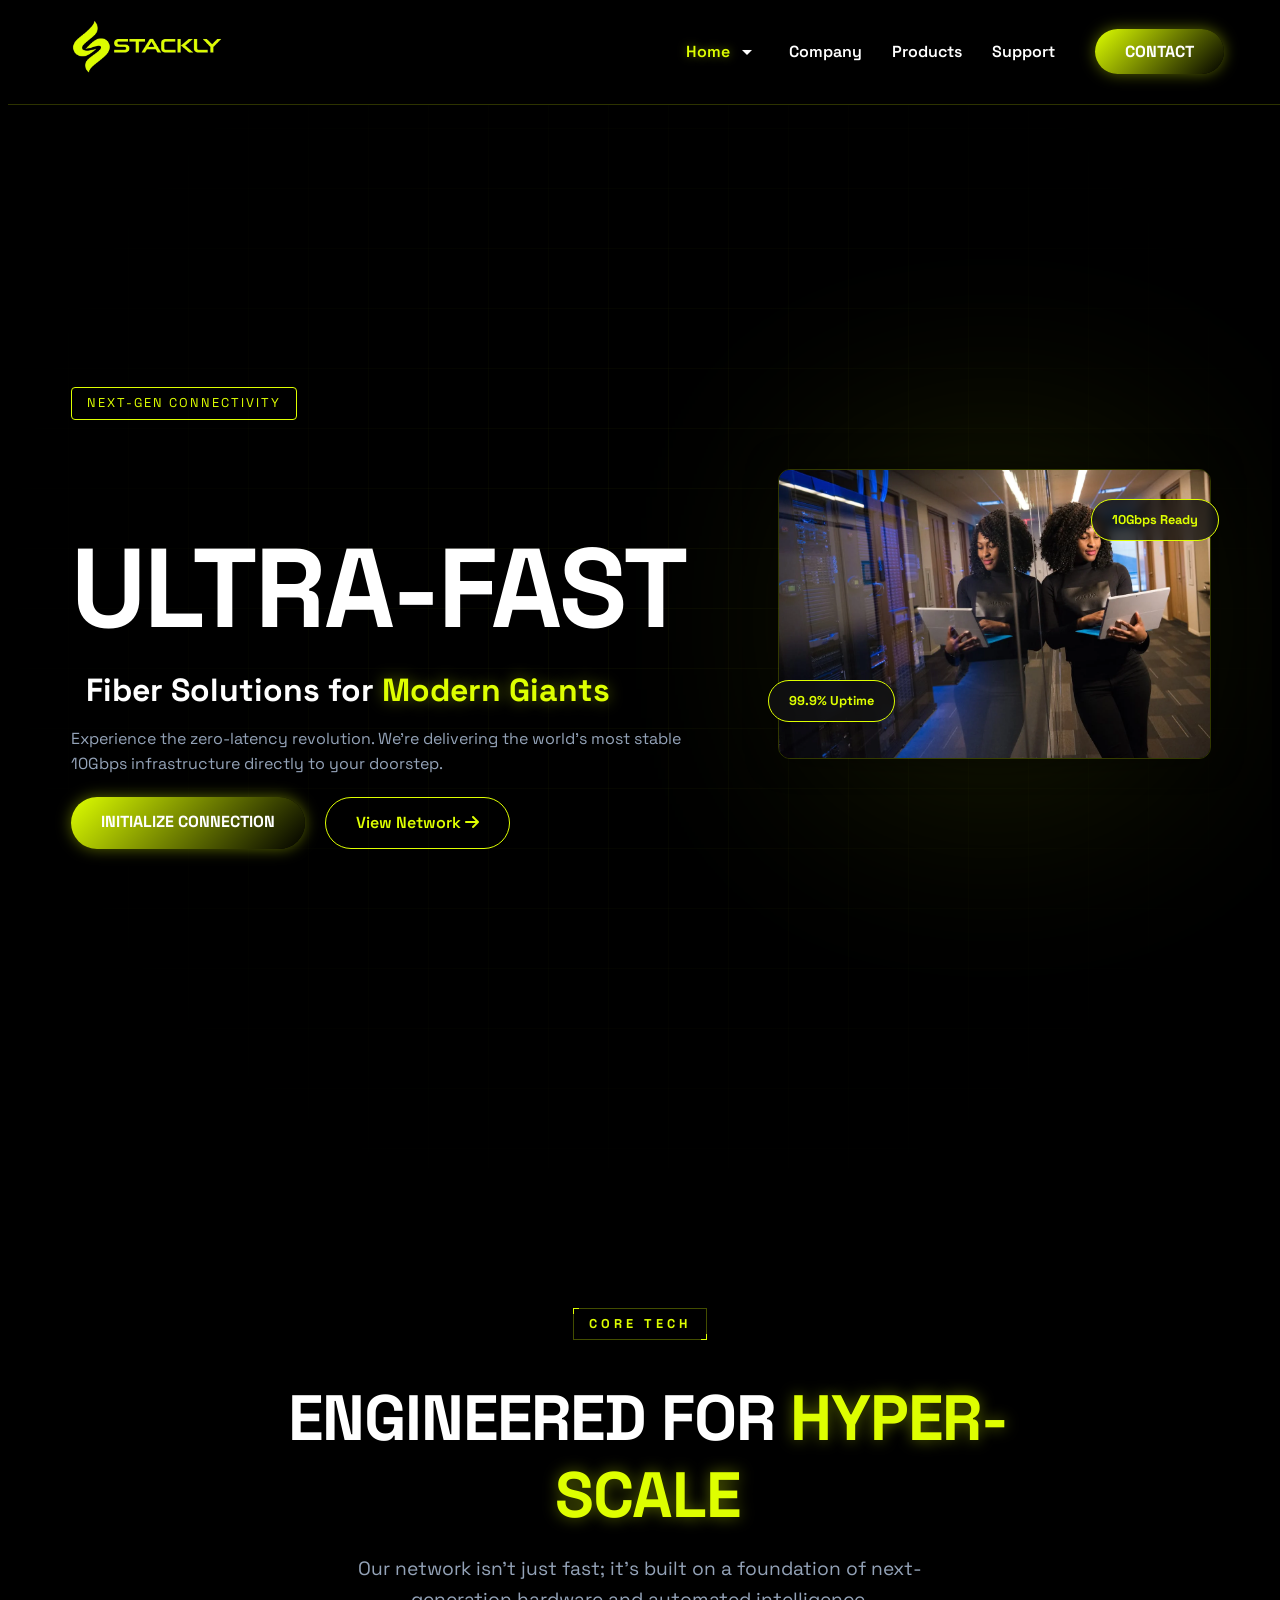
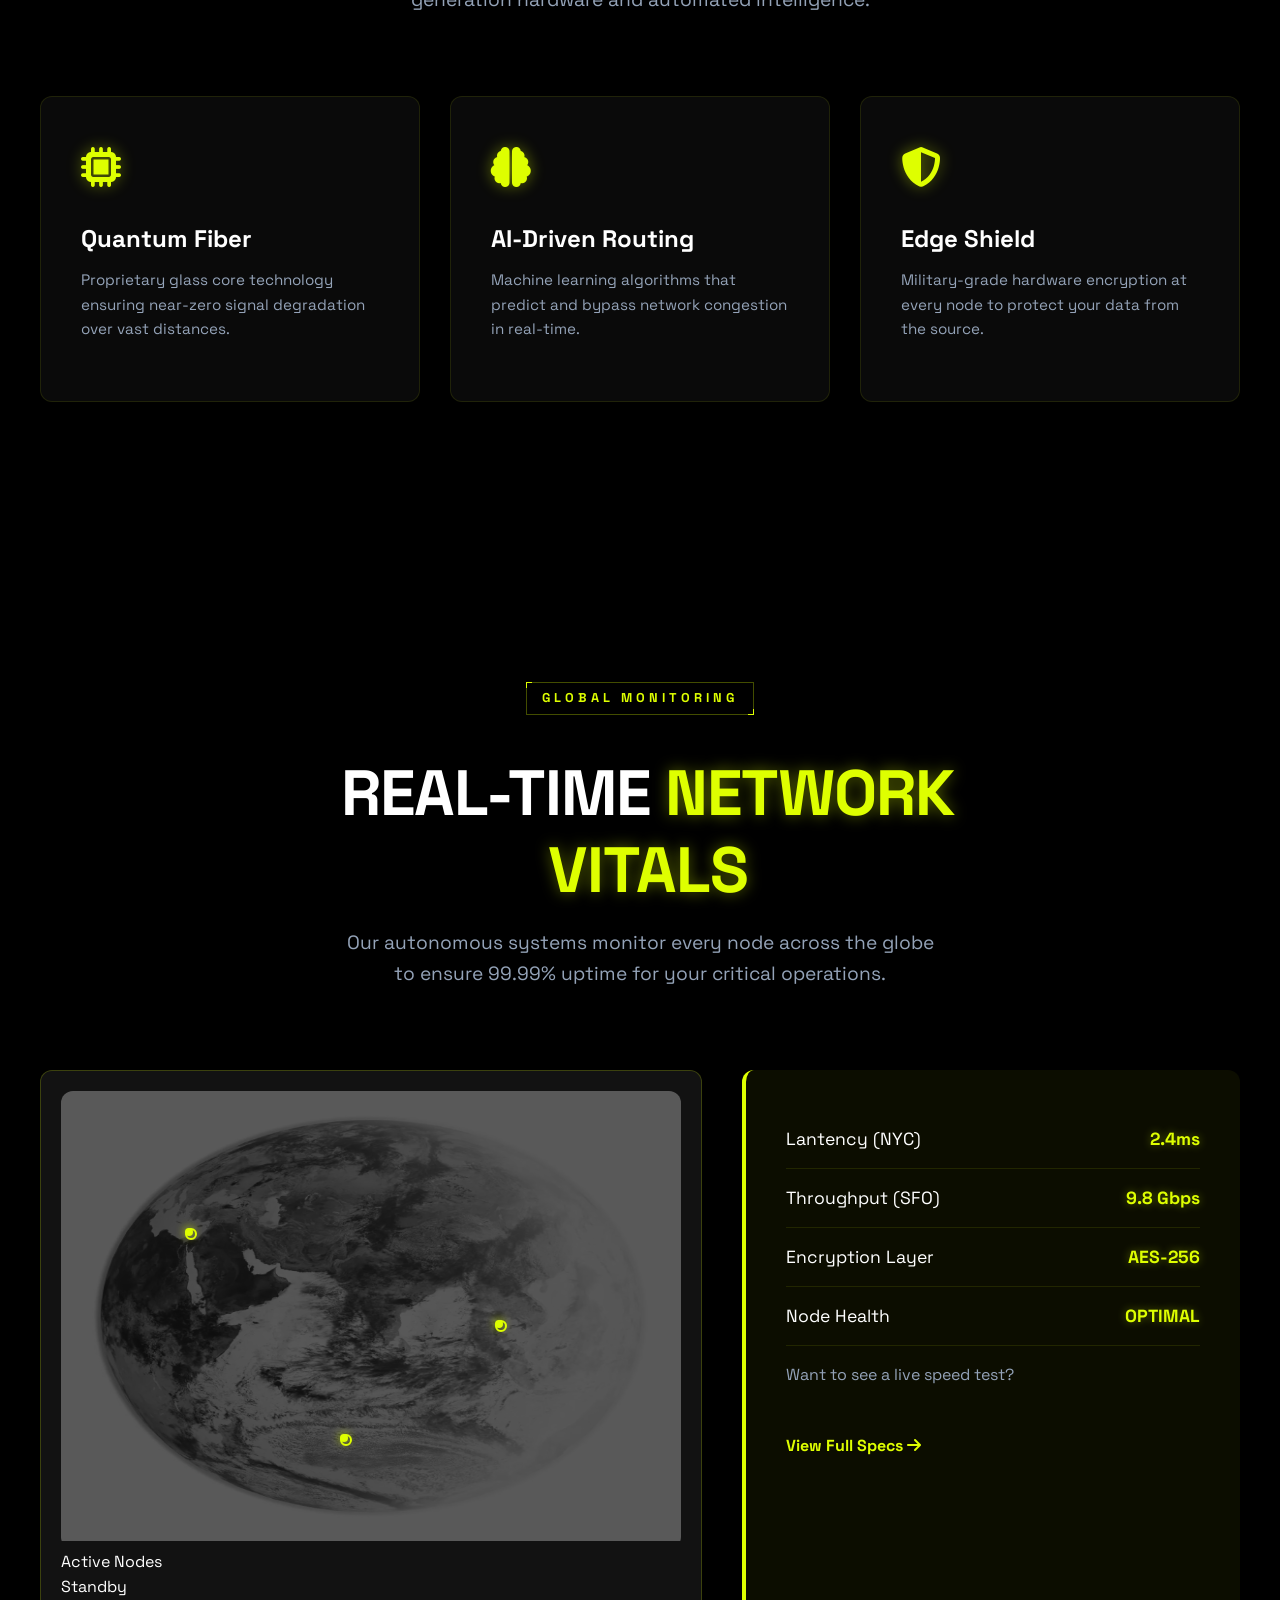
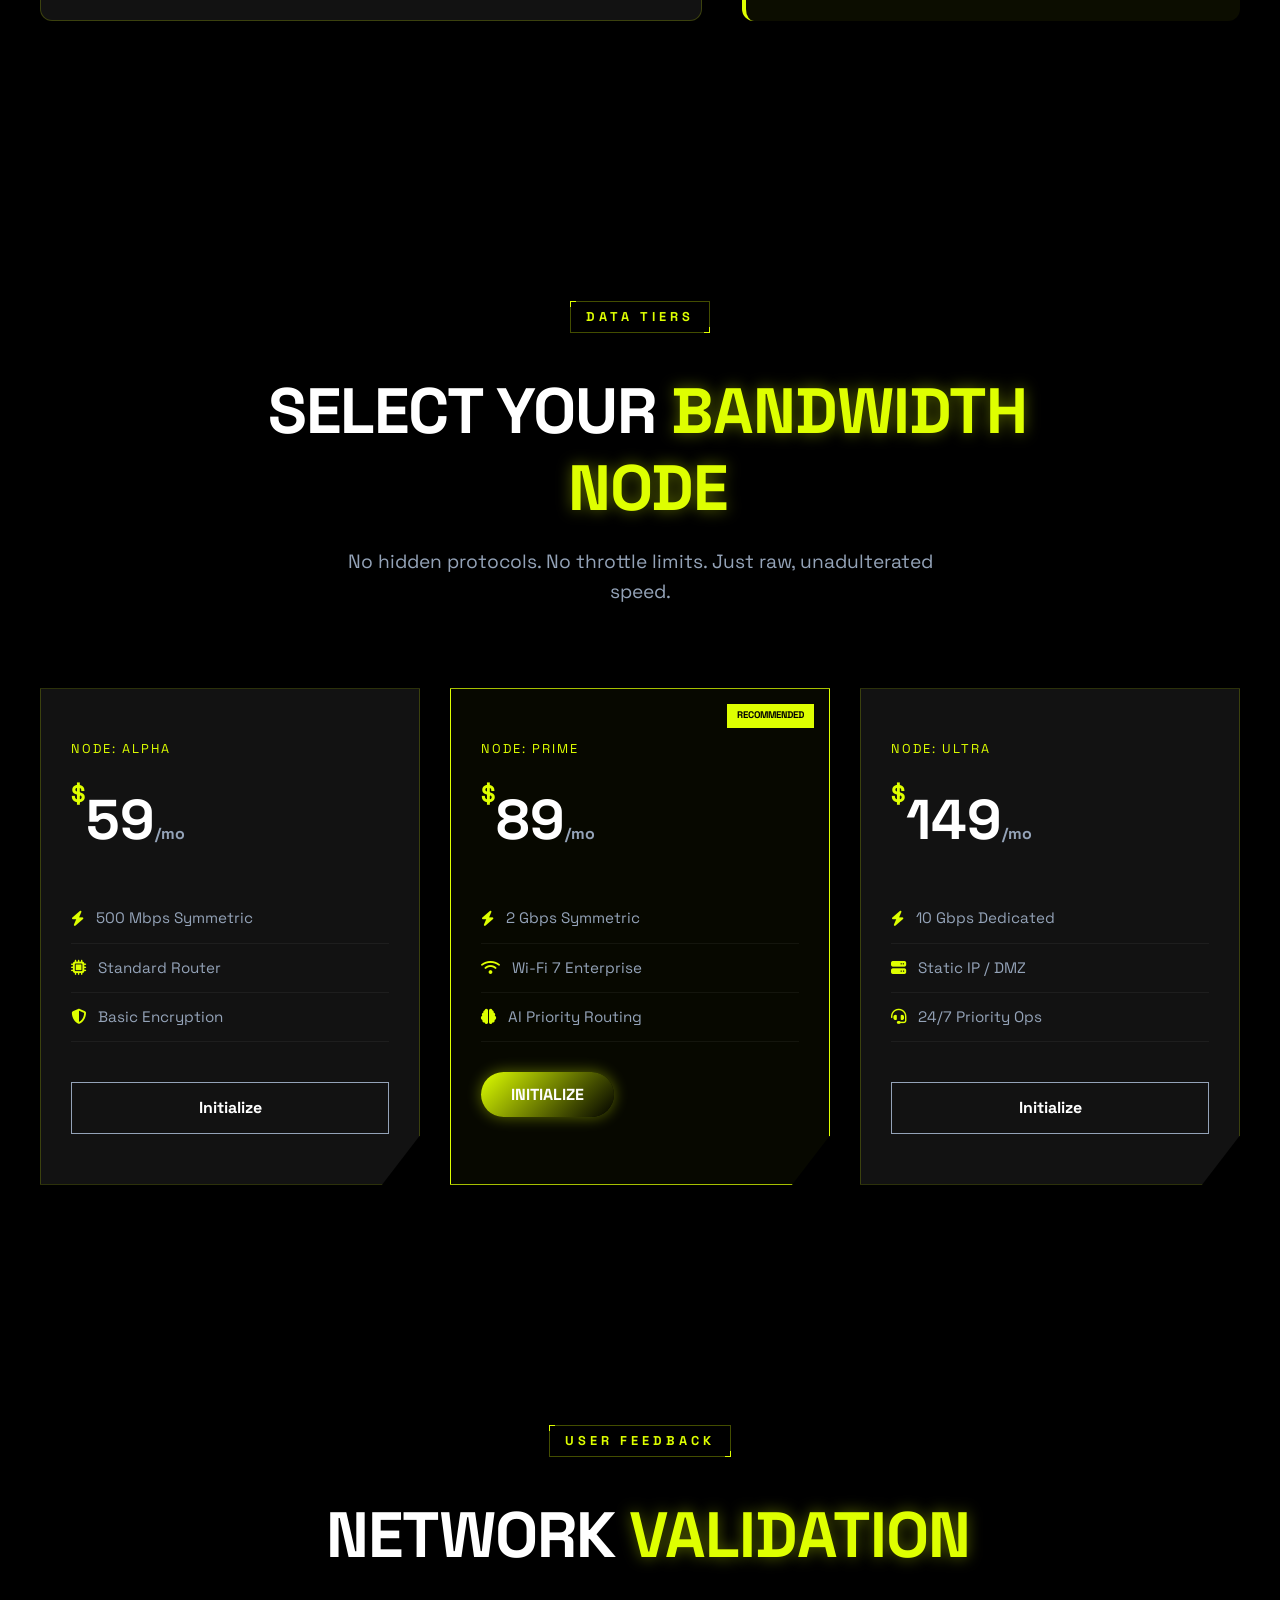
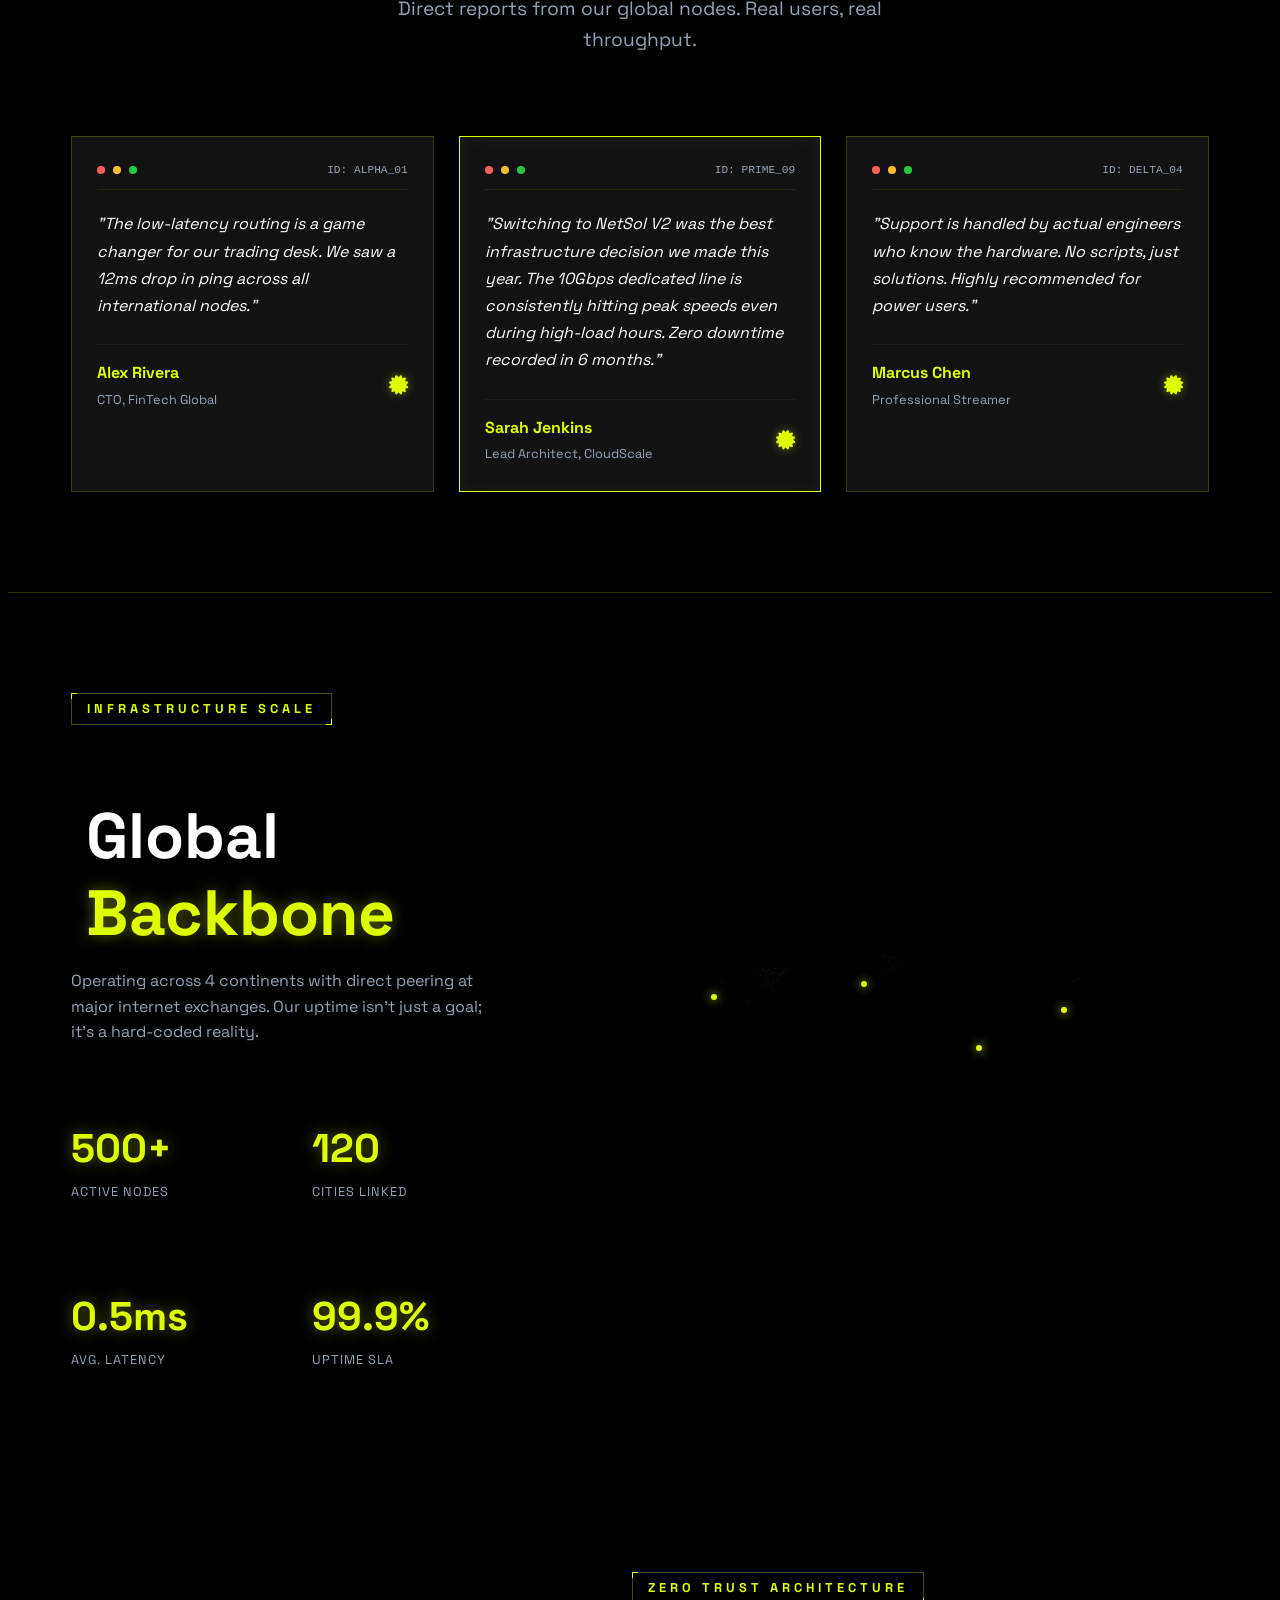
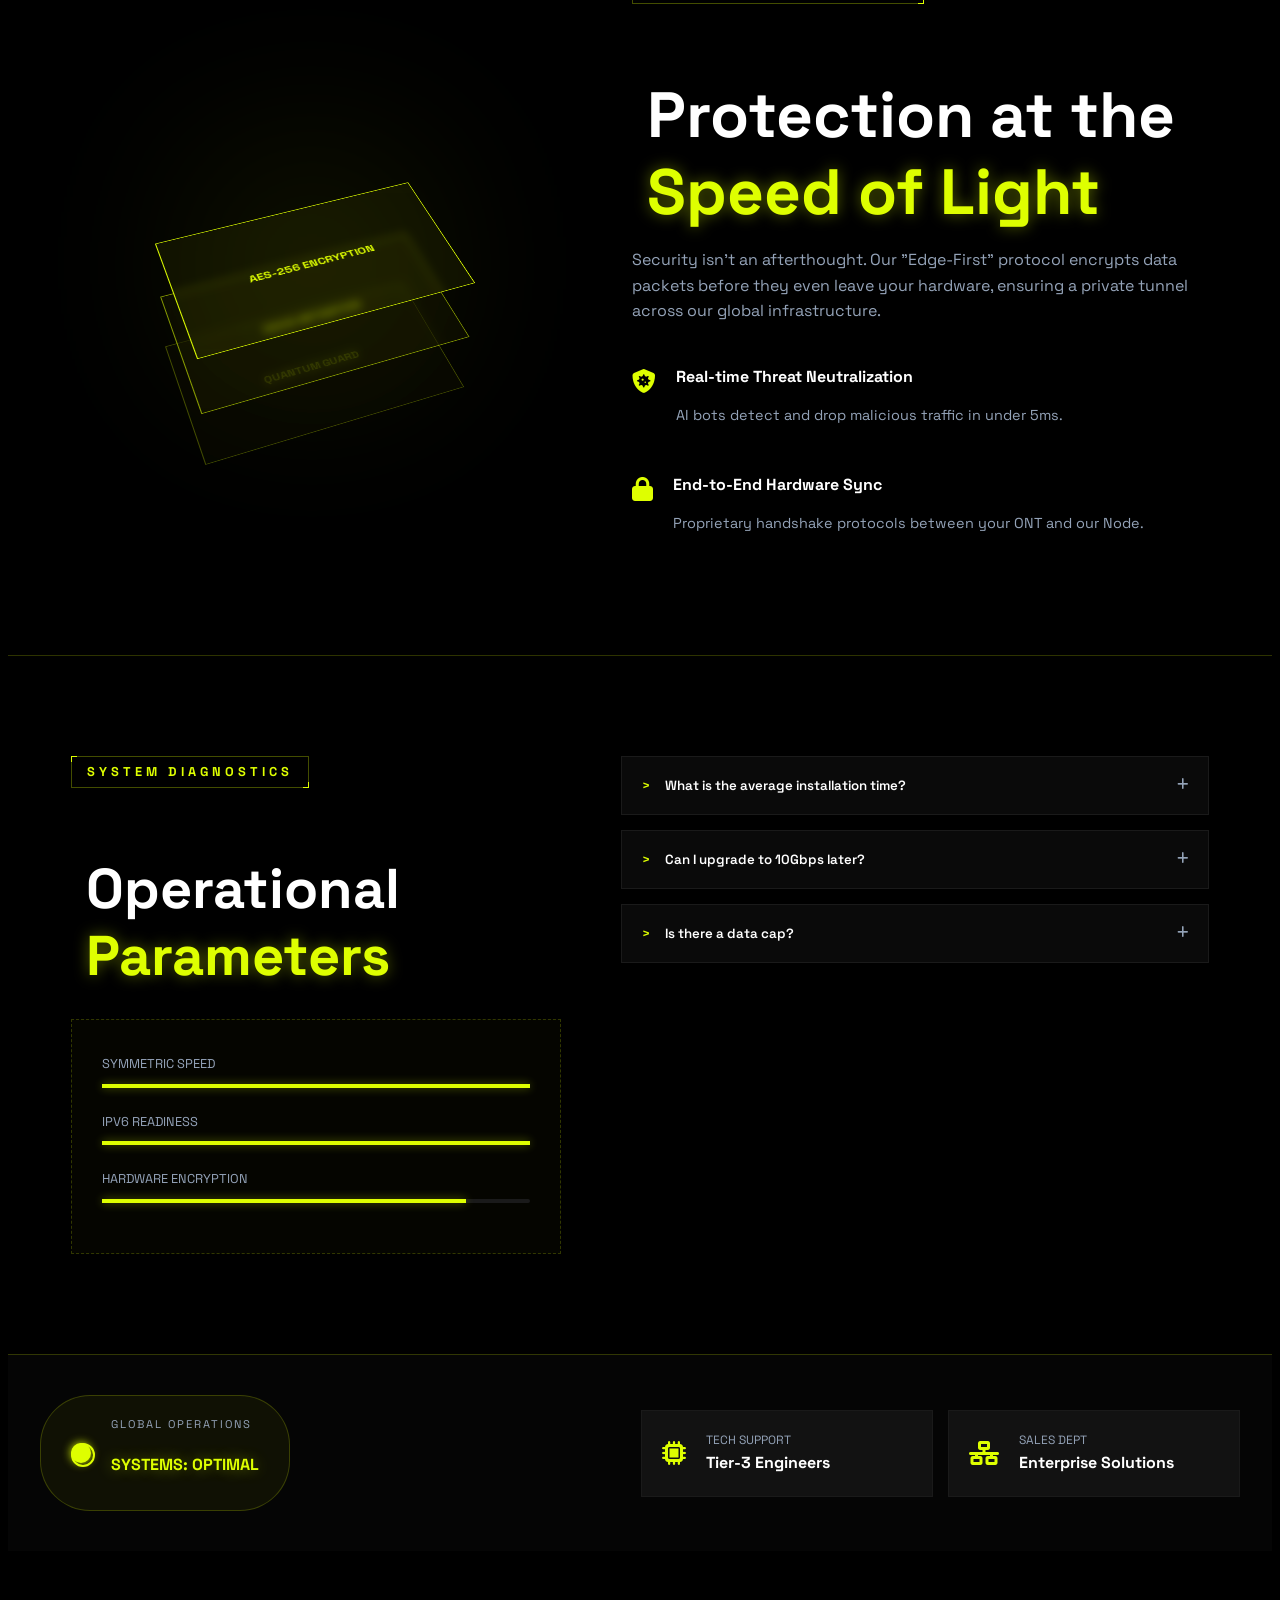
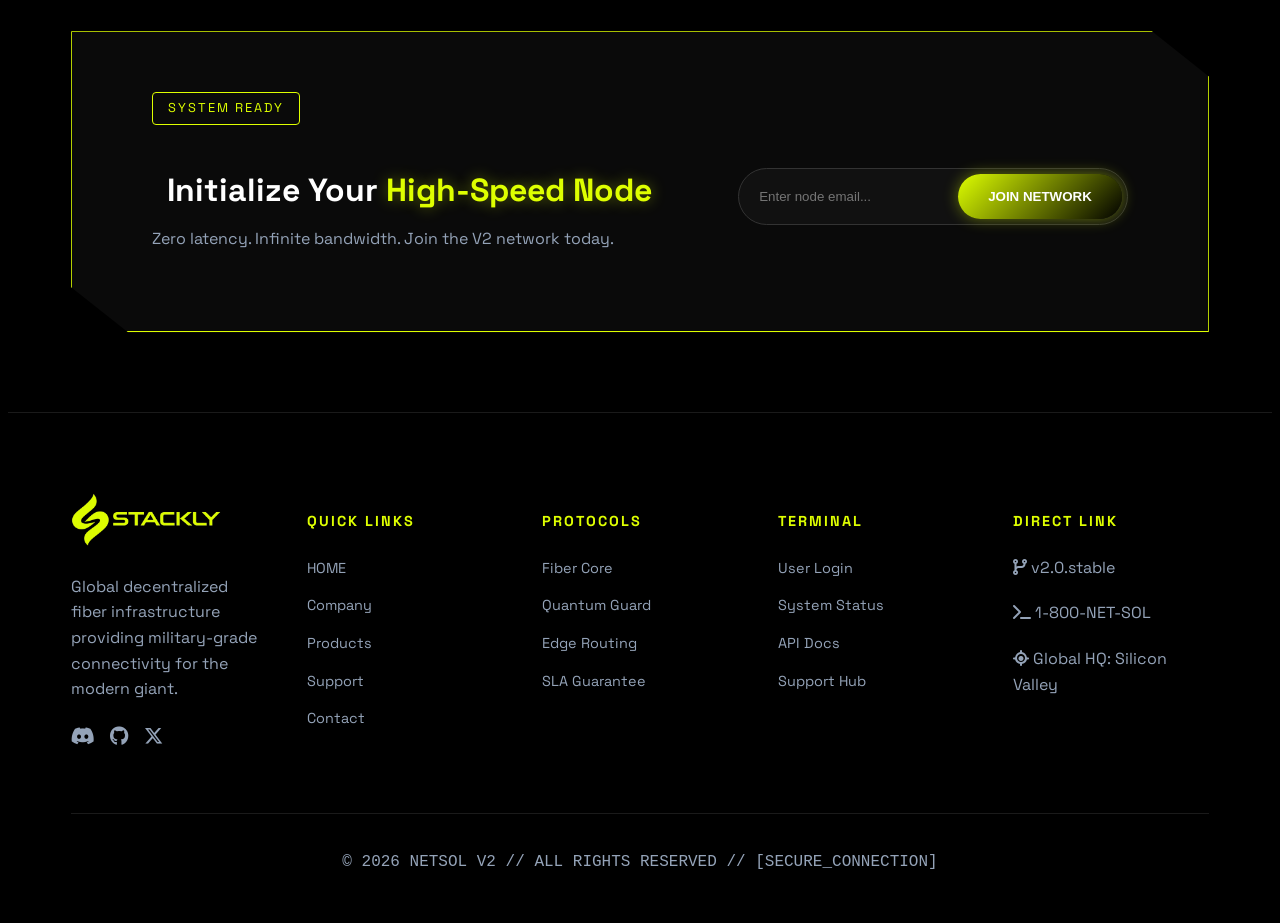
==== commit a2fff02f: "Add files via upload" ====
--- a/home 2/index.html
+++ b/home 2/index.html
@@ -10,6 +10,8 @@
     <link rel="stylesheet" href="./style.css">
     <link rel="stylesheet" href="./root.css">
     <link rel="stylesheet" href="https://cdnjs.cloudflare.com/ajax/libs/font-awesome/6.5.1/css/all.min.css">
+        <link href="https://unpkg.com/aos@2.3.4/dist/aos.css" rel="stylesheet">
+
     <link href="https://fonts.googleapis.com/icon?family=Material+Icons" rel="stylesheet">
 
     <link
@@ -60,7 +62,7 @@
 
 
     <main>
-        <section class="cyber-hero">
+        <section class="cyber-hero" data-aos="fade-up">
             <div class="hero-grid-overlay"></div>
 
             <div class="container hero-flex">
@@ -94,7 +96,7 @@
 
 
 
-        <section class="infra-grid-section">
+        <section class="infra-grid-section" data-aos="fade-down">
             <div class="container">
                 <div class="section-header-v2 reveal-up">
                     <span class="cyber-tag">Core Tech</span>
@@ -137,7 +139,7 @@
 
 
 
-        <section class="live-status-section">
+        <section class="live-status-section" data-aos="slide-up">
             <div class="container">
                 <div class="section-header-v2 reveal-up">
                     <span class="cyber-tag">Global Monitoring</span>
@@ -195,7 +197,7 @@
 
 
 
-        <section class="cyber-pricing">
+        <section class="cyber-pricing" data-aos="slide-down">
             <div class="container">
                 <div class="section-header-v2 reveal-up">
                     <span class="cyber-tag">Data Tiers</span>
@@ -248,7 +250,7 @@
 
 
 
-        <section class="testimonial-section">
+        <section class="testimonial-section" data-aos="fade-up">
             <div class="container">
                 <div class="section-header-v2 reveal-up">
                     <span class="cyber-tag">User Feedback</span>
@@ -316,7 +318,7 @@
 
 
 
-        <section class="network-map-section">
+        <section class="network-map-section" data-aos="fade-down">
             <div class="container">
                 <div class="map-flex-layout">
                     <div class="stats-panel reveal-left">
@@ -370,7 +372,7 @@
 
 
 
-        <section class="security-depth-section">
+        <section class="security-depth-section" data-aos="slide-up">
             <div class="container">
                 <div class="security-flex">
                     <div class="layers-visual reveal-left">
@@ -422,7 +424,7 @@
 
 
 
-        <section class="cyber-faq-section">
+        <section class="cyber-faq-section" data-aos="slide-down">
             <div class="container">
                 <div class="faq-grid-v2">
                     <div class="system-stats reveal-left">
@@ -493,7 +495,7 @@
 
 
 
-        <section class="support-status-bar">
+        <section class="support-status-bar" data-aos="fade-up">
             <div class="container">
                 <div class="status-flex-layout">
 
@@ -536,7 +538,7 @@
 
 
 
-        <section class="final-conversion">
+        <section class="final-conversion" data-aos="fade-down">
             <div class="container">
                 <div class="cta-cyber-card reveal-up">
                     <div class="cta-text">
@@ -551,6 +553,11 @@
                 </div>
             </div>
         </section>
+
+
+
+
+        
 
         <footer class="cyber-footer">
             <div class="container footer-grid">
@@ -664,6 +671,17 @@
         });
     </script>
 
+
+
+    <script src="https://unpkg.com/aos@2.3.4/dist/aos.js"></script>
+    <script>
+        AOS.init({
+            duration: 900,
+            easing: 'ease-in-out',
+            once: true,   // animation runs only once
+        });
+    </script>
+
 </body>
 
 </html>
